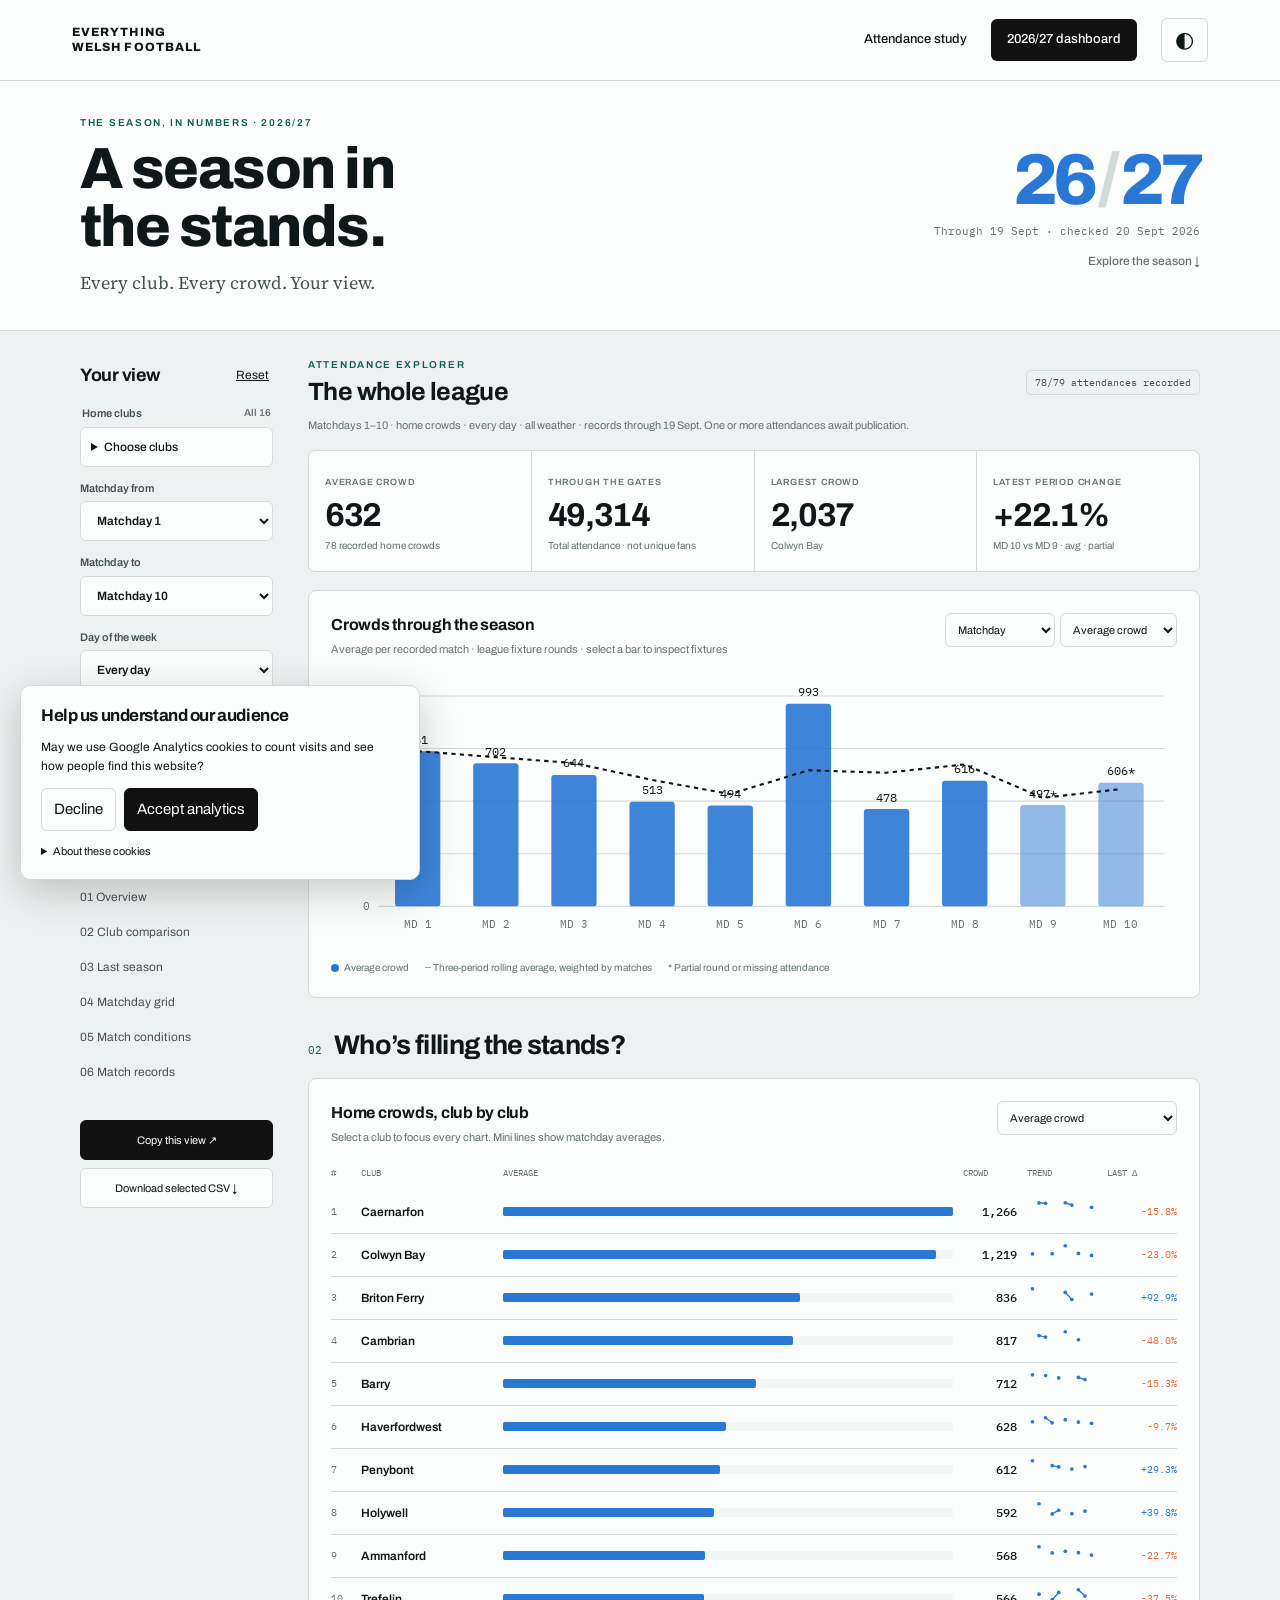
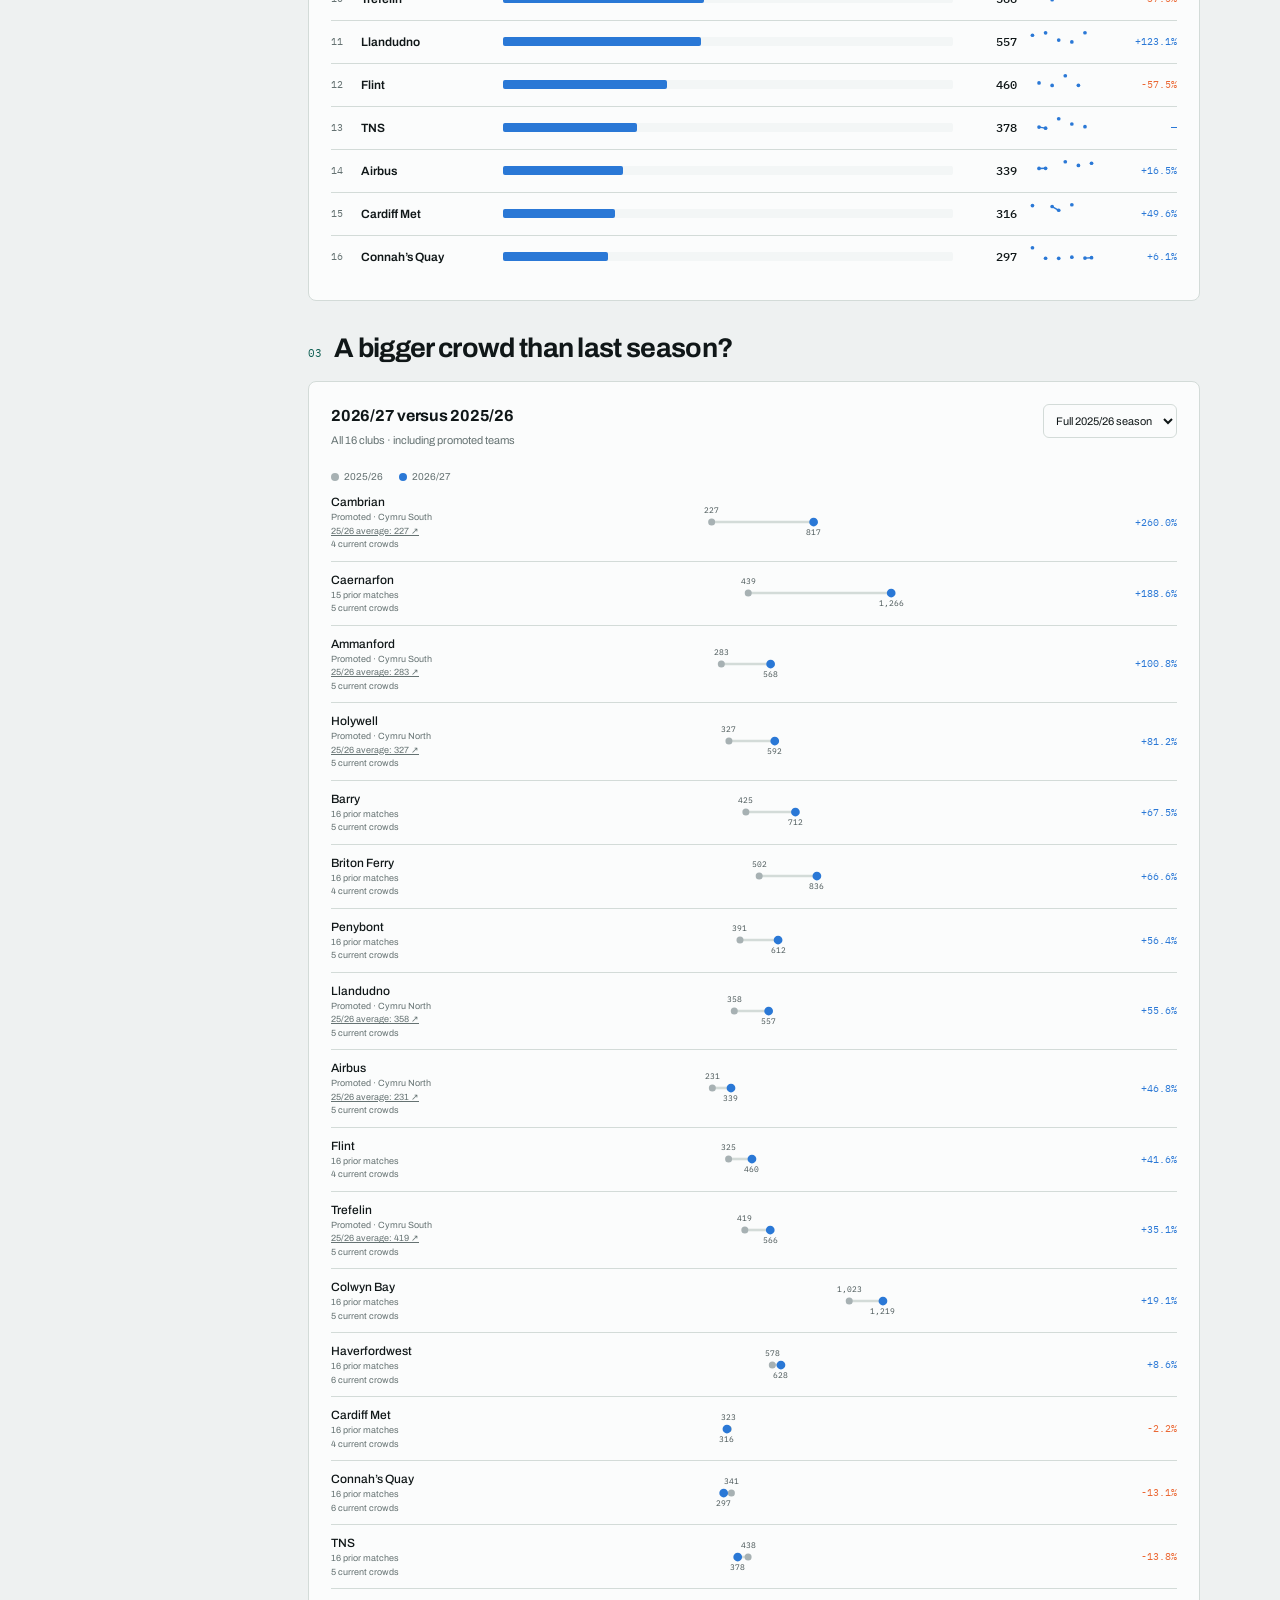
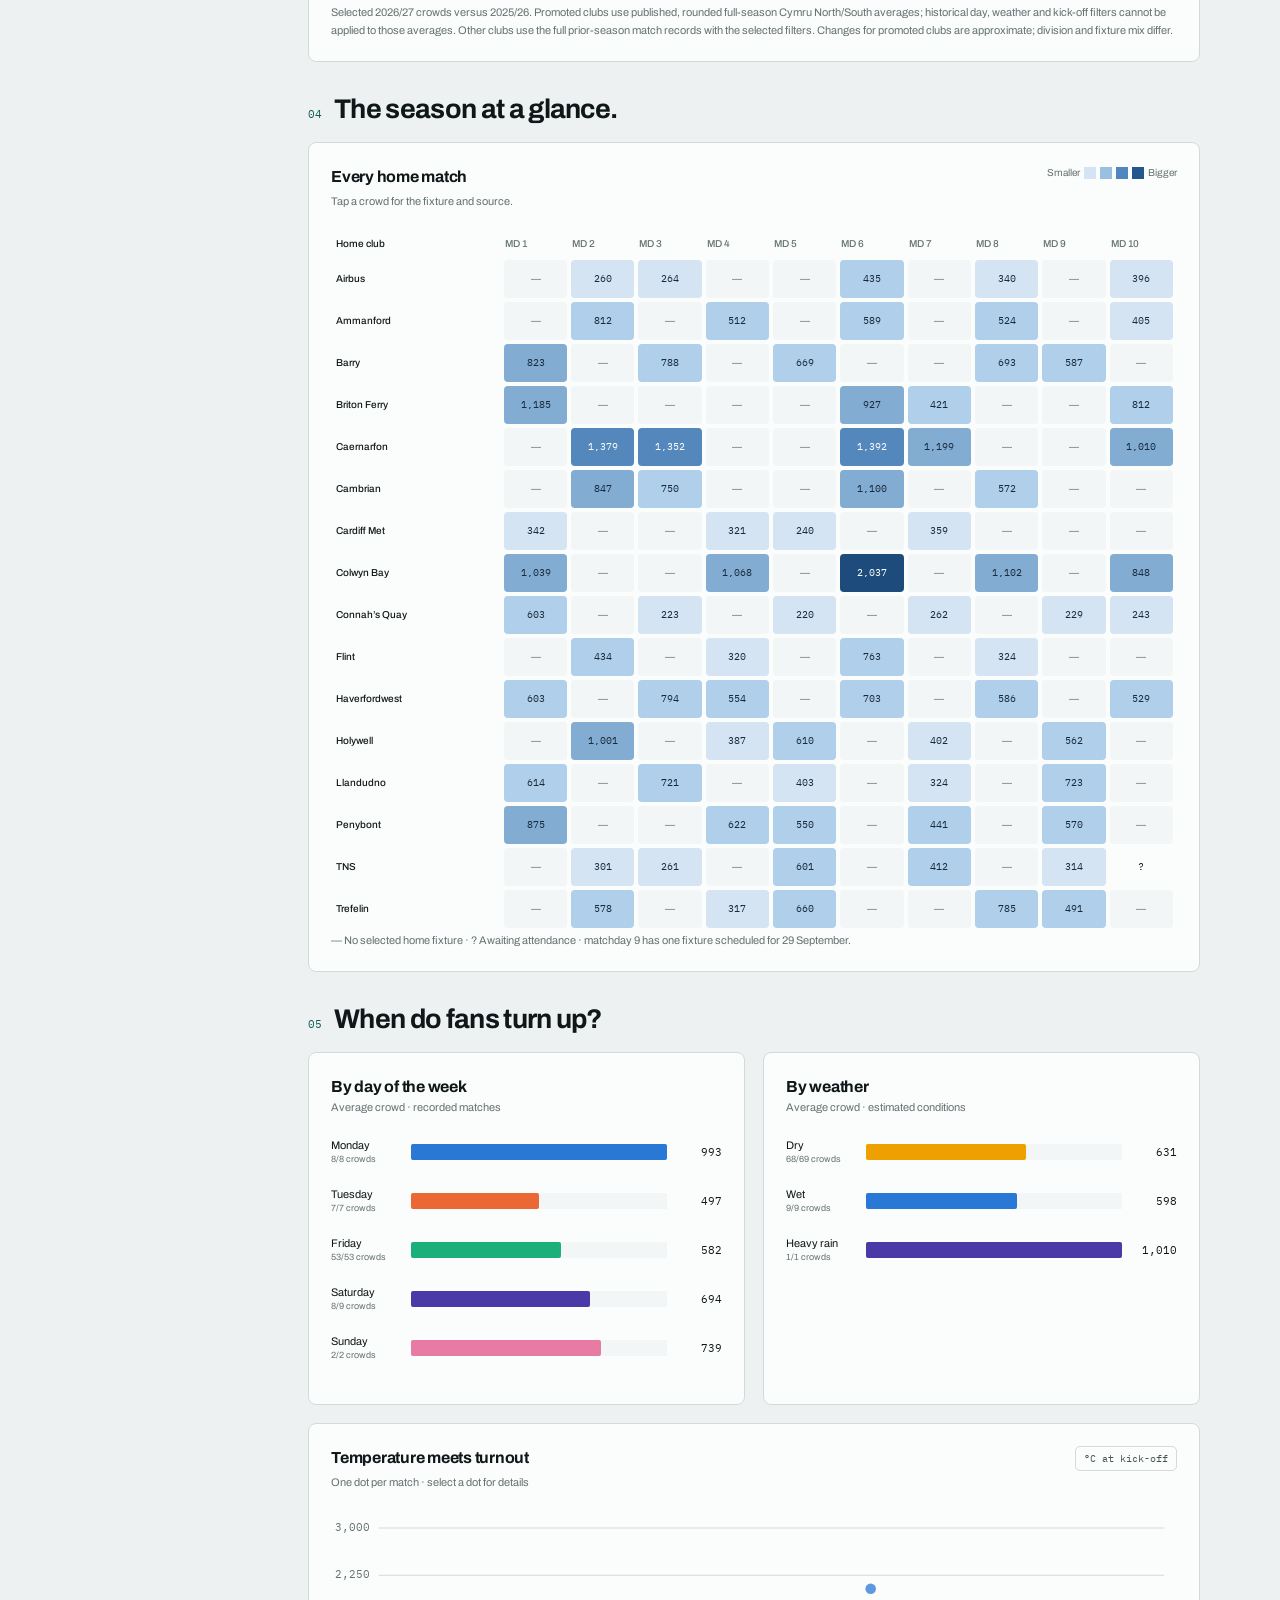
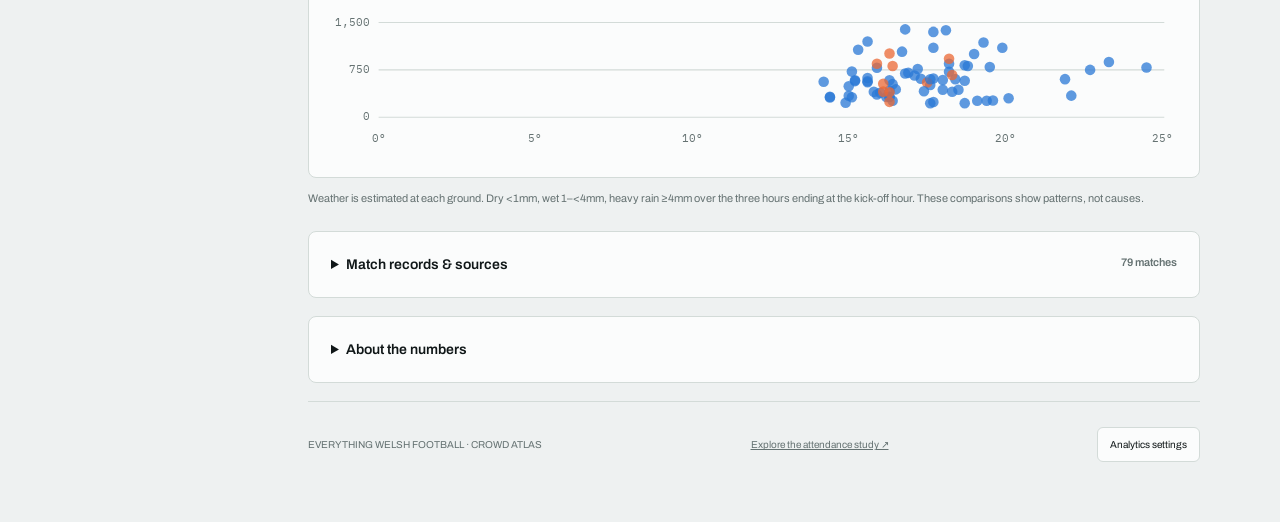
==== 2026-27/index.html @ 58fe955e "Include promoted clubs in prior-season attendance growth" ====
<!doctype html>
<html lang="en" data-theme="light"><head><meta charset="utf-8"><meta name="viewport" content="width=device-width,initial-scale=1">
<title>2026/27 Attendance Dashboard | Cymru Premier Crowd Atlas</title><meta name="description" content="Explore Cymru Premier 2026/27 attendances by club, matchday, week, kick-off and weather. Interactive charts with sourced match records.">
<link rel="preconnect" href="https://fonts.googleapis.com"><link rel="preconnect" href="https://fonts.gstatic.com" crossorigin><link href="https://fonts.googleapis.com/css2?family=Archivo:wght@400;500;600;700;800&family=Source+Serif+4:opsz,wght@8..60,400;8..60,600&family=IBM+Plex+Mono:wght@400;500;600&display=swap" rel="stylesheet"><link rel="stylesheet" href="dashboard.css"><link rel="stylesheet" href="/site-navigation.css"><script src="/site-navigation.js" defer></script><script type="module" src="app.mjs"></script></head>
<body><a class="skip" href="#dashboard">Skip to charts</a>
<!-- Shared website navigation -->
<div class="site-header"><div class="site-header-inner">
<a class="site-brand" href="/" aria-label="Everything Welsh Football home">EVERYTHING <span>WELSH FOOTBALL</span></a>
<button class="site-menu-toggle" aria-expanded="false" aria-controls="site-navigation">Menu <span aria-hidden="true">☰</span></button>
<nav id="site-navigation" class="site-navigation" aria-label="Main navigation">
<a href="/">Attendance study</a><a href="/2026-27/" aria-current="page">2026/27 dashboard</a>
</nav><button class="site-theme" aria-label="Switch colour theme" title="Switch colour theme">◐</button>
</div></div>
<header class="masthead">
<div class="hero wrap"><div><p class="eyebrow">THE SEASON, IN NUMBERS · 2026/27</p><h1>A season in<br>the stands.</h1><p class="standfirst">Every club. Every crowd. Your view.</p></div><div class="season-stamp"><strong>26<span>/</span>27</strong><span id="updated">Loading match records…</span><a href="#match-grid">Explore the season ↓</a></div></div></header>
<div class="layout wrap"><aside class="rail"><div class="rail-heading"><h2>Your view</h2><button id="reset" class="text-button">Reset</button></div>
<fieldset id="teams"><legend>Home clubs <span id="team-count">All 16</span></legend><details id="club-picker"><summary>Choose clubs</summary><div id="club-options"></div></details></fieldset>
<label>Matchday from<select id="from" aria-label="First matchday"></select></label><label>Matchday to<select id="to" aria-label="Last matchday"></select></label>
<label>Day of the week<select id="day"><option value="all">Every day</option><option>Monday</option><option>Tuesday</option><option>Wednesday</option><option>Thursday</option><option>Friday</option><option>Saturday</option><option>Sunday</option></select></label>
<label>Weather<select id="weather"><option value="all">All conditions</option> <option>Dry</option><option>Wet</option><option>Heavy rain</option><option>Unknown</option></select></label>
<label>Kick-off<select id="slot"><option value="all">Any time</option><option>Lunchtime</option><option>Afternoon</option><option>Evening</option></select></label>
<nav class="section-nav" aria-label="Charts"><a href="#dashboard">01 Overview</a><a href="#club-chart">02 Club comparison</a><a href="#growth">03 Last season</a><a href="#match-grid">04 Matchday grid</a><a href="#conditions">05 Match conditions</a><a href="#records">06 Match records</a></nav>
<button id="share" class="primary">Copy this view ↗</button><button id="download">Download selected CSV ↓</button><span id="action-status" role="status"></span></aside>
<main id="dashboard"><div id="load-error" role="alert" hidden>Match data could not load. <button onclick="location.reload()">Try again</button> <a href="matches.csv">Download the season CSV</a></div><noscript><p>Enable JavaScript to explore the charts, or <a href="matches.csv">download the season data</a>.</p></noscript>
<div class="view-heading"><div><p class="eyebrow">ATTENDANCE EXPLORER</p><h2 id="view-title">The whole league</h2></div><span id="coverage" class="badge">Loading…</span></div><p id="selection-note" class="note" role="status" aria-live="polite"></p>
<div class="stats" id="stats"></div>
<section class="plate" id="trend"><div class="chart-head"><div><h3>Crowds through the season</h3><p class="note" id="trend-caption"></p></div><div class="chart-controls"><label class="sr-only" for="period">Group by</label><select id="period"><option value="round">Matchday</option><option value="week">Calendar week</option></select><label class="sr-only" for="metric">Attendance measure</label><select id="metric"><option value="average">Average crowd</option><option value="total">Total attendance</option></select></div></div><div id="trend-chart" class="chart"></div><div id="trend-key" class="legend"></div></section>
<section id="club-chart"><div class="section-title"><span class="sec-num">02</span><h2>Who’s filling the stands?</h2></div><div class="plate"><div class="chart-head"><div><h3>Home crowds, club by club</h3><p class="note">Select a club to focus every chart. Mini lines show matchday averages.</p></div><select id="rank-sort" aria-label="Rank clubs by"><option value="average">Average crowd</option><option value="total">Total attendance</option><option value="change">Previous home match change</option></select></div><div id="ranking"></div></div></section>
<section id="growth"><div class="section-title"><span class="sec-num">03</span><h2>A bigger crowd than last season?</h2></div><div class="plate"><div class="chart-head"><div><h3>2026/27 versus 2025/26</h3><p class="note">All 16 clubs · including promoted teams</p></div><select id="baseline" aria-label="Last season comparison"><option value="matched">Same matchdays</option><option value="full">Full 2025/26 season</option></select></div><div class="legend"><span><i class="dot muted"></i>2025/26</span><span><i class="dot"></i>2026/27</span></div><div id="growth-chart"></div><p id="growth-note" class="note"></p></div></section>
<section id="match-grid"><div class="section-title"><span class="sec-num">04</span><h2>The season at a glance.</h2></div><div class="plate"><div class="chart-head"><div><h3>Every home match</h3><p class="note">Tap a crowd for the fixture and source.</p></div><div class="legend heat-legend"><span>Smaller</span><i></i><i></i><i></i><i></i><span>Bigger</span></div></div><div id="heatmap" class="scroll-table"></div><p class="note">— No selected home fixture · ? Awaiting attendance · matchday 9 has one fixture scheduled for 29 September.</p></div></section>
<section id="conditions"><div class="section-title"><span class="sec-num">05</span><h2>When do fans turn up?</h2></div><div class="grid2"><div class="plate"><h3>By day of the week</h3><p class="note">Average crowd · recorded matches</p><div id="day-chart"></div></div><div class="plate"><h3>By weather</h3><p class="note">Average crowd · estimated conditions</p><div id="weather-chart"></div></div><div class="plate scatter"><div class="chart-head"><div><h3>Temperature meets turnout</h3><p class="note">One dot per match · select a dot for details</p></div><span class="badge">°C at kick-off</span></div><div id="scatter-chart" class="chart"></div></div></div><p class="note">Weather is estimated at each ground. Dry &lt;1mm, wet 1–&lt;4mm, heavy rain ≥4mm over the three hours ending at the kick-off hour. These comparisons show patterns, not causes.</p></section>
<section id="records"><details class="plate"><summary>Match records &amp; sources <span id="record-count"></span></summary><div id="match-table" class="scroll-table"></div></details><details class="plate methods"><summary>About the numbers</summary><p>Attendances are published match figures, not unique people. Missing figures stay missing. Every average uses only recorded attendances; totals are sums, never estimates.</p><p>Home-club filters describe crowds at that club’s ground. Opponent names do not imply a count of travelling supporters. Calendar weeks run Monday–Sunday in UK time; matchdays follow the league rounds.</p><p>Growth compares averages, not sums. Period changes compare adjacent selected periods using the same filters. Incomplete attendance coverage is marked. Full-season comparisons use 2025/26’s full available record; same-matchday comparisons use the selected round range. Promoted clubs use published full-season Cymru North/South home averages from Transfermarkt. These rounded aggregates cannot be filtered by historical matchday, day, weather or kick-off; their percentage changes are approximate. The same-matchday view does not substitute full-season averages.</p><p>Match records through 5 September and the 2025/26 baseline are copied from the frozen study extract. Later records were checked against Football Web Pages on 20 September 2026. Weather: Open-Meteo historical estimates using the original ground coordinates. This dashboard is a dated snapshot, not a live feed.</p><p><a href="https://www.footballwebpages.co.uk/cymru-premier/fixtures-results" target="_blank" rel="noopener">Football Web Pages</a> · <a href="https://faw.cymru/cymru-leagues/news/2026-27-novira-cymru-premier-phase-one-fixtures-released/" target="_blank" rel="noopener">FAW fixture rounds</a> · <a href="https://open-meteo.com/en/docs/historical-weather-api" target="_blank" rel="noopener">Open-Meteo</a> · <a href="matches.csv">Season CSV</a></p><p>Independent analysis. Attendance data is sourced from published third-party records; this is not an official FAW statistics dashboard.</p></details></section>
<footer><span>EVERYTHING WELSH FOOTBALL · CROWD ATLAS</span><a href="../">Explore the attendance study ↗</a><button id="analytics-settings">Analytics settings</button></footer></main></div>
<dialog id="match-dialog"><div class="dialog-head"><p class="eyebrow">MATCH DETAIL</p><button id="close-dialog" aria-label="Close match details">✕</button></div><div id="match-detail"></div></dialog>
<section id="analytics-consent" aria-labelledby="analytics-heading" hidden><h2 id="analytics-heading">Help us understand our audience</h2><p>May we use Google Analytics cookies to count visits and see how people find this website?</p><div class="choices"><button id="analytics-decline">Decline</button><button id="analytics-accept" class="primary">Accept analytics</button></div><details><summary>About these cookies</summary><p>If you accept, Google receives visit, device and referral information. Analytics cookies and your choice expire after six months. Advertising features are disabled. You can change your choice using Analytics settings. <a href="https://policies.google.com/technologies/partner-sites">How Google uses this information</a>.</p></details></section><script src="../analytics.js" defer></script>
</body></html>
---- 2026-27/dashboard.css ----
:root{color-scheme:light;--ground:#EEF1F1;--panel:#FBFCFC;--panel2:#F3F6F6;--ink:#101718;--ink2:#455253;--muted:#657272;--rule:#D3DBD8;--blue:#2a78d6;--teal:#1baf7a;--gold:#eda100;--purple:#4a3aa7;--pink:#e87ba4;--accent:#0B5D51;--blue-light:#D5E4F3;--orange:#eb6834;--maxw:1180px}*{box-sizing:border-box}html{scroll-behavior:smooth}body{margin:0;background:var(--ground);color:var(--ink);font:15px/1.5 Archivo,Arial,sans-serif;-webkit-font-smoothing:antialiased}a{color:inherit}button,select,summary{cursor:pointer}button,select{font:inherit;color:var(--ink);background:var(--panel);border:1px solid var(--rule);border-radius:6px;padding:9px 12px;min-height:40px}button:hover,select:hover{background:var(--panel2)}button.primary,nav a[aria-current]{background:#111;color:#fff;border-color:#111}button[aria-pressed=true]{background:#111;color:white}button:disabled{opacity:.5;cursor:default}button:focus-visible,a:focus-visible,select:focus-visible,summary:focus-visible,input:focus-visible{outline:3px solid #448ad0;outline-offset:3px}h1,h2,h3,p{margin:0}h2{font-size:27px;line-height:1.18;letter-spacing:-.025em}h3{font-size:16px;letter-spacing:-.015em}strong,.num,svg text,td{font-variant-numeric:tabular-nums}.wrap{max-width:var(--maxw);margin:auto;padding-left:30px;padding-right:30px}.masthead{background:var(--panel);border-bottom:1px solid var(--rule)}.topbar{display:flex;align-items:center;justify-content:space-between;gap:20px;padding-top:20px;padding-bottom:20px;border-bottom:1px solid var(--rule)}.brand{font-size:12px;font-weight:800;letter-spacing:.07em;text-decoration:none}.brand span{display:block;font:10px 'IBM Plex Mono',monospace;color:var(--muted);margin-top:3px}.topbar nav{display:flex;gap:8px;align-items:center}.topbar nav a{font-size:12px;text-decoration:none;padding:9px 13px;border-radius:5px}.topbar button{padding:3px 12px;font-size:22px}.hero{display:flex;justify-content:space-between;align-items:center;padding-top:36px;padding-bottom:34px}.eyebrow{font:600 10px Archivo,sans-serif;letter-spacing:.17em;color:var(--muted);margin-bottom:12px}h1{font-size:clamp(40px,5.3vw,66px);line-height:.99;letter-spacing:-.045em;font-weight:800}.standfirst{font:18px/1.5 'Source Serif 4',Georgia,serif;color:var(--ink2);margin-top:14px}.season-stamp{text-align:right;display:flex;flex-direction:column;gap:10px;font:11px 'IBM Plex Mono',monospace;color:var(--muted)}.season-stamp strong{font:800 72px/.95 Archivo,sans-serif;letter-spacing:-.07em;color:var(--ink)}.season-stamp strong span{color:var(--rule);padding:0 5px}.season-stamp a{font:500 12px Archivo,sans-serif;text-decoration:none;margin-top:6px}.layout{display:grid;grid-template-columns:196px minmax(0,1fr);gap:32px;padding-top:28px;padding-bottom:36px}.rail{position:sticky;top:16px;align-self:start;max-height:calc(100vh - 30px);overflow:auto;padding-right:3px}.rail-heading{display:flex;justify-content:space-between;align-items:center;margin-bottom:14px}.rail h2{font-size:18px}.text-button{border:0;padding:4px;background:none;font-size:12px;text-decoration:underline;min-height:32px}.rail label,.rail legend{display:block;font-size:11px;font-weight:600;color:var(--ink2);margin-top:13px}.rail select{width:100%;font-size:12px;margin-top:5px}.rail fieldset{padding:0;border:0;margin:0}.rail legend{width:100%;margin:0 0 5px}.rail legend span{float:right;color:var(--muted);font-size:10px}.rail details{background:var(--panel);border:1px solid var(--rule);border-radius:6px;padding:10px;font-size:12px}.rail summary{font-weight:500}.rail #club-options{max-height:270px;overflow:auto;padding-top:6px}.rail #club-options label{display:flex;align-items:center;gap:6px;margin:6px 0;font-weight:400;font-size:12px;min-height:27px}.rail input{accent-color:#111}.section-nav{margin:24px 0;display:grid;gap:3px;border-top:1px solid var(--rule);padding-top:17px}.section-nav a{font-size:12px;padding:7px 0;text-decoration:none;color:var(--ink2)}.rail>button{width:100%;margin-top:8px;font-size:11px}.rail #action-status{font-size:11px;display:block;margin-top:7px}main{min-width:0}.view-heading{display:flex;align-items:center;justify-content:space-between;gap:12px}.view-heading h2{font-size:25px}.view-heading .eyebrow{margin-bottom:7px}.badge{display:inline-block;border:1px solid var(--rule);border-radius:5px;padding:5px 8px;font:10px 'IBM Plex Mono',monospace;color:var(--ink2);white-space:nowrap}.note{font-size:11px;color:var(--muted);line-height:1.6}.view-heading+.note{margin:10px 0 16px}.stats{display:grid;grid-template-columns:repeat(4,1fr);gap:1px;background:var(--rule);border:1px solid var(--rule);border-radius:7px;overflow:hidden;margin-bottom:18px}.stat{padding:18px 16px;background:var(--panel)}.stat .label{font-size:9px;font-weight:600;letter-spacing:.09em;text-transform:uppercase;color:var(--muted)}.stat strong{display:block;font-size:33px;letter-spacing:-.04em;line-height:1.4;font-weight:700}.stat small{font-size:10px;color:var(--muted);display:block}.plate{background:var(--panel);border:1px solid var(--rule);border-radius:8px;padding:22px;margin-bottom:18px}section{scroll-margin-top:20px}.chart-head{display:flex;justify-content:space-between;gap:12px;align-items:flex-start;margin-bottom:20px}.chart-head .note{margin-top:4px}.chart-controls{display:flex;gap:5px}.chart-head select{font-size:11px;min-height:34px;padding:7px 8px}.section-title{display:flex;gap:12px;align-items:baseline;margin:32px 0 16px}.sec-num{font:11px 'IBM Plex Mono',monospace;color:var(--muted)}.chart svg{width:100%;height:auto;display:block;overflow:visible}.chart svg text{font-family:'IBM Plex Mono',monospace;font-size:10px;fill:var(--muted)}.chart svg .grid{stroke:var(--rule);stroke-width:1}.chart svg .value{fill:var(--ink);font-size:11px}.chart svg [data-match],.chart svg [data-period]{cursor:pointer}.chart svg [data-match]:hover,.chart svg [data-period]:hover{opacity:.65}.legend{display:flex;align-items:center;gap:16px;flex-wrap:wrap;font-size:10px;color:var(--muted);margin-top:12px}.legend span{display:flex;gap:5px;align-items:center}.dot{width:8px;height:8px;border-radius:50%;background:var(--blue);display:inline-block}.dot.muted{background:#A7B1B3}.ranking-head,.ranking-row{display:grid;grid-template-columns:20px 132px minmax(50px,1fr) 54px 70px 70px;gap:10px;align-items:center}.ranking-head{font:9px 'IBM Plex Mono',monospace;text-transform:uppercase;color:var(--muted);margin-bottom:12px}.ranking-row{width:100%;padding:9px 0;border:0;border-radius:0;background:none;text-align:left;min-height:40px}.ranking-row+.ranking-row{border-top:1px solid var(--rule)}.ranking-row .rank{color:var(--muted);font:10px 'IBM Plex Mono',monospace}.ranking-row .club{font-weight:600;font-size:12px}.ranking-row .bar-track{height:9px;background:var(--panel2);border-radius:2px}.bar{height:100%;background:var(--blue);border-radius:2px;min-width:1px}.ranking-row .value{font:500 12px 'IBM Plex Mono',monospace;text-align:right}.spark{width:70px;height:24px}.change{font:10px 'IBM Plex Mono',monospace;text-align:right}.up{color:var(--blue)}.down{color:var(--orange)}.growth-row{display:grid;grid-template-columns:130px 1fr 70px;gap:12px;align-items:center;padding:9px 0;border-bottom:1px solid var(--rule)}.growth-name{font-size:12px;font-weight:500}.growth-name small{display:block;font-size:9px;font-weight:400;color:var(--muted)}.dumbbell{height:28px;width:100%;overflow:visible}.dumbbell text{font:9px 'IBM Plex Mono',monospace;fill:var(--ink2)}#growth-note{margin-top:15px}.scroll-table{overflow:auto;max-width:100%}table{border-collapse:separate;border-spacing:4px;width:100%;font-size:11px}th{text-align:left;font-weight:500;font-size:10px;color:var(--muted)}.heat-table th:first-child{min-width:112px;color:var(--ink);font-weight:500}.heat-table td{padding:0;text-align:center;min-width:43px}.heat-table button{border:0;padding:9px 4px;min-height:38px;border-radius:4px;width:100%;font:10px 'IBM Plex Mono',monospace}.heat-table td.empty{background:var(--panel2);color:var(--muted);border-radius:4px;font-size:10px}.heat-legend{gap:4px;margin:0}.heat-legend i{width:12px;height:12px;background:#d5e4f3}.heat-legend i:nth-of-type(2){background:#9abfdf}.heat-legend i:nth-of-type(3){background:#5087be}.heat-legend i:nth-of-type(4){background:#24588d}.grid2{display:grid;grid-template-columns:repeat(2,minmax(0,1fr));gap:18px}.grid2 .plate{margin:0;min-width:0}.small-bars{margin-top:20px}.small-bar{display:grid;grid-template-columns:70px 1fr 45px;align-items:center;gap:10px;margin-bottom:19px;font-size:11px}.small-bar .bar-track{height:16px;background:var(--panel2)}.small-bar small{display:block;color:var(--muted);font-size:9px}.small-bar strong{font:11px 'IBM Plex Mono',monospace;text-align:right}.scatter{margin-top:18px;grid-column:1/-1}#conditions>.note{margin:12px 0 24px}.empty-state{padding:45px 20px;text-align:center;color:var(--muted);font-size:13px}.plate summary{font-size:14px;font-weight:600}.plate summary span{font-size:11px;color:var(--muted);float:right}.methods p{font:14px/1.7 'Source Serif 4',Georgia,serif;color:var(--ink2);max-width:75ch;margin-top:14px}#match-table{max-height:450px;margin-top:18px}#match-table table{border-spacing:0;white-space:nowrap}#match-table th,#match-table td{padding:10px;border-bottom:1px solid var(--rule)}#match-table th{position:sticky;top:0;background:var(--panel)}#match-table button{min-height:30px;padding:4px 8px;font-size:11px}footer{display:flex;gap:16px;align-items:center;flex-wrap:wrap;justify-content:space-between;font-size:10px;color:var(--muted);padding:25px 0;border-top:1px solid var(--rule)}footer button{font-size:10px;min-height:32px}.sr-only{position:absolute;width:1px;height:1px;overflow:hidden;clip:rect(0,0,0,0)}.skip{position:absolute;top:-60px;left:20px;background:var(--ink);color:var(--panel);padding:12px;z-index:100}.skip:focus{top:10px}dialog{max-width:460px;width:calc(100vw - 36px);padding:26px;border:1px solid var(--rule);border-radius:10px;background:var(--panel);color:var(--ink);box-shadow:0 20px 100px #0004}dialog::backdrop{background:#10171899}.dialog-head{display:flex;justify-content:space-between;align-items:center}.dialog-head .eyebrow{margin:0}#match-detail h2{margin:24px 0 10px;font-size:26px}#match-detail .crowd{font:700 56px Archivo,sans-serif;letter-spacing:-.04em;margin:18px 0}#match-detail dl{display:grid;grid-template-columns:1fr 1fr;gap:12px;font-size:13px}#match-detail dd{margin:0;text-align:right}#match-detail dt{color:var(--muted)}#match-detail a{display:inline-block;margin-top:18px}#analytics-consent{position:fixed;bottom:20px;left:20px;width:min(400px,calc(100vw - 40px));z-index:100;padding:20px;border:1px solid var(--rule);border-radius:10px;background:var(--panel);box-shadow:0 12px 40px #0003}#analytics-consent h2{font-size:17px}#analytics-consent p{font-size:12px;line-height:1.6;margin:12px 0}#analytics-consent .choices{display:flex;gap:8px}#analytics-consent details{font-size:11px;margin-top:12px}[hidden]{display:none!important}
:root[data-theme=dark]{color-scheme:dark;--ground:#0D1213;--panel:#141B1C;--panel2:#202B2D;--ink:#F2F6F6;--ink2:#C3CFCF;--muted:#92A1A2;--rule:#2A3536;--blue:#70A8E1;--blue-light:#233D56;--orange:#E89B7D}.ranking-row:hover{background:var(--panel2)}
@media(max-width:1050px){.wrap{padding-left:22px;padding-right:22px}.layout{gap:22px;grid-template-columns:178px minmax(0,1fr)}.ranking-head,.ranking-row{grid-template-columns:16px 108px minmax(35px,1fr) 44px 60px;gap:7px}.ranking-row .spark,.ranking-head .spark-label{display:none}.chart-head{flex-wrap:wrap}.stat{padding:15px 11px}.stat strong{font-size:28px}.growth-row{grid-template-columns:105px 1fr 58px}}
@media(max-width:760px){.layout{grid-template-columns:1fr;padding-top:20px}.rail{position:static;max-height:none;display:grid;grid-template-columns:1fr 1fr;gap:10px;padding:0}.rail-heading{grid-column:1/-1;margin:0}.rail fieldset{grid-column:1/-1}.rail label{margin:0}.rail .section-nav{grid-column:1/-1;display:flex;gap:12px;overflow:auto;white-space:nowrap;margin:8px 0;padding-top:10px}.rail>button{margin:0}.rail #action-status{grid-column:1/-1}.hero{padding-top:28px;padding-bottom:28px}.season-stamp strong{font-size:48px}.season-stamp{max-width:140px;font-size:9px}.season-stamp a{font-size:11px}.topbar{align-items:flex-start;gap:10px}.topbar nav{gap:3px;flex-wrap:wrap;justify-content:flex-end}.topbar nav a{font-size:10px;padding:8px}.brand{font-size:10px;min-width:110px}.topbar button{font-size:18px;min-height:31px}.view-heading{align-items:flex-start}.view-heading h2{font-size:23px}.badge{font-size:9px;white-space:normal}.stats{grid-template-columns:repeat(2,1fr)}.stat strong{font-size:34px}.plate{padding:17px}.section-title h2{font-size:24px}.chart{overflow:auto}.chart svg{min-width:500px}.scatter svg{min-width:440px}.grid2{grid-template-columns:minmax(0,1fr)}.ranking-head,.ranking-row{grid-template-columns:15px 100px minmax(30px,1fr) 43px 60px;font-size:10px}.ranking-row .club{font-size:11px}.ranking-row .value{font-size:11px}.growth-row{grid-template-columns:95px 1fr 56px;gap:7px}.growth-name{font-size:11px}.growth-row .change{font-size:9px}.season-stamp>span{line-height:1.6}.chart-head select{font-size:10px}.wrap{padding-left:16px;padding-right:16px}#growth-chart{overflow:auto}.growth-row{min-width:0;grid-template-columns:95px minmax(0,1fr) 60px}.growth-row .change{white-space:nowrap}footer{font-size:9px}}
@media(prefers-reduced-motion:reduce){html{scroll-behavior:auto}}@media print{.rail,.topbar nav,#analytics-consent,footer button{display:none}.layout{display:block}.plate{break-inside:avoid}.chart svg{min-width:0}}

/* Match the study’s editorial typography and chart palette. */
.eyebrow,.sec-num{color:var(--accent)}.hero h1{font-size:clamp(34px,5.4vw,58px);letter-spacing:-.026em}.season-stamp strong{color:var(--blue)}:root[data-theme=dark]{--accent:#4FBBA6;--teal:#199e70;--gold:#c98500;--purple:#9085e9;--pink:#d55181}
---- site-navigation.css ----
/* Shared site shell. All study content styles remain untouched. */
.site-header{background:var(--panel,#FBFCFC);border-bottom:1px solid var(--rule,#D3DBDB);font-family:Archivo,Arial,sans-serif;color:var(--ink,#101718)}
.site-header-inner{max-width:1180px;margin:auto;padding:18px 22px;display:flex;align-items:center;gap:24px;min-height:80px}
.site-brand{font:800 12px/1.3 Archivo,Arial,sans-serif;letter-spacing:.09em;text-decoration:none;color:inherit;flex-shrink:0}.site-brand span{display:block}
.site-navigation{display:flex;gap:8px;margin-left:auto;align-items:center}.site-navigation a{display:block;color:inherit;text-decoration:none;font-size:13px;font-weight:500;padding:11px 16px;border-radius:6px;white-space:nowrap}.site-navigation a:hover{background:var(--panel2,var(--panel-2,#F3F6F6))}.site-navigation a[aria-current=page]{background:#111;color:#fff}
.site-theme,.site-menu-toggle{font-family:Archivo,Arial,sans-serif;border:1px solid var(--rule,#D3DBDB);border-radius:6px;background:var(--panel,#FBFCFC);color:inherit;cursor:pointer;min-height:44px;padding:8px 13px;line-height:1.2}.site-theme{font-size:22px;min-width:44px}.site-menu-toggle{display:none;font-size:13px}.site-header :focus-visible{outline:3px solid #2a78d6;outline-offset:3px}
@media(max-width:640px){.site-header-inner{padding:14px 16px;gap:10px;flex-wrap:wrap;min-height:72px}.site-brand{font-size:11px;margin-right:auto}.site-menu-toggle{display:flex;align-items:center;gap:12px}.site-navigation{display:none;order:4;width:100%;margin:0;flex-direction:column;align-items:stretch;padding-top:6px}.site-header.menu-open .site-navigation{display:flex}.site-navigation a{padding:13px 14px}.site-theme{padding:8px;min-width:44px}}
@media print{.site-header{display:none}}
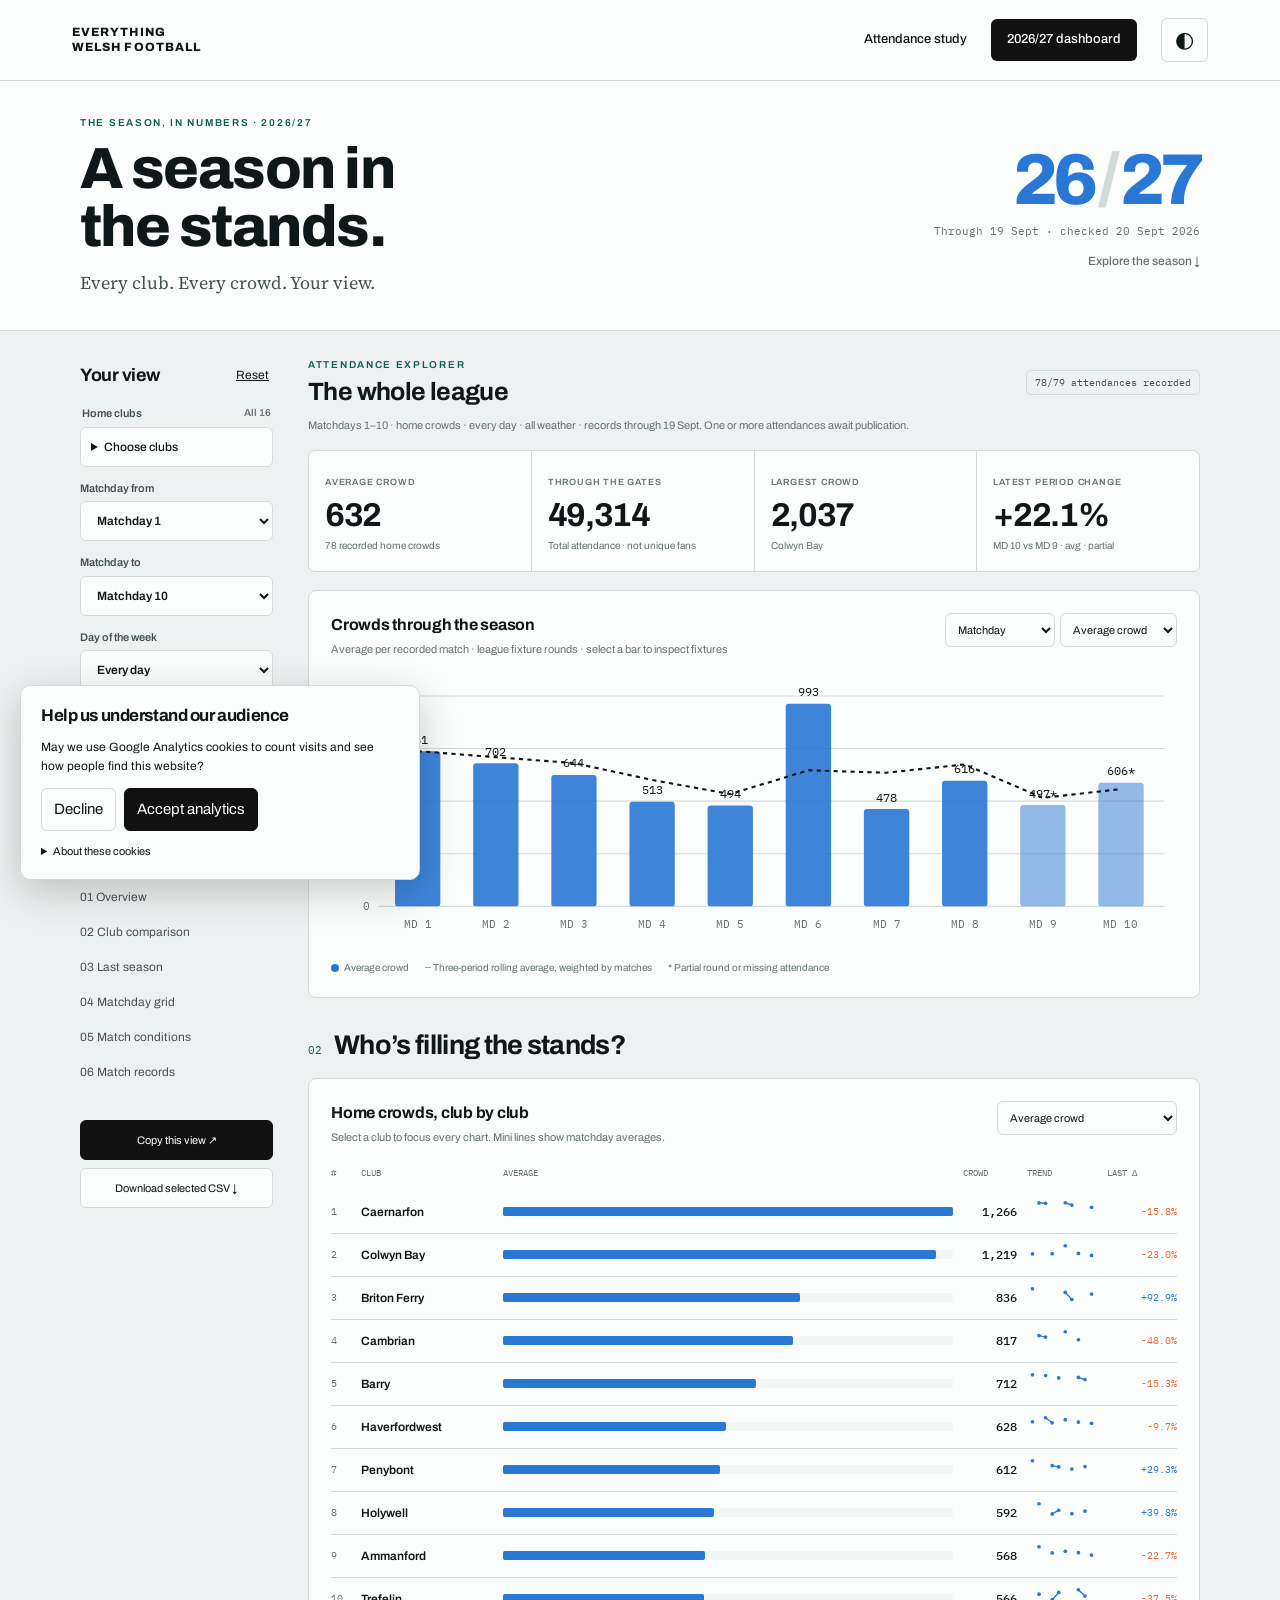
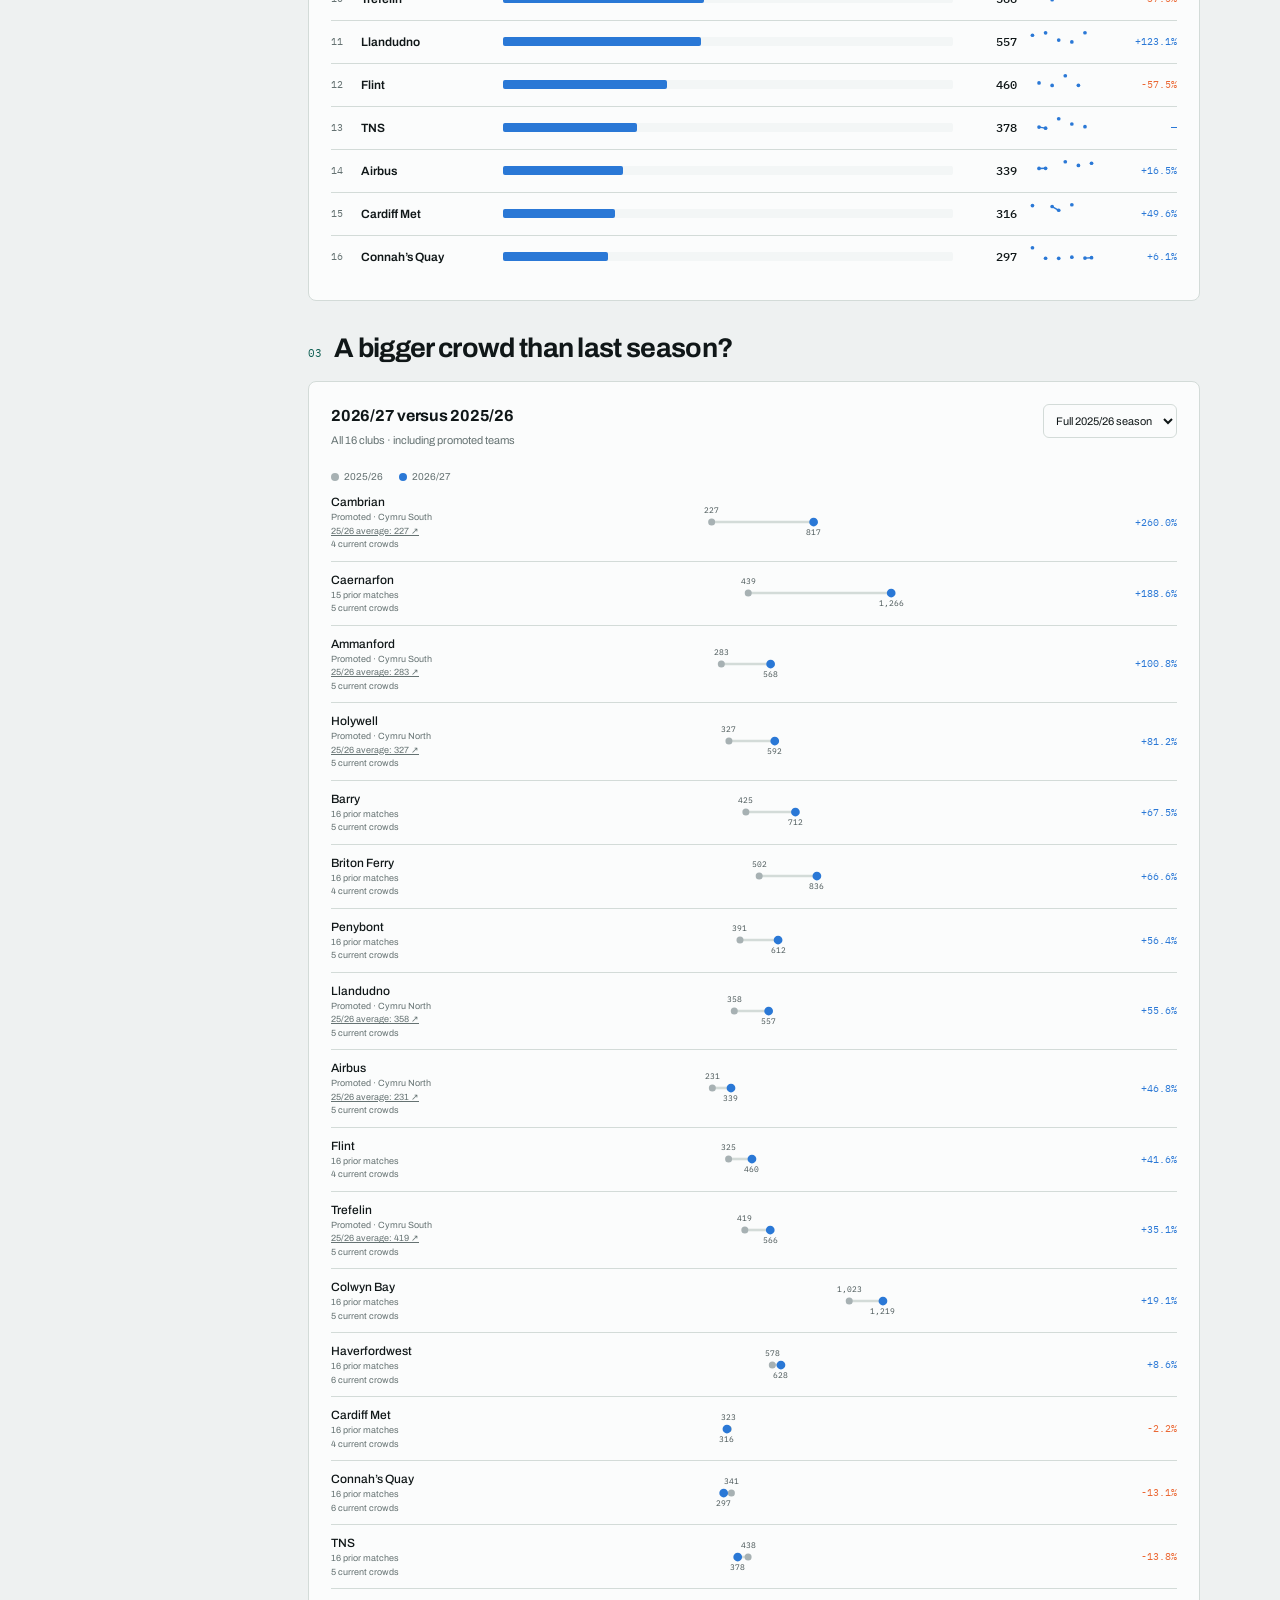
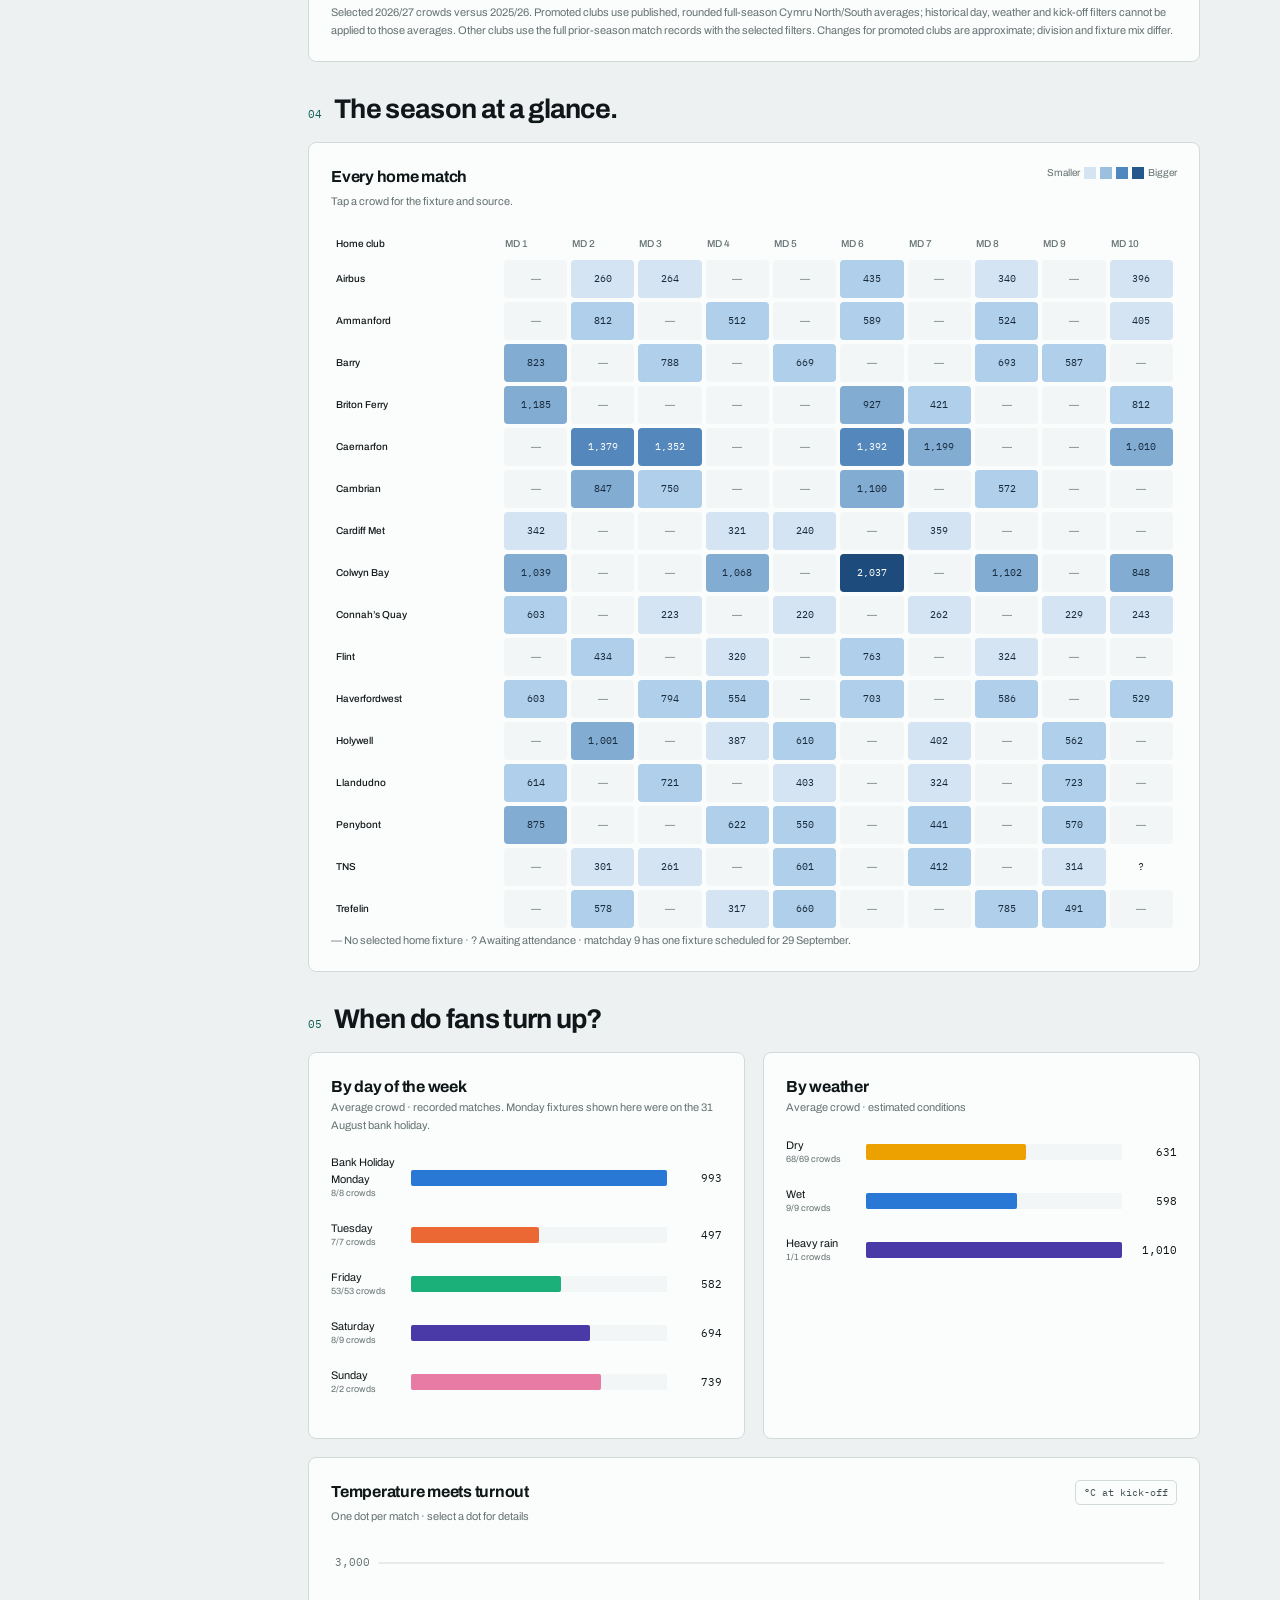
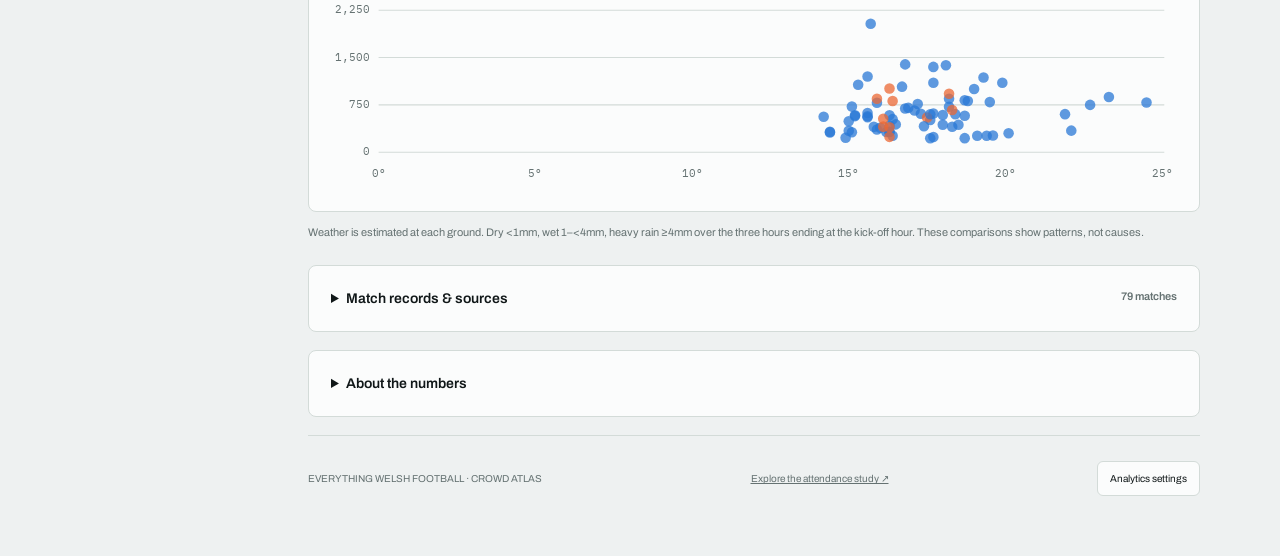
==== commit 86260007: "Label Monday attendance as Bank Holiday Monday" ====
--- a/2026-27/index.html
+++ b/2026-27/index.html
@@ -28,7 +28,7 @@
 <section id="club-chart"><div class="section-title"><span class="sec-num">02</span><h2>Who’s filling the stands?</h2></div><div class="plate"><div class="chart-head"><div><h3>Home crowds, club by club</h3><p class="note">Select a club to focus every chart. Mini lines show matchday averages.</p></div><select id="rank-sort" aria-label="Rank clubs by"><option value="average">Average crowd</option><option value="total">Total attendance</option><option value="change">Previous home match change</option></select></div><div id="ranking"></div></div></section>
 <section id="growth"><div class="section-title"><span class="sec-num">03</span><h2>A bigger crowd than last season?</h2></div><div class="plate"><div class="chart-head"><div><h3>2026/27 versus 2025/26</h3><p class="note">All 16 clubs · including promoted teams</p></div><select id="baseline" aria-label="Last season comparison"><option value="matched">Same matchdays</option><option value="full">Full 2025/26 season</option></select></div><div class="legend"><span><i class="dot muted"></i>2025/26</span><span><i class="dot"></i>2026/27</span></div><div id="growth-chart"></div><p id="growth-note" class="note"></p></div></section>
 <section id="match-grid"><div class="section-title"><span class="sec-num">04</span><h2>The season at a glance.</h2></div><div class="plate"><div class="chart-head"><div><h3>Every home match</h3><p class="note">Tap a crowd for the fixture and source.</p></div><div class="legend heat-legend"><span>Smaller</span><i></i><i></i><i></i><i></i><span>Bigger</span></div></div><div id="heatmap" class="scroll-table"></div><p class="note">— No selected home fixture · ? Awaiting attendance · matchday 9 has one fixture scheduled for 29 September.</p></div></section>
-<section id="conditions"><div class="section-title"><span class="sec-num">05</span><h2>When do fans turn up?</h2></div><div class="grid2"><div class="plate"><h3>By day of the week</h3><p class="note">Average crowd · recorded matches</p><div id="day-chart"></div></div><div class="plate"><h3>By weather</h3><p class="note">Average crowd · estimated conditions</p><div id="weather-chart"></div></div><div class="plate scatter"><div class="chart-head"><div><h3>Temperature meets turnout</h3><p class="note">One dot per match · select a dot for details</p></div><span class="badge">°C at kick-off</span></div><div id="scatter-chart" class="chart"></div></div></div><p class="note">Weather is estimated at each ground. Dry &lt;1mm, wet 1–&lt;4mm, heavy rain ≥4mm over the three hours ending at the kick-off hour. These comparisons show patterns, not causes.</p></section>
+<section id="conditions"><div class="section-title"><span class="sec-num">05</span><h2>When do fans turn up?</h2></div><div class="grid2"><div class="plate"><h3>By day of the week</h3><p class="note">Average crowd · recorded matches. Monday fixtures shown here were on the 31 August bank holiday.</p><div id="day-chart"></div></div><div class="plate"><h3>By weather</h3><p class="note">Average crowd · estimated conditions</p><div id="weather-chart"></div></div><div class="plate scatter"><div class="chart-head"><div><h3>Temperature meets turnout</h3><p class="note">One dot per match · select a dot for details</p></div><span class="badge">°C at kick-off</span></div><div id="scatter-chart" class="chart"></div></div></div><p class="note">Weather is estimated at each ground. Dry &lt;1mm, wet 1–&lt;4mm, heavy rain ≥4mm over the three hours ending at the kick-off hour. These comparisons show patterns, not causes.</p></section>
 <section id="records"><details class="plate"><summary>Match records &amp; sources <span id="record-count"></span></summary><div id="match-table" class="scroll-table"></div></details><details class="plate methods"><summary>About the numbers</summary><p>Attendances are published match figures, not unique people. Missing figures stay missing. Every average uses only recorded attendances; totals are sums, never estimates.</p><p>Home-club filters describe crowds at that club’s ground. Opponent names do not imply a count of travelling supporters. Calendar weeks run Monday–Sunday in UK time; matchdays follow the league rounds.</p><p>Growth compares averages, not sums. Period changes compare adjacent selected periods using the same filters. Incomplete attendance coverage is marked. Full-season comparisons use 2025/26’s full available record; same-matchday comparisons use the selected round range. Promoted clubs use published full-season Cymru North/South home averages from Transfermarkt. These rounded aggregates cannot be filtered by historical matchday, day, weather or kick-off; their percentage changes are approximate. The same-matchday view does not substitute full-season averages.</p><p>Match records through 5 September and the 2025/26 baseline are copied from the frozen study extract. Later records were checked against Football Web Pages on 20 September 2026. Weather: Open-Meteo historical estimates using the original ground coordinates. This dashboard is a dated snapshot, not a live feed.</p><p><a href="https://www.footballwebpages.co.uk/cymru-premier/fixtures-results" target="_blank" rel="noopener">Football Web Pages</a> · <a href="https://faw.cymru/cymru-leagues/news/2026-27-novira-cymru-premier-phase-one-fixtures-released/" target="_blank" rel="noopener">FAW fixture rounds</a> · <a href="https://open-meteo.com/en/docs/historical-weather-api" target="_blank" rel="noopener">Open-Meteo</a> · <a href="matches.csv">Season CSV</a></p><p>Independent analysis. Attendance data is sourced from published third-party records; this is not an official FAW statistics dashboard.</p></details></section>
 <footer><span>EVERYTHING WELSH FOOTBALL · CROWD ATLAS</span><a href="../">Explore the attendance study ↗</a><button id="analytics-settings">Analytics settings</button></footer></main></div>
 <dialog id="match-dialog"><div class="dialog-head"><p class="eyebrow">MATCH DETAIL</p><button id="close-dialog" aria-label="Close match details">✕</button></div><div id="match-detail"></div></dialog>
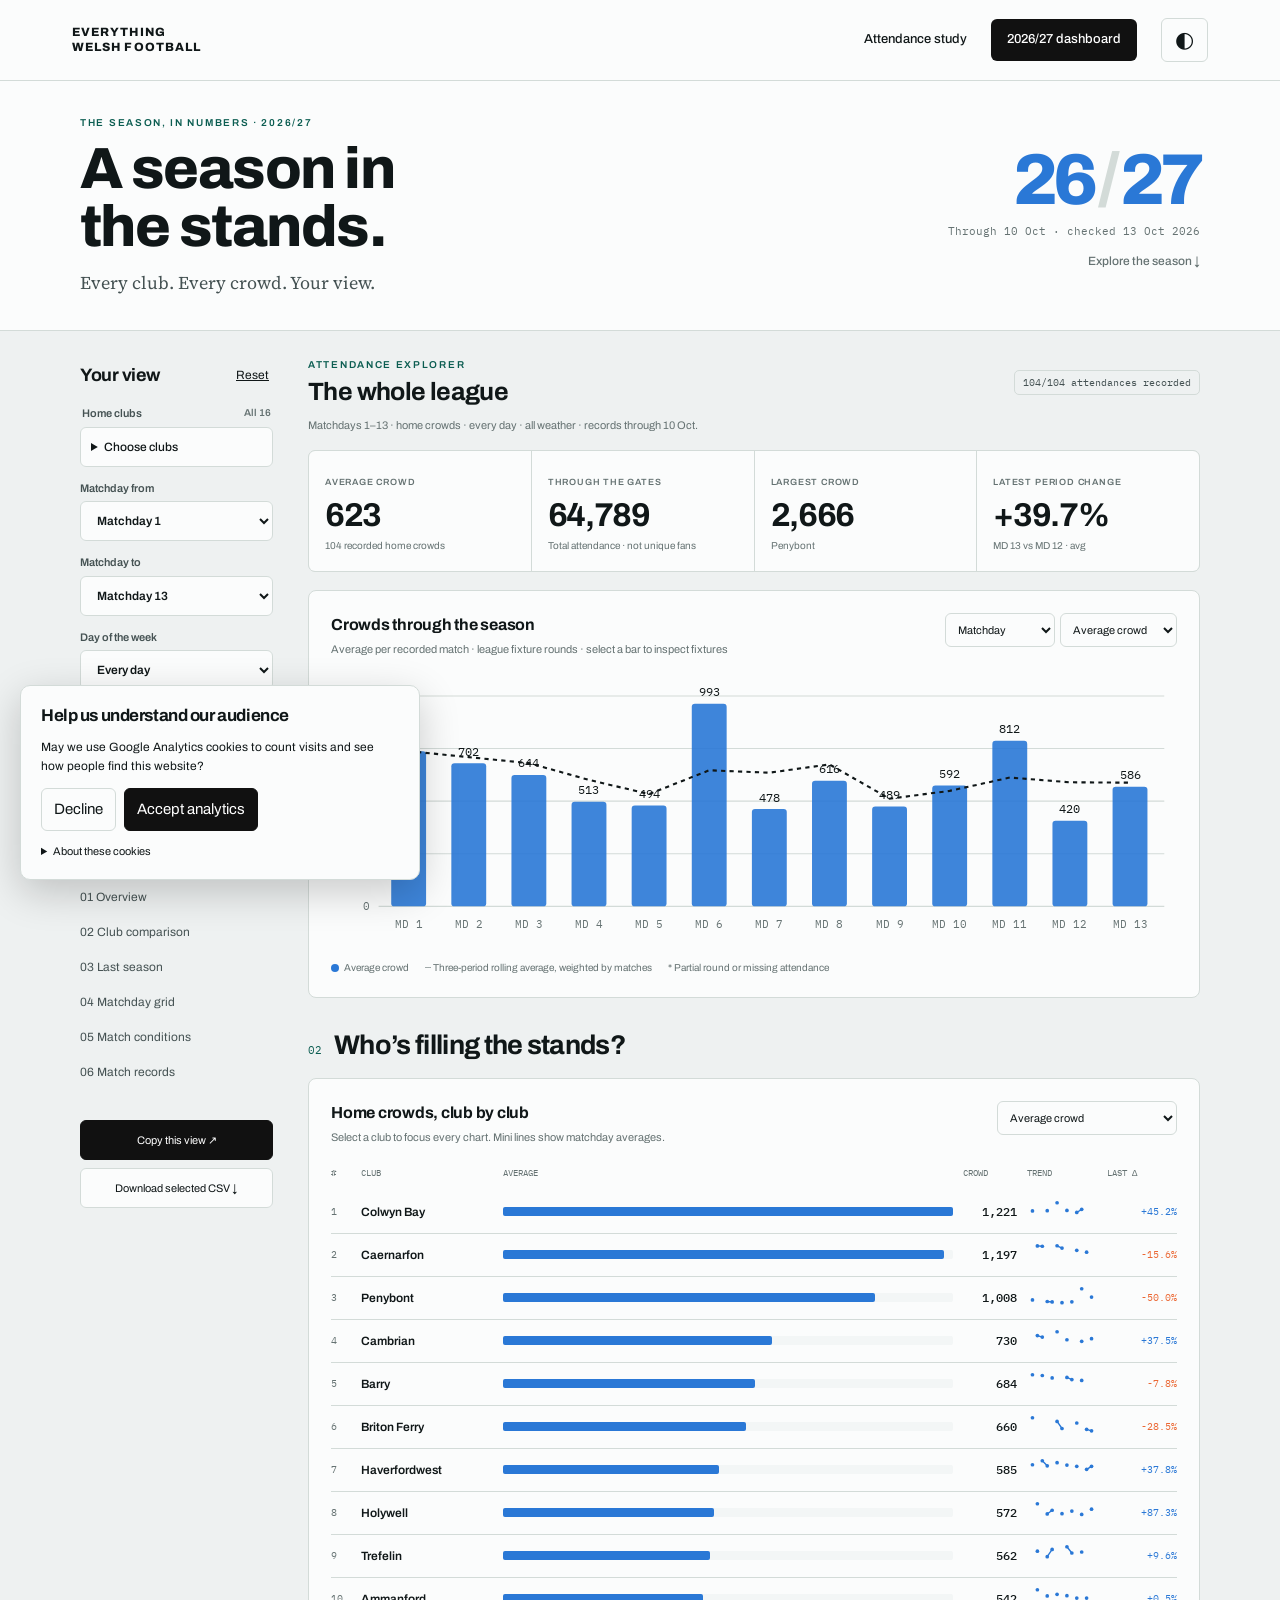
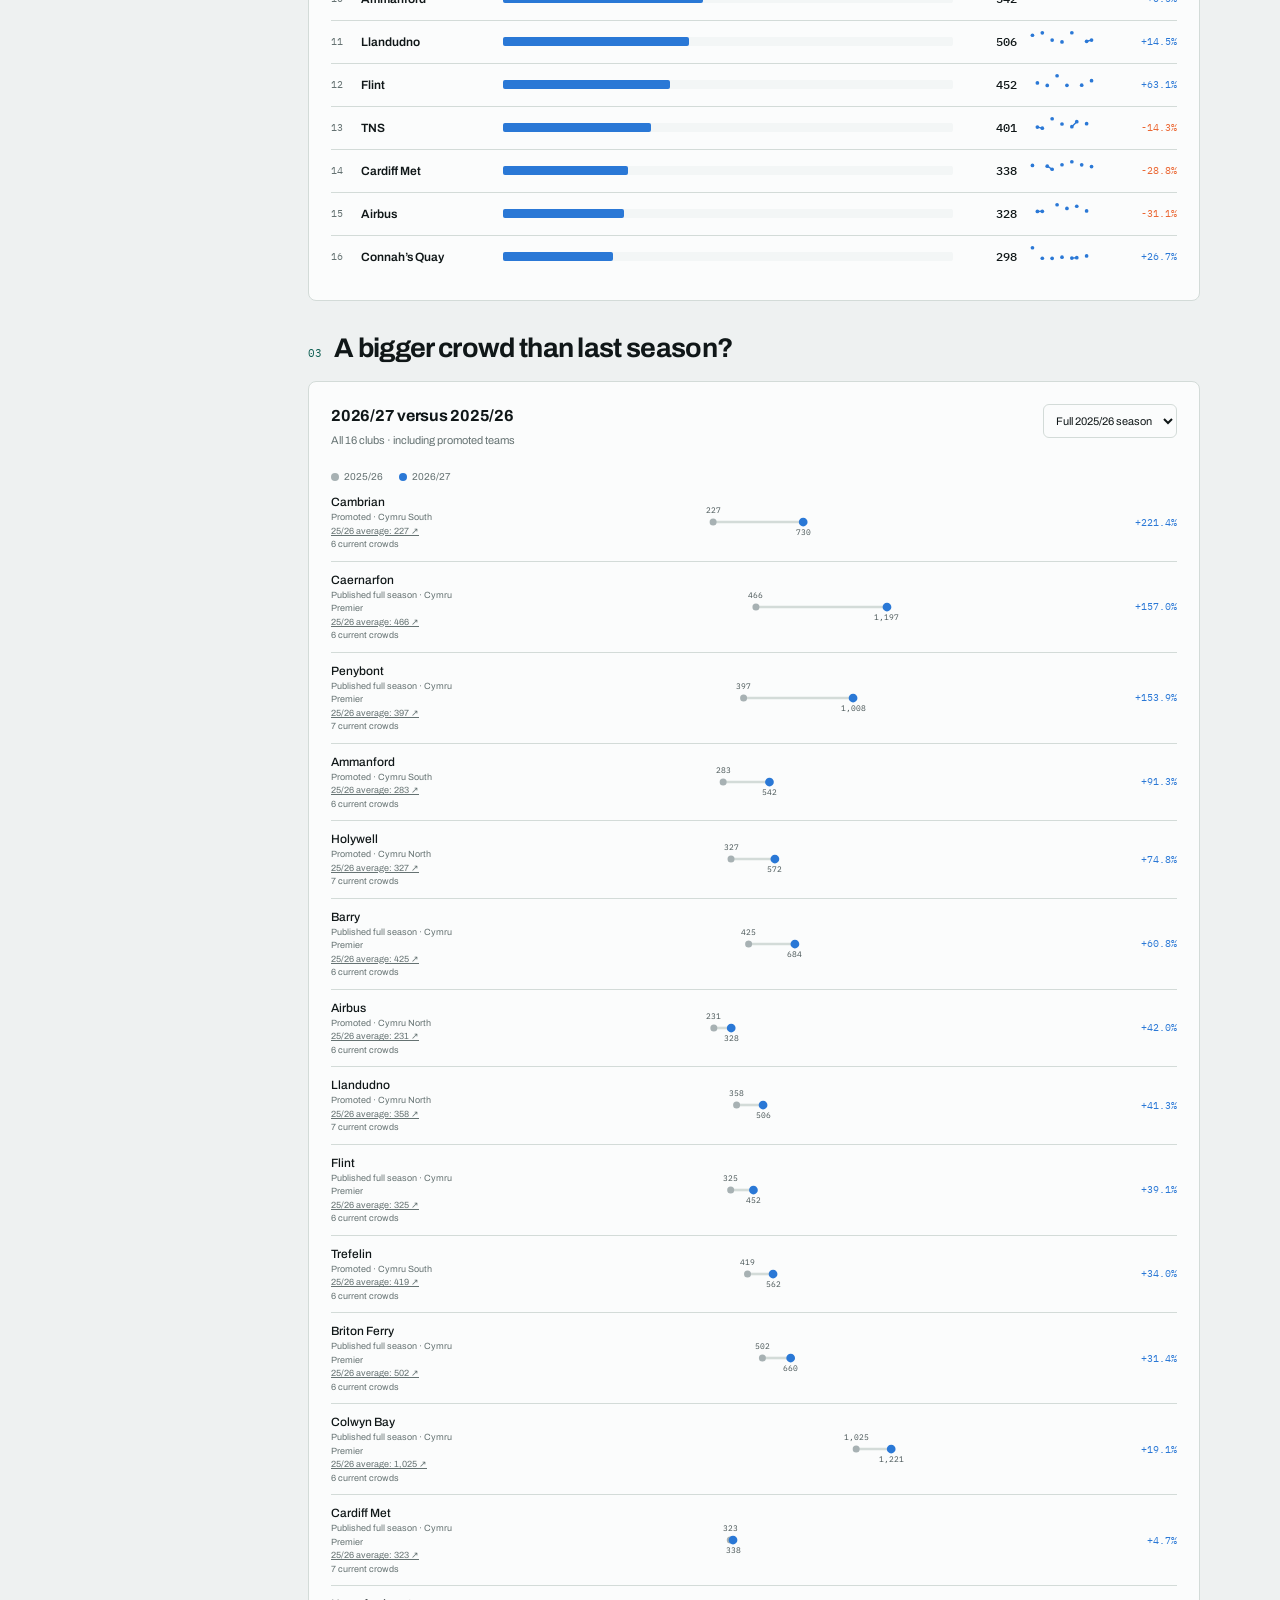
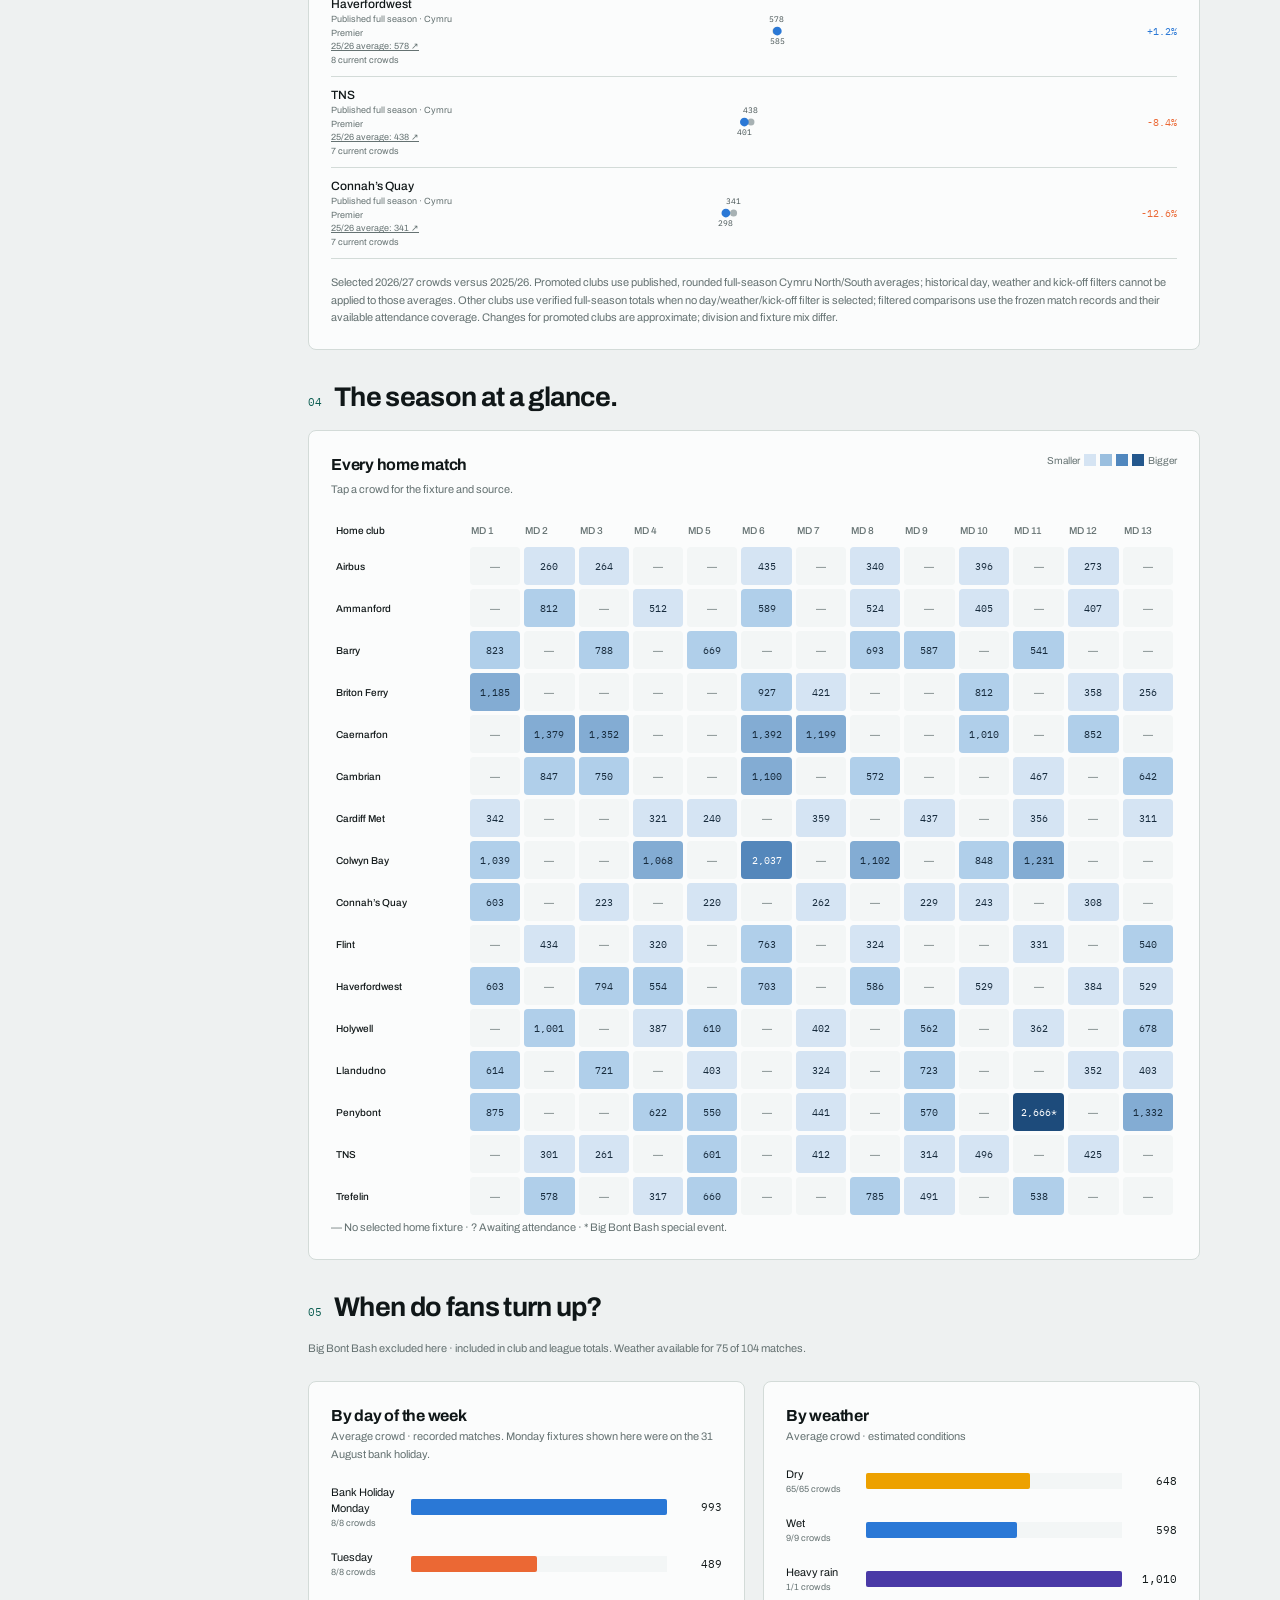
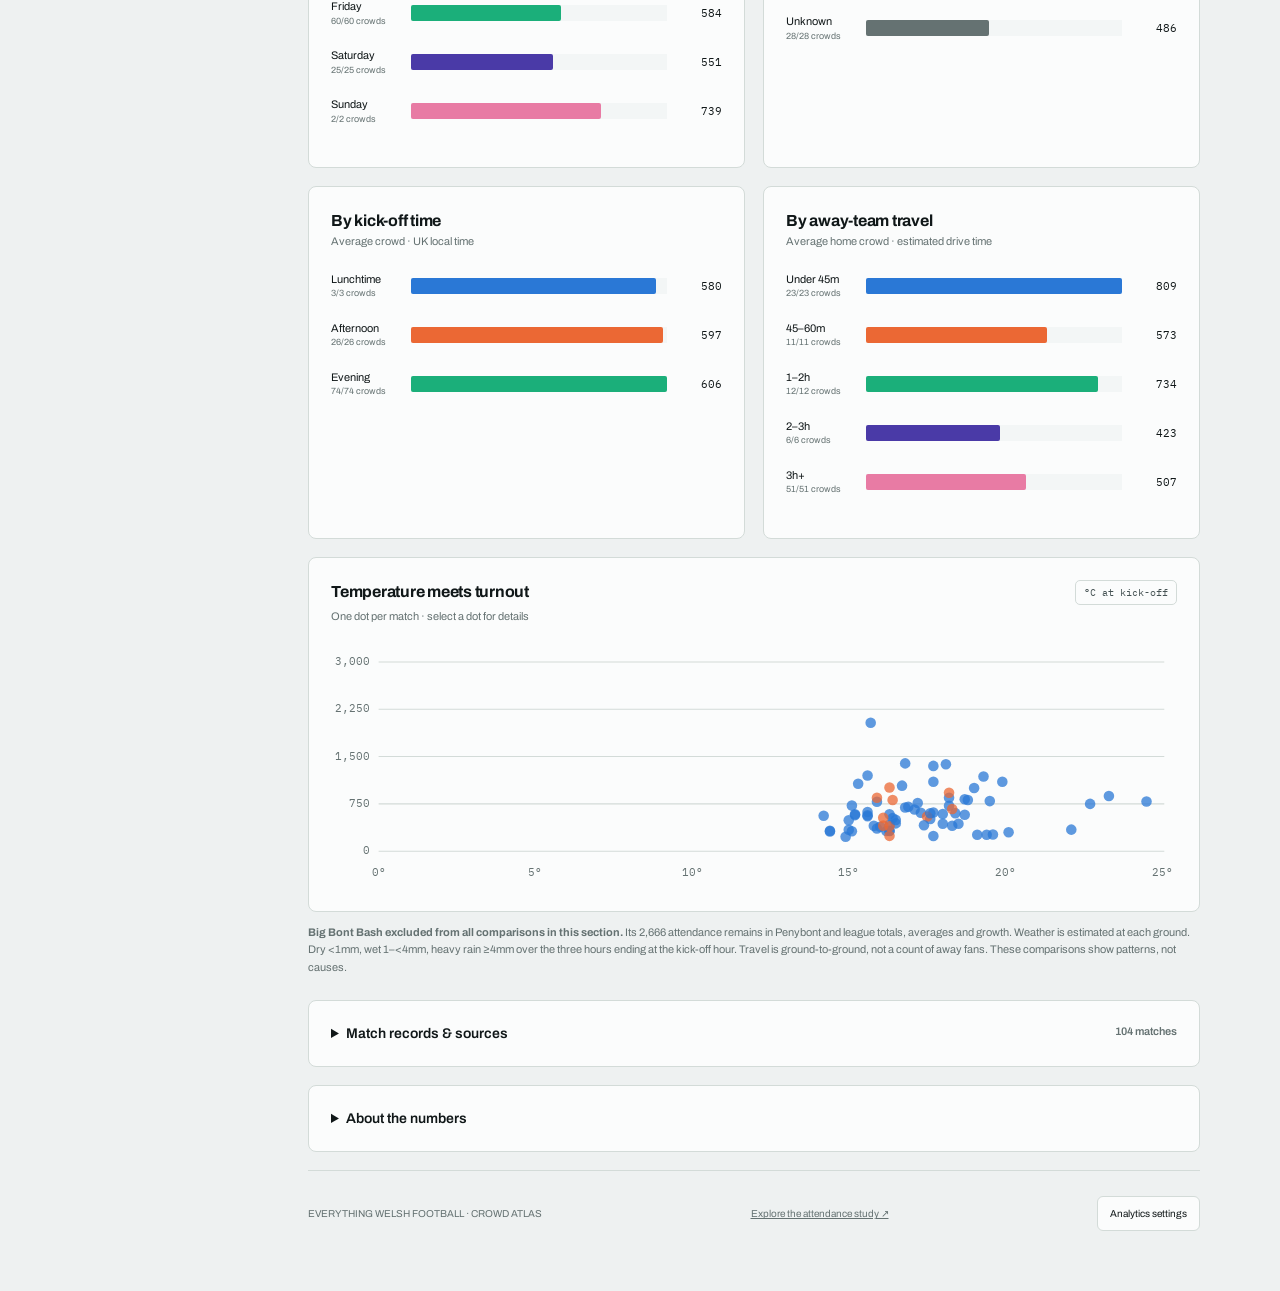
==== commit f50a6ad2: "Update season attendance through matchday 13 with event exclusions and verified baselines" ====
--- a/2026-27/index.html
+++ b/2026-27/index.html
@@ -1,7 +1,7 @@
 <!doctype html>
 <html lang="en" data-theme="light"><head><meta charset="utf-8"><meta name="viewport" content="width=device-width,initial-scale=1">
 <title>2026/27 Attendance Dashboard | Cymru Premier Crowd Atlas</title><meta name="description" content="Explore Cymru Premier 2026/27 attendances by club, matchday, week, kick-off and weather. Interactive charts with sourced match records.">
-<link rel="preconnect" href="https://fonts.googleapis.com"><link rel="preconnect" href="https://fonts.gstatic.com" crossorigin><link href="https://fonts.googleapis.com/css2?family=Archivo:wght@400;500;600;700;800&family=Source+Serif+4:opsz,wght@8..60,400;8..60,600&family=IBM+Plex+Mono:wght@400;500;600&display=swap" rel="stylesheet"><link rel="stylesheet" href="dashboard.css"><link rel="stylesheet" href="/site-navigation.css"><script src="/site-navigation.js" defer></script><script type="module" src="app.mjs"></script></head>
+<link rel="preconnect" href="https://fonts.googleapis.com"><link rel="preconnect" href="https://fonts.gstatic.com" crossorigin><link href="https://fonts.googleapis.com/css2?family=Archivo:wght@400;500;600;700;800&family=Source+Serif+4:opsz,wght@8..60,400;8..60,600&family=IBM+Plex+Mono:wght@400;500;600&display=swap" rel="stylesheet"><link rel="stylesheet" href="dashboard.css?v=20260920-bankholiday"><link rel="stylesheet" href="/site-navigation.css"><script src="/site-navigation.js" defer></script><script type="module" src="app.mjs?v=20261013?v=20260920-bankholiday"></script></head>
 <body><a class="skip" href="#dashboard">Skip to charts</a>
 <!-- Shared website navigation -->
 <div class="site-header"><div class="site-header-inner">
@@ -27,9 +27,9 @@
 <section class="plate" id="trend"><div class="chart-head"><div><h3>Crowds through the season</h3><p class="note" id="trend-caption"></p></div><div class="chart-controls"><label class="sr-only" for="period">Group by</label><select id="period"><option value="round">Matchday</option><option value="week">Calendar week</option></select><label class="sr-only" for="metric">Attendance measure</label><select id="metric"><option value="average">Average crowd</option><option value="total">Total attendance</option></select></div></div><div id="trend-chart" class="chart"></div><div id="trend-key" class="legend"></div></section>
 <section id="club-chart"><div class="section-title"><span class="sec-num">02</span><h2>Who’s filling the stands?</h2></div><div class="plate"><div class="chart-head"><div><h3>Home crowds, club by club</h3><p class="note">Select a club to focus every chart. Mini lines show matchday averages.</p></div><select id="rank-sort" aria-label="Rank clubs by"><option value="average">Average crowd</option><option value="total">Total attendance</option><option value="change">Previous home match change</option></select></div><div id="ranking"></div></div></section>
 <section id="growth"><div class="section-title"><span class="sec-num">03</span><h2>A bigger crowd than last season?</h2></div><div class="plate"><div class="chart-head"><div><h3>2026/27 versus 2025/26</h3><p class="note">All 16 clubs · including promoted teams</p></div><select id="baseline" aria-label="Last season comparison"><option value="matched">Same matchdays</option><option value="full">Full 2025/26 season</option></select></div><div class="legend"><span><i class="dot muted"></i>2025/26</span><span><i class="dot"></i>2026/27</span></div><div id="growth-chart"></div><p id="growth-note" class="note"></p></div></section>
-<section id="match-grid"><div class="section-title"><span class="sec-num">04</span><h2>The season at a glance.</h2></div><div class="plate"><div class="chart-head"><div><h3>Every home match</h3><p class="note">Tap a crowd for the fixture and source.</p></div><div class="legend heat-legend"><span>Smaller</span><i></i><i></i><i></i><i></i><span>Bigger</span></div></div><div id="heatmap" class="scroll-table"></div><p class="note">— No selected home fixture · ? Awaiting attendance · matchday 9 has one fixture scheduled for 29 September.</p></div></section>
-<section id="conditions"><div class="section-title"><span class="sec-num">05</span><h2>When do fans turn up?</h2></div><div class="grid2"><div class="plate"><h3>By day of the week</h3><p class="note">Average crowd · recorded matches. Monday fixtures shown here were on the 31 August bank holiday.</p><div id="day-chart"></div></div><div class="plate"><h3>By weather</h3><p class="note">Average crowd · estimated conditions</p><div id="weather-chart"></div></div><div class="plate scatter"><div class="chart-head"><div><h3>Temperature meets turnout</h3><p class="note">One dot per match · select a dot for details</p></div><span class="badge">°C at kick-off</span></div><div id="scatter-chart" class="chart"></div></div></div><p class="note">Weather is estimated at each ground. Dry &lt;1mm, wet 1–&lt;4mm, heavy rain ≥4mm over the three hours ending at the kick-off hour. These comparisons show patterns, not causes.</p></section>
-<section id="records"><details class="plate"><summary>Match records &amp; sources <span id="record-count"></span></summary><div id="match-table" class="scroll-table"></div></details><details class="plate methods"><summary>About the numbers</summary><p>Attendances are published match figures, not unique people. Missing figures stay missing. Every average uses only recorded attendances; totals are sums, never estimates.</p><p>Home-club filters describe crowds at that club’s ground. Opponent names do not imply a count of travelling supporters. Calendar weeks run Monday–Sunday in UK time; matchdays follow the league rounds.</p><p>Growth compares averages, not sums. Period changes compare adjacent selected periods using the same filters. Incomplete attendance coverage is marked. Full-season comparisons use 2025/26’s full available record; same-matchday comparisons use the selected round range. Promoted clubs use published full-season Cymru North/South home averages from Transfermarkt. These rounded aggregates cannot be filtered by historical matchday, day, weather or kick-off; their percentage changes are approximate. The same-matchday view does not substitute full-season averages.</p><p>Match records through 5 September and the 2025/26 baseline are copied from the frozen study extract. Later records were checked against Football Web Pages on 20 September 2026. Weather: Open-Meteo historical estimates using the original ground coordinates. This dashboard is a dated snapshot, not a live feed.</p><p><a href="https://www.footballwebpages.co.uk/cymru-premier/fixtures-results" target="_blank" rel="noopener">Football Web Pages</a> · <a href="https://faw.cymru/cymru-leagues/news/2026-27-novira-cymru-premier-phase-one-fixtures-released/" target="_blank" rel="noopener">FAW fixture rounds</a> · <a href="https://open-meteo.com/en/docs/historical-weather-api" target="_blank" rel="noopener">Open-Meteo</a> · <a href="matches.csv">Season CSV</a></p><p>Independent analysis. Attendance data is sourced from published third-party records; this is not an official FAW statistics dashboard.</p></details></section>
+<section id="match-grid"><div class="section-title"><span class="sec-num">04</span><h2>The season at a glance.</h2></div><div class="plate"><div class="chart-head"><div><h3>Every home match</h3><p class="note">Tap a crowd for the fixture and source.</p></div><div class="legend heat-legend"><span>Smaller</span><i></i><i></i><i></i><i></i><span>Bigger</span></div></div><div id="heatmap" class="scroll-table"></div><p class="note">— No selected home fixture · ? Awaiting attendance · * Big Bont Bash special event.</p></div></section>
+<section id="conditions"><div class="section-title"><span class="sec-num">05</span><h2>When do fans turn up?</h2></div><p class="note">Big Bont Bash excluded here · included in club and league totals. Weather available for 75 of 104 matches.</p><div class="grid2"><div class="plate"><h3>By day of the week</h3><p class="note">Average crowd · recorded matches. Monday fixtures shown here were on the 31 August bank holiday.</p><div id="day-chart"></div></div><div class="plate"><h3>By weather</h3><p class="note">Average crowd · estimated conditions</p><div id="weather-chart"></div></div><div class="plate"><h3>By kick-off time</h3><p class="note">Average crowd · UK local time</p><div id="slot-chart"></div></div><div class="plate"><h3>By away-team travel</h3><p class="note">Average home crowd · estimated drive time</p><div id="travel-chart"></div></div><div class="plate scatter"><div class="chart-head"><div><h3>Temperature meets turnout</h3><p class="note">One dot per match · select a dot for details</p></div><span class="badge">°C at kick-off</span></div><div id="scatter-chart" class="chart"></div></div></div><p class="note"><strong>Big Bont Bash excluded from all comparisons in this section.</strong> Its 2,666 attendance remains in Penybont and league totals, averages and growth. Weather is estimated at each ground. Dry &lt;1mm, wet 1–&lt;4mm, heavy rain ≥4mm over the three hours ending at the kick-off hour. Travel is ground-to-ground, not a count of away fans. These comparisons show patterns, not causes.</p></section>
+<section id="records"><details class="plate"><summary>Match records &amp; sources <span id="record-count"></span></summary><div id="match-table" class="scroll-table"></div></details><details class="plate methods"><summary>About the numbers</summary><p>Attendances are published match figures, not unique people. Missing figures stay missing. Every average uses only recorded attendances; totals are sums, never estimates.</p><p>Home-club filters describe crowds at that club’s ground. Opponent names do not imply a count of travelling supporters. Calendar weeks run Monday–Sunday in UK time; matchdays follow the league rounds.</p><p>Growth compares averages, not sums. Period changes compare adjacent selected periods using the same filters. Incomplete attendance coverage is marked. Unfiltered full-season comparisons use Transfermarkt’s published 2025/26 totals (16 home games per club); filtered comparisons use the frozen match records, which have missing figures and source differences; same-matchday comparisons use the selected round range. Promoted clubs use published full-season Cymru North/South home averages from Transfermarkt. These rounded aggregates cannot be filtered by historical matchday, day, weather or kick-off; their percentage changes are approximate. The same-matchday view does not substitute full-season averages.</p><p>Match records through 5 September and the 2025/26 baseline are copied from the frozen study extract. All 104 current-season fixtures were checked against Football Web Pages on 13 October 2026, through 10 October. The outstanding TNS–Llandudno attendance is now recorded as 496. The rescheduled Cardiff Met–Haverfordwest fixture was played on 29 September. Weather: saved Open-Meteo historical estimates. The service was unavailable during the 13 October update, so new weather observations remain Unknown and are excluded from the temperature plot; no conditions are guessed. Connah’s Quay uses Essity Stadium (Flint) coordinates, matching its published match venues. Cambrian uses the existing ground postcode location because the match source omits its venue. Travel uses the existing routing matrix, matched to the current home grounds; distances and times are estimates, not live traffic or supporter journeys. This dashboard is a dated snapshot, not a live feed.</p><p><a href="https://www.footballwebpages.co.uk/cymru-premier/fixtures-results" target="_blank" rel="noopener">Football Web Pages</a> · <a href="https://faw.cymru/cymru-leagues/news/2026-27-novira-cymru-premier-phase-one-fixtures-released/" target="_blank" rel="noopener">FAW fixture rounds</a> · <a href="https://open-meteo.com/en/docs/historical-weather-api" target="_blank" rel="noopener">Open-Meteo</a> · <a href="matches.csv">Season CSV</a></p><p>Independent analysis. Attendance data is sourced from published third-party records; this is not an official FAW statistics dashboard.</p></details></section>
 <footer><span>EVERYTHING WELSH FOOTBALL · CROWD ATLAS</span><a href="../">Explore the attendance study ↗</a><button id="analytics-settings">Analytics settings</button></footer></main></div>
 <dialog id="match-dialog"><div class="dialog-head"><p class="eyebrow">MATCH DETAIL</p><button id="close-dialog" aria-label="Close match details">✕</button></div><div id="match-detail"></div></dialog>
 <section id="analytics-consent" aria-labelledby="analytics-heading" hidden><h2 id="analytics-heading">Help us understand our audience</h2><p>May we use Google Analytics cookies to count visits and see how people find this website?</p><div class="choices"><button id="analytics-decline">Decline</button><button id="analytics-accept" class="primary">Accept analytics</button></div><details><summary>About these cookies</summary><p>If you accept, Google receives visit, device and referral information. Analytics cookies and your choice expire after six months. Advertising features are disabled. You can change your choice using Analytics settings. <a href="https://policies.google.com/technologies/partner-sites">How Google uses this information</a>.</p></details></section><script src="../analytics.js" defer></script>
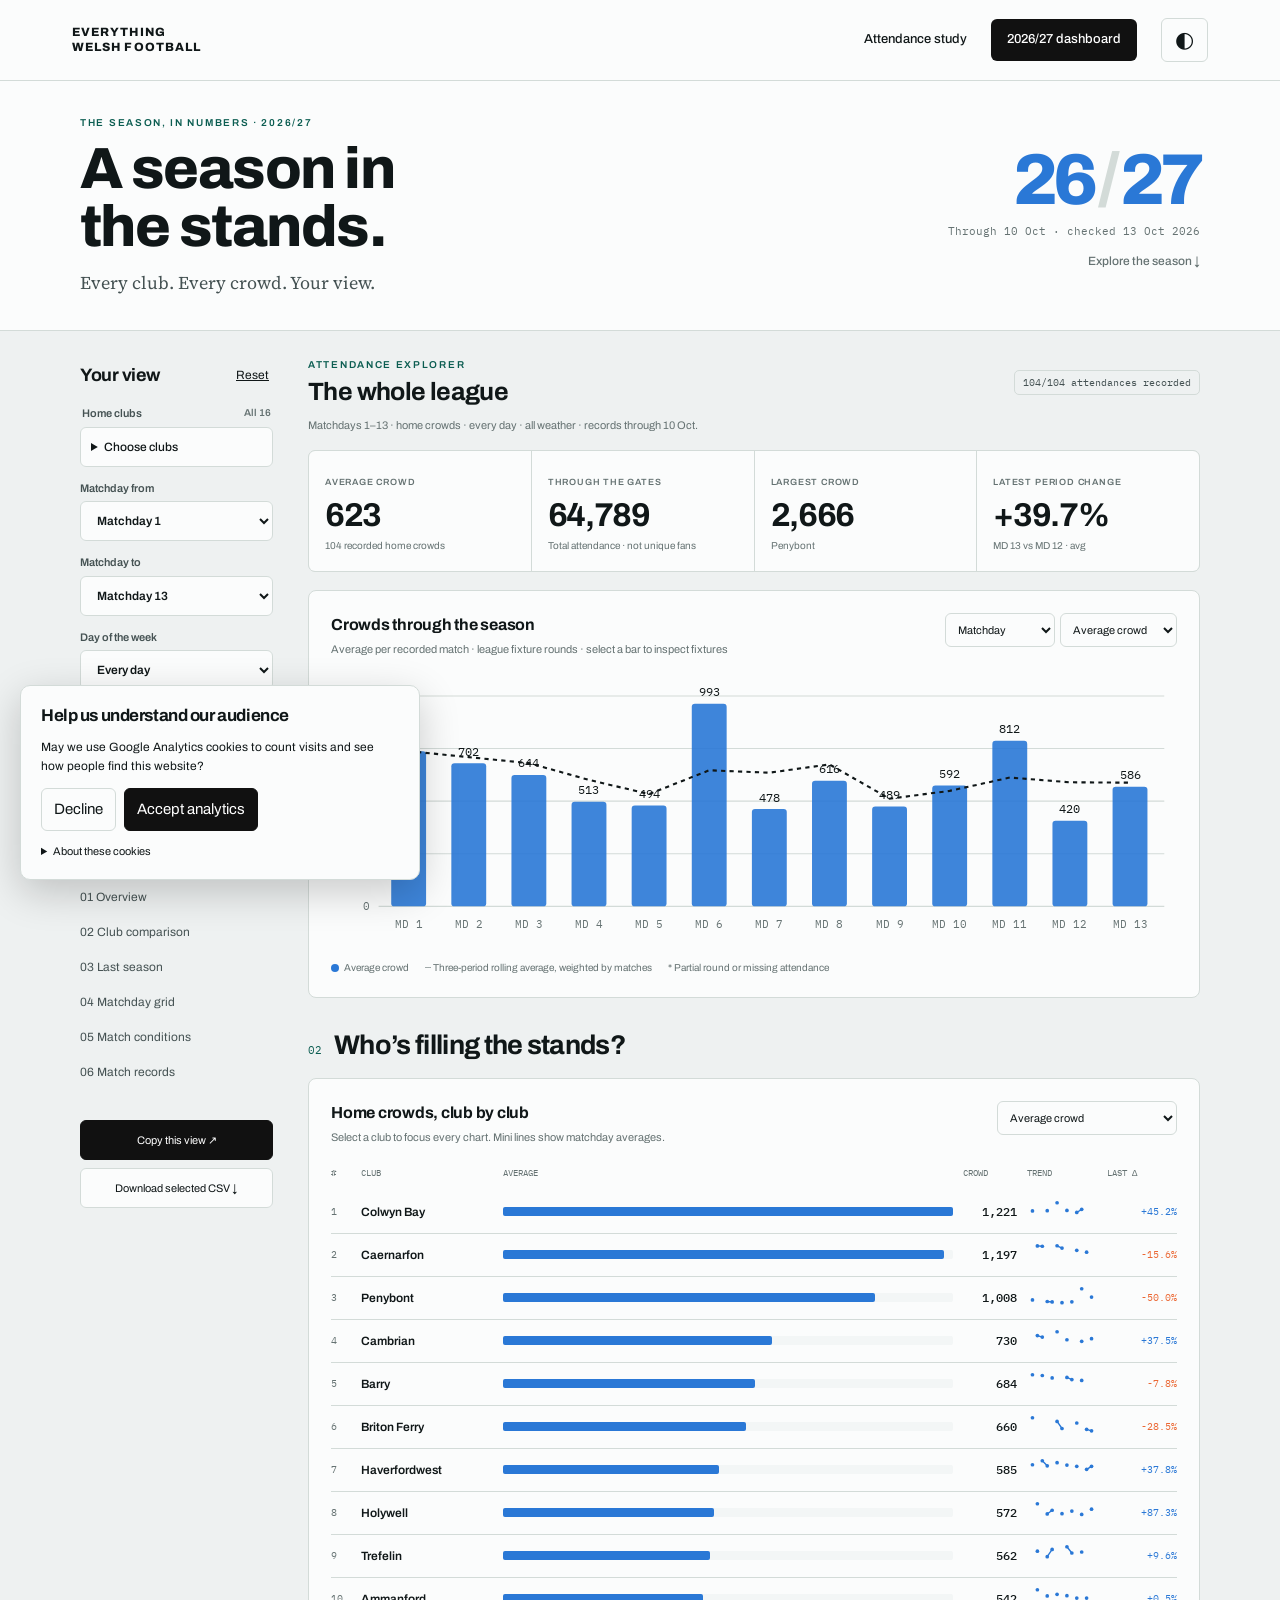
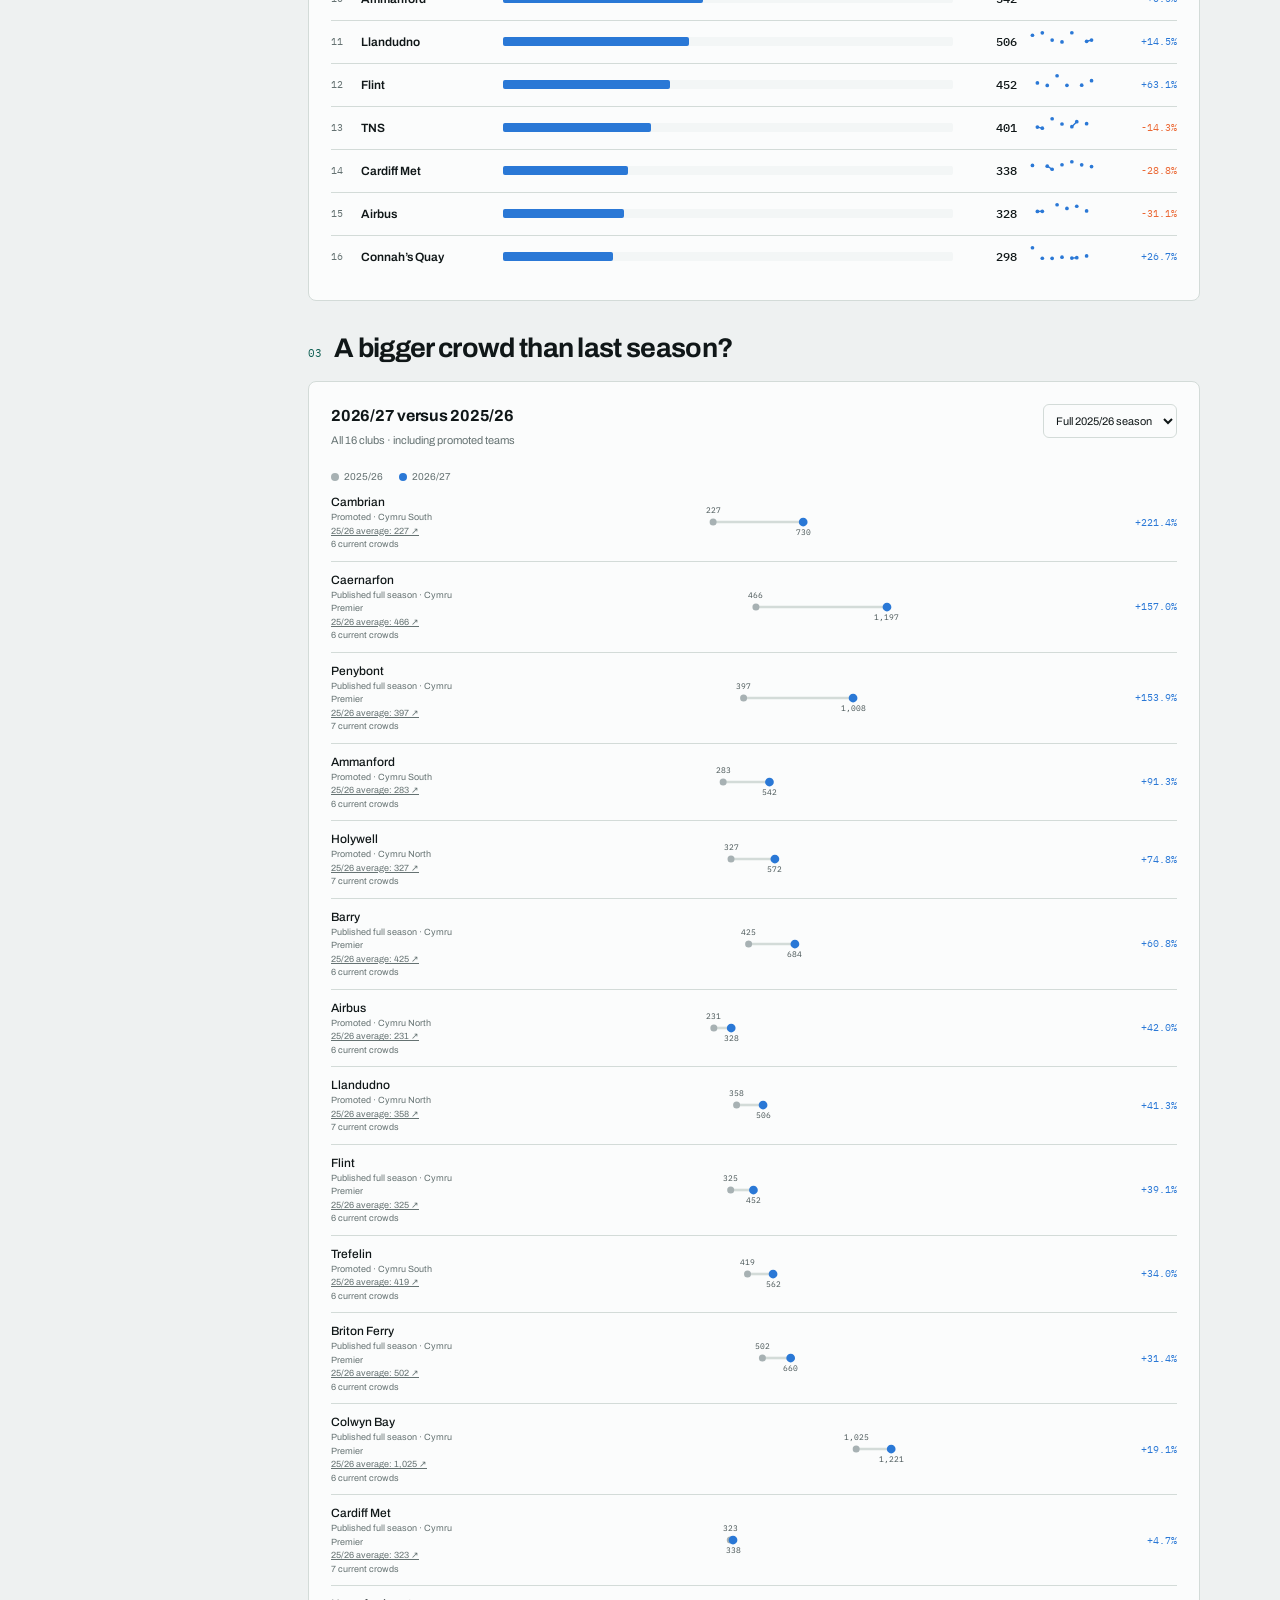
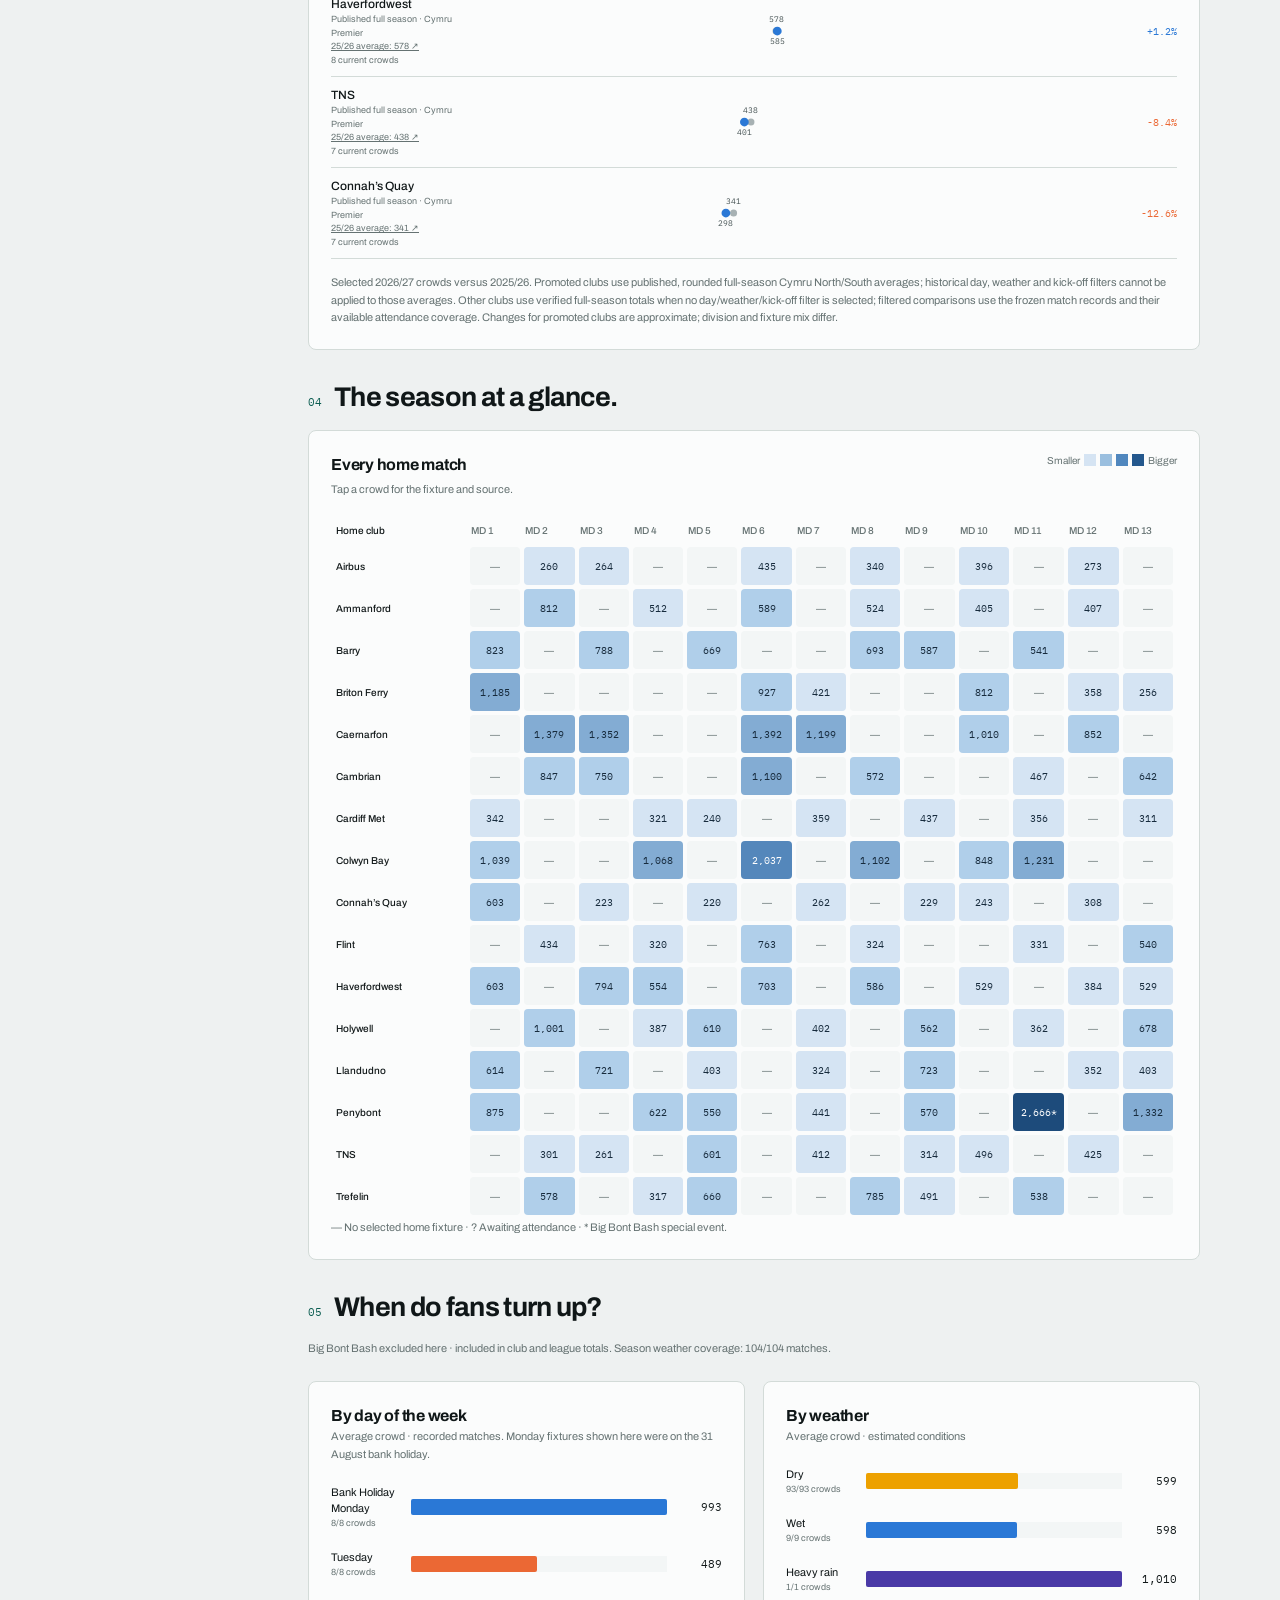
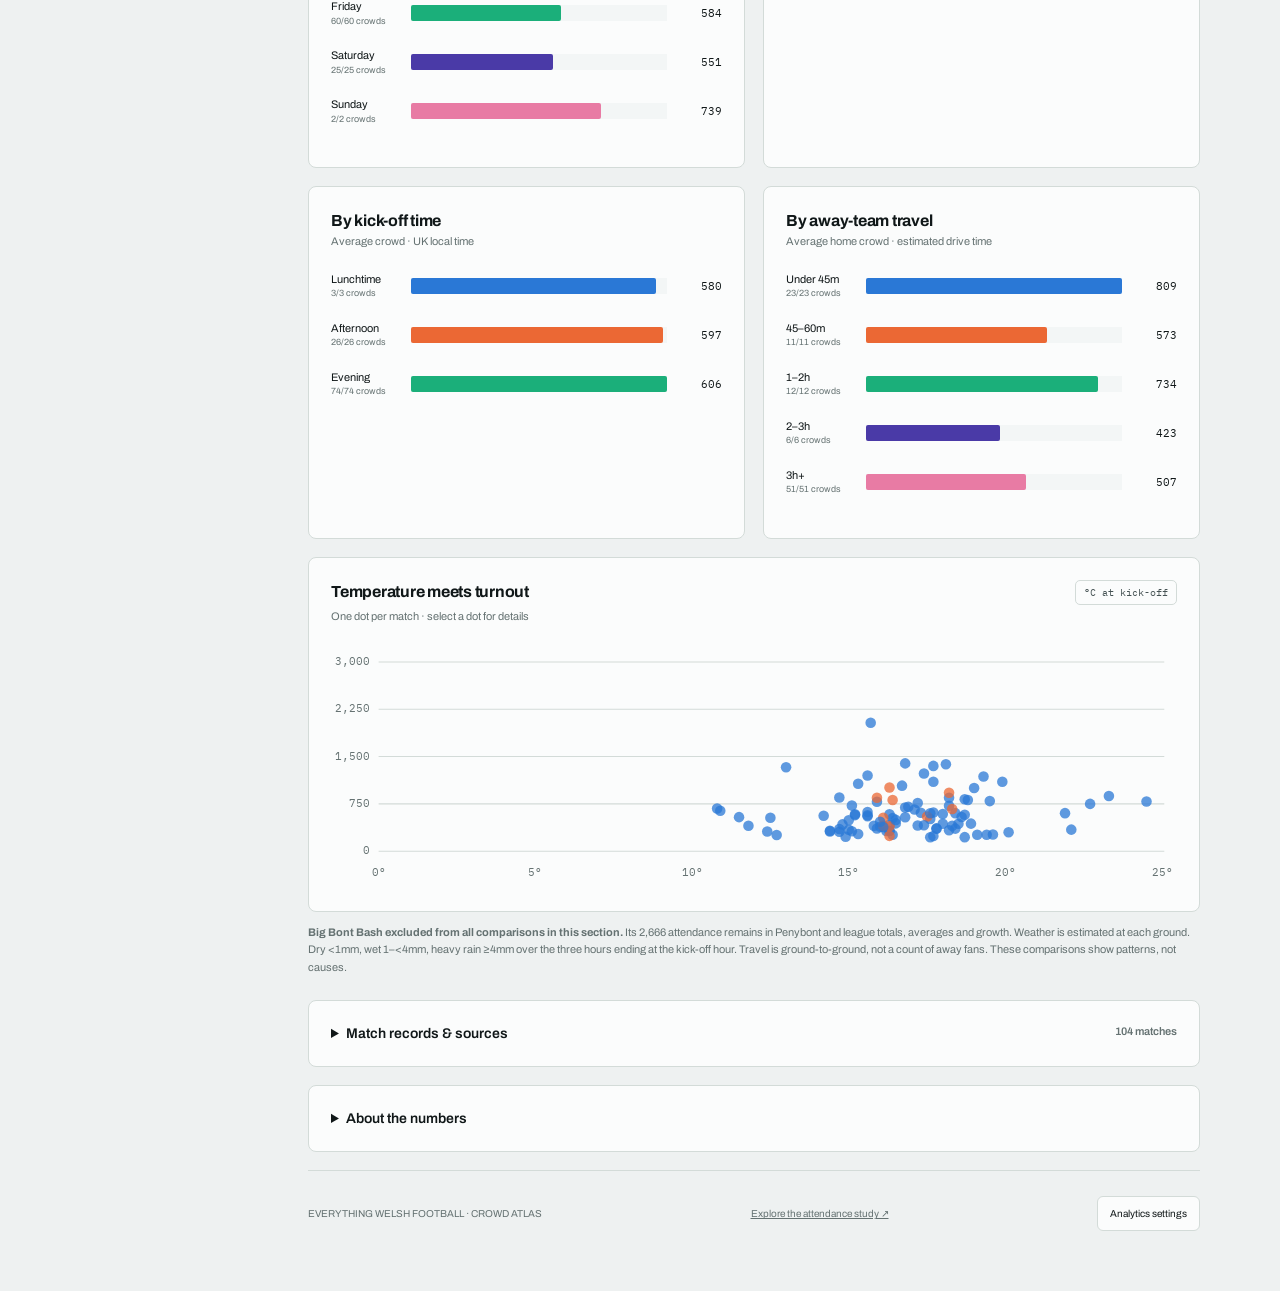
==== commit 9bc69361: "Complete weather coverage for all 104 season matches" ====
--- a/2026-27/index.html
+++ b/2026-27/index.html
@@ -1,7 +1,7 @@
 <!doctype html>
 <html lang="en" data-theme="light"><head><meta charset="utf-8"><meta name="viewport" content="width=device-width,initial-scale=1">
 <title>2026/27 Attendance Dashboard | Cymru Premier Crowd Atlas</title><meta name="description" content="Explore Cymru Premier 2026/27 attendances by club, matchday, week, kick-off and weather. Interactive charts with sourced match records.">
-<link rel="preconnect" href="https://fonts.googleapis.com"><link rel="preconnect" href="https://fonts.gstatic.com" crossorigin><link href="https://fonts.googleapis.com/css2?family=Archivo:wght@400;500;600;700;800&family=Source+Serif+4:opsz,wght@8..60,400;8..60,600&family=IBM+Plex+Mono:wght@400;500;600&display=swap" rel="stylesheet"><link rel="stylesheet" href="dashboard.css?v=20260920-bankholiday"><link rel="stylesheet" href="/site-navigation.css"><script src="/site-navigation.js" defer></script><script type="module" src="app.mjs?v=20261013?v=20260920-bankholiday"></script></head>
+<link rel="preconnect" href="https://fonts.googleapis.com"><link rel="preconnect" href="https://fonts.gstatic.com" crossorigin><link href="https://fonts.googleapis.com/css2?family=Archivo:wght@400;500;600;700;800&family=Source+Serif+4:opsz,wght@8..60,400;8..60,600&family=IBM+Plex+Mono:wght@400;500;600&display=swap" rel="stylesheet"><link rel="stylesheet" href="dashboard.css?v=20260920-bankholiday"><link rel="stylesheet" href="/site-navigation.css"><script src="/site-navigation.js" defer></script><script type="module" src="app.mjs?v=20261013-weather?v=20260920-bankholiday"></script></head>
 <body><a class="skip" href="#dashboard">Skip to charts</a>
 <!-- Shared website navigation -->
 <div class="site-header"><div class="site-header-inner">
@@ -28,8 +28,8 @@
 <section id="club-chart"><div class="section-title"><span class="sec-num">02</span><h2>Who’s filling the stands?</h2></div><div class="plate"><div class="chart-head"><div><h3>Home crowds, club by club</h3><p class="note">Select a club to focus every chart. Mini lines show matchday averages.</p></div><select id="rank-sort" aria-label="Rank clubs by"><option value="average">Average crowd</option><option value="total">Total attendance</option><option value="change">Previous home match change</option></select></div><div id="ranking"></div></div></section>
 <section id="growth"><div class="section-title"><span class="sec-num">03</span><h2>A bigger crowd than last season?</h2></div><div class="plate"><div class="chart-head"><div><h3>2026/27 versus 2025/26</h3><p class="note">All 16 clubs · including promoted teams</p></div><select id="baseline" aria-label="Last season comparison"><option value="matched">Same matchdays</option><option value="full">Full 2025/26 season</option></select></div><div class="legend"><span><i class="dot muted"></i>2025/26</span><span><i class="dot"></i>2026/27</span></div><div id="growth-chart"></div><p id="growth-note" class="note"></p></div></section>
 <section id="match-grid"><div class="section-title"><span class="sec-num">04</span><h2>The season at a glance.</h2></div><div class="plate"><div class="chart-head"><div><h3>Every home match</h3><p class="note">Tap a crowd for the fixture and source.</p></div><div class="legend heat-legend"><span>Smaller</span><i></i><i></i><i></i><i></i><span>Bigger</span></div></div><div id="heatmap" class="scroll-table"></div><p class="note">— No selected home fixture · ? Awaiting attendance · * Big Bont Bash special event.</p></div></section>
-<section id="conditions"><div class="section-title"><span class="sec-num">05</span><h2>When do fans turn up?</h2></div><p class="note">Big Bont Bash excluded here · included in club and league totals. Weather available for 75 of 104 matches.</p><div class="grid2"><div class="plate"><h3>By day of the week</h3><p class="note">Average crowd · recorded matches. Monday fixtures shown here were on the 31 August bank holiday.</p><div id="day-chart"></div></div><div class="plate"><h3>By weather</h3><p class="note">Average crowd · estimated conditions</p><div id="weather-chart"></div></div><div class="plate"><h3>By kick-off time</h3><p class="note">Average crowd · UK local time</p><div id="slot-chart"></div></div><div class="plate"><h3>By away-team travel</h3><p class="note">Average home crowd · estimated drive time</p><div id="travel-chart"></div></div><div class="plate scatter"><div class="chart-head"><div><h3>Temperature meets turnout</h3><p class="note">One dot per match · select a dot for details</p></div><span class="badge">°C at kick-off</span></div><div id="scatter-chart" class="chart"></div></div></div><p class="note"><strong>Big Bont Bash excluded from all comparisons in this section.</strong> Its 2,666 attendance remains in Penybont and league totals, averages and growth. Weather is estimated at each ground. Dry &lt;1mm, wet 1–&lt;4mm, heavy rain ≥4mm over the three hours ending at the kick-off hour. Travel is ground-to-ground, not a count of away fans. These comparisons show patterns, not causes.</p></section>
-<section id="records"><details class="plate"><summary>Match records &amp; sources <span id="record-count"></span></summary><div id="match-table" class="scroll-table"></div></details><details class="plate methods"><summary>About the numbers</summary><p>Attendances are published match figures, not unique people. Missing figures stay missing. Every average uses only recorded attendances; totals are sums, never estimates.</p><p>Home-club filters describe crowds at that club’s ground. Opponent names do not imply a count of travelling supporters. Calendar weeks run Monday–Sunday in UK time; matchdays follow the league rounds.</p><p>Growth compares averages, not sums. Period changes compare adjacent selected periods using the same filters. Incomplete attendance coverage is marked. Unfiltered full-season comparisons use Transfermarkt’s published 2025/26 totals (16 home games per club); filtered comparisons use the frozen match records, which have missing figures and source differences; same-matchday comparisons use the selected round range. Promoted clubs use published full-season Cymru North/South home averages from Transfermarkt. These rounded aggregates cannot be filtered by historical matchday, day, weather or kick-off; their percentage changes are approximate. The same-matchday view does not substitute full-season averages.</p><p>Match records through 5 September and the 2025/26 baseline are copied from the frozen study extract. All 104 current-season fixtures were checked against Football Web Pages on 13 October 2026, through 10 October. The outstanding TNS–Llandudno attendance is now recorded as 496. The rescheduled Cardiff Met–Haverfordwest fixture was played on 29 September. Weather: saved Open-Meteo historical estimates. The service was unavailable during the 13 October update, so new weather observations remain Unknown and are excluded from the temperature plot; no conditions are guessed. Connah’s Quay uses Essity Stadium (Flint) coordinates, matching its published match venues. Cambrian uses the existing ground postcode location because the match source omits its venue. Travel uses the existing routing matrix, matched to the current home grounds; distances and times are estimates, not live traffic or supporter journeys. This dashboard is a dated snapshot, not a live feed.</p><p><a href="https://www.footballwebpages.co.uk/cymru-premier/fixtures-results" target="_blank" rel="noopener">Football Web Pages</a> · <a href="https://faw.cymru/cymru-leagues/news/2026-27-novira-cymru-premier-phase-one-fixtures-released/" target="_blank" rel="noopener">FAW fixture rounds</a> · <a href="https://open-meteo.com/en/docs/historical-weather-api" target="_blank" rel="noopener">Open-Meteo</a> · <a href="matches.csv">Season CSV</a></p><p>Independent analysis. Attendance data is sourced from published third-party records; this is not an official FAW statistics dashboard.</p></details></section>
+<section id="conditions"><div class="section-title"><span class="sec-num">05</span><h2>When do fans turn up?</h2></div><p class="note">Big Bont Bash excluded here · included in club and league totals. <span id="weather-coverage"></span></p><div class="grid2"><div class="plate"><h3>By day of the week</h3><p class="note">Average crowd · recorded matches. Monday fixtures shown here were on the 31 August bank holiday.</p><div id="day-chart"></div></div><div class="plate"><h3>By weather</h3><p class="note">Average crowd · estimated conditions</p><div id="weather-chart"></div></div><div class="plate"><h3>By kick-off time</h3><p class="note">Average crowd · UK local time</p><div id="slot-chart"></div></div><div class="plate"><h3>By away-team travel</h3><p class="note">Average home crowd · estimated drive time</p><div id="travel-chart"></div></div><div class="plate scatter"><div class="chart-head"><div><h3>Temperature meets turnout</h3><p class="note">One dot per match · select a dot for details</p></div><span class="badge">°C at kick-off</span></div><div id="scatter-chart" class="chart"></div></div></div><p class="note"><strong>Big Bont Bash excluded from all comparisons in this section.</strong> Its 2,666 attendance remains in Penybont and league totals, averages and growth. Weather is estimated at each ground. Dry &lt;1mm, wet 1–&lt;4mm, heavy rain ≥4mm over the three hours ending at the kick-off hour. Travel is ground-to-ground, not a count of away fans. These comparisons show patterns, not causes.</p></section>
+<section id="records"><details class="plate"><summary>Match records &amp; sources <span id="record-count"></span></summary><div id="match-table" class="scroll-table"></div></details><details class="plate methods"><summary>About the numbers</summary><p>Attendances are published match figures, not unique people. Missing figures stay missing. Every average uses only recorded attendances; totals are sums, never estimates.</p><p>Home-club filters describe crowds at that club’s ground. Opponent names do not imply a count of travelling supporters. Calendar weeks run Monday–Sunday in UK time; matchdays follow the league rounds.</p><p>Growth compares averages, not sums. Period changes compare adjacent selected periods using the same filters. Incomplete attendance coverage is marked. Unfiltered full-season comparisons use Transfermarkt’s published 2025/26 totals (16 home games per club); filtered comparisons use the frozen match records, which have missing figures and source differences; same-matchday comparisons use the selected round range. Promoted clubs use published full-season Cymru North/South home averages from Transfermarkt. These rounded aggregates cannot be filtered by historical matchday, day, weather or kick-off; their percentage changes are approximate. The same-matchday view does not substitute full-season averages.</p><p>Match records through 5 September and the 2025/26 baseline are copied from the frozen study extract. All 104 current-season fixtures were checked against Football Web Pages on 13 October 2026, through 10 October. The outstanding TNS–Llandudno attendance is now recorded as 496. The rescheduled Cardiff Met–Haverfordwest fixture was played on 29 September. Weather: Open-Meteo historical estimates refreshed on 13 October for all 104 matches. Temperature and wind use the kick-off hour in UK local time; rainfall sums the three hourly observations ending at that hour. These are modelled estimates, not stadium measurements. Connah’s Quay uses Essity Stadium (Flint) coordinates, matching its published match venues. Cambrian uses the existing ground postcode location because the match source omits its venue. Travel uses the existing routing matrix, matched to the current home grounds; distances and times are estimates, not live traffic or supporter journeys. This dashboard is a dated snapshot, not a live feed.</p><p><a href="https://www.footballwebpages.co.uk/cymru-premier/fixtures-results" target="_blank" rel="noopener">Football Web Pages</a> · <a href="https://faw.cymru/cymru-leagues/news/2026-27-novira-cymru-premier-phase-one-fixtures-released/" target="_blank" rel="noopener">FAW fixture rounds</a> · <a href="https://open-meteo.com/en/docs/historical-weather-api" target="_blank" rel="noopener">Open-Meteo</a> · <a href="matches.csv">Season CSV</a></p><p>Independent analysis. Attendance data is sourced from published third-party records; this is not an official FAW statistics dashboard.</p></details></section>
 <footer><span>EVERYTHING WELSH FOOTBALL · CROWD ATLAS</span><a href="../">Explore the attendance study ↗</a><button id="analytics-settings">Analytics settings</button></footer></main></div>
 <dialog id="match-dialog"><div class="dialog-head"><p class="eyebrow">MATCH DETAIL</p><button id="close-dialog" aria-label="Close match details">✕</button></div><div id="match-detail"></div></dialog>
 <section id="analytics-consent" aria-labelledby="analytics-heading" hidden><h2 id="analytics-heading">Help us understand our audience</h2><p>May we use Google Analytics cookies to count visits and see how people find this website?</p><div class="choices"><button id="analytics-decline">Decline</button><button id="analytics-accept" class="primary">Accept analytics</button></div><details><summary>About these cookies</summary><p>If you accept, Google receives visit, device and referral information. Analytics cookies and your choice expire after six months. Advertising features are disabled. You can change your choice using Analytics settings. <a href="https://policies.google.com/technologies/partner-sites">How Google uses this information</a>.</p></details></section><script src="../analytics.js" defer></script>
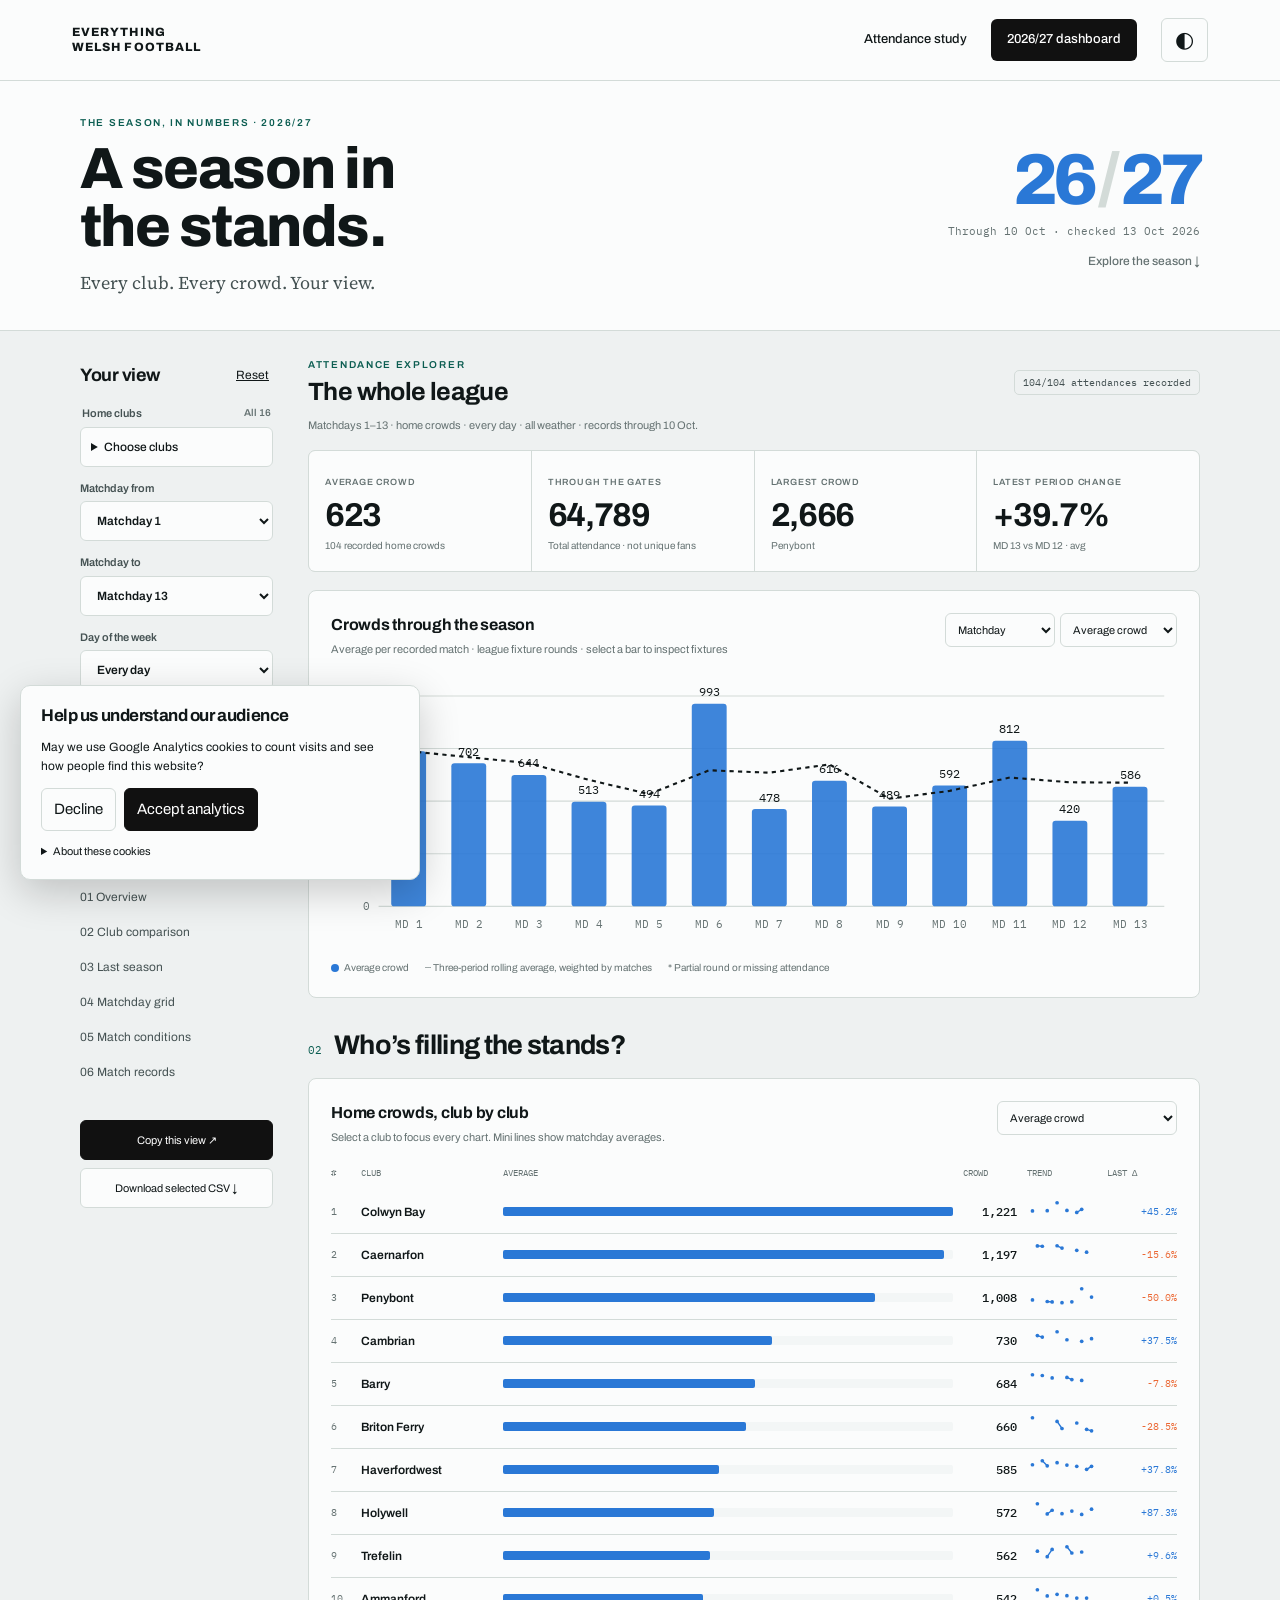
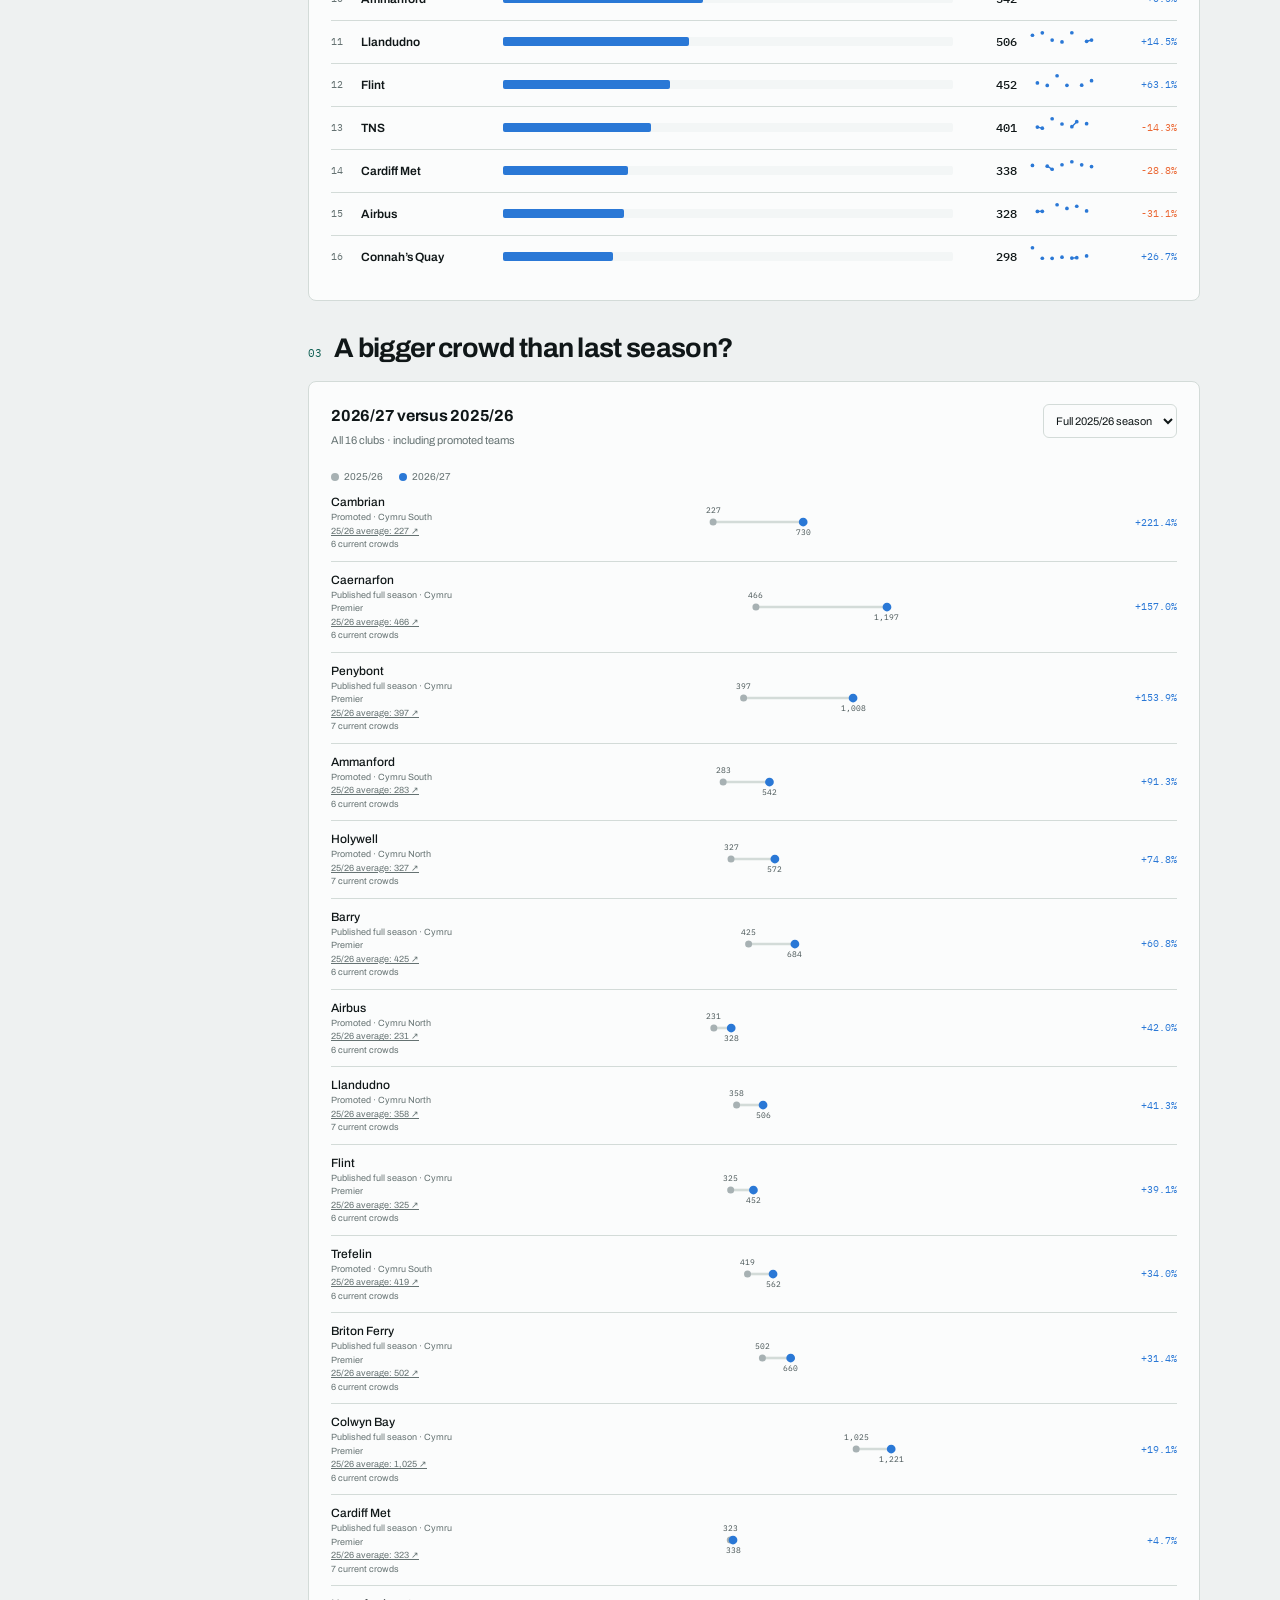
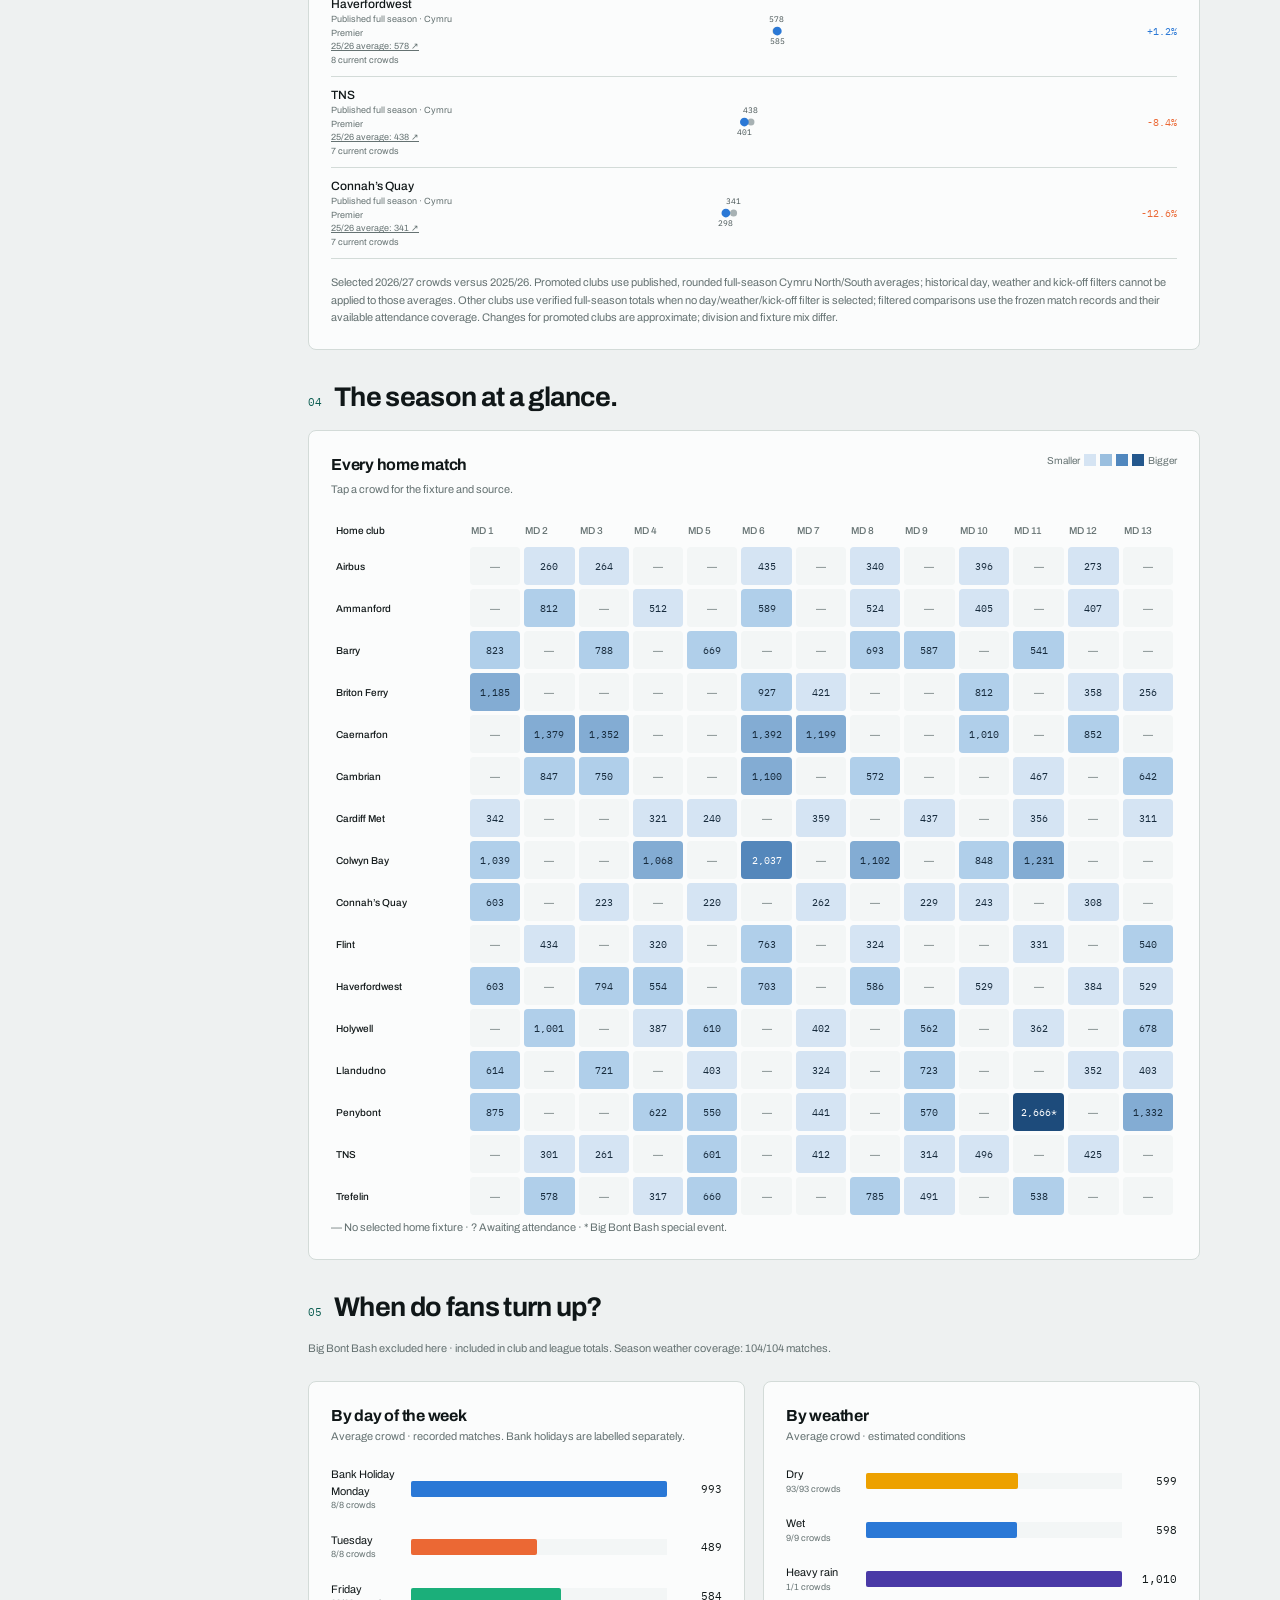
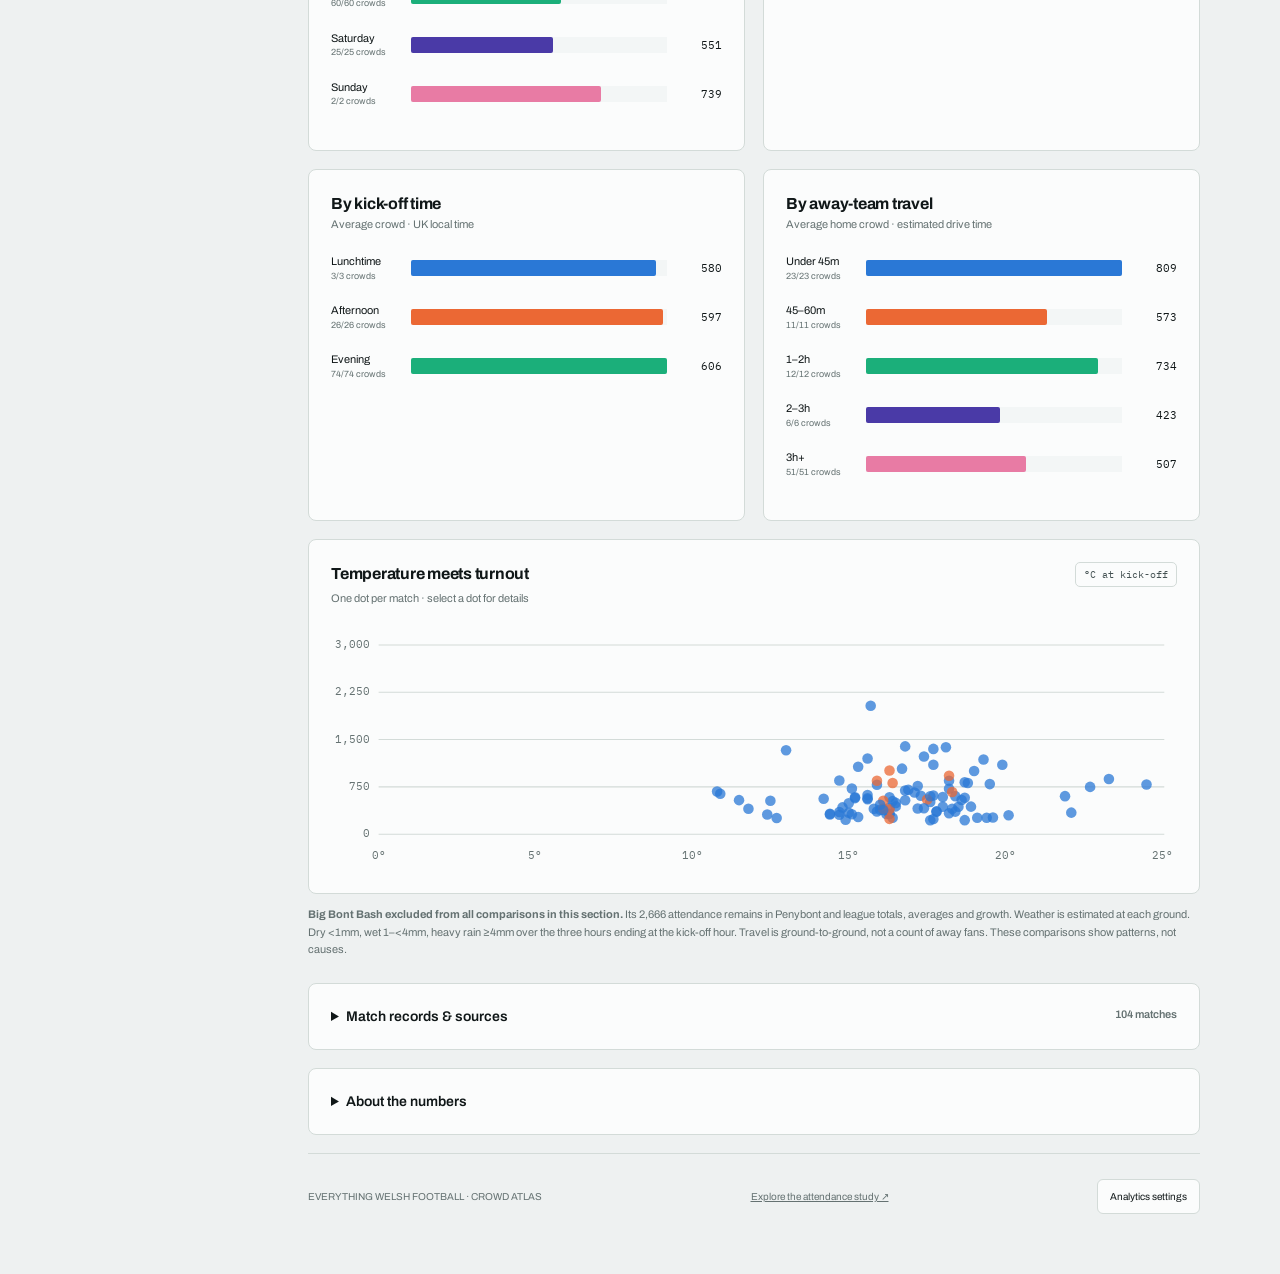
==== commit dc052ab1: "Rebuild all attendance analysis from verified season data and automate validated publishing" ====
--- a/2026-27/index.html
+++ b/2026-27/index.html
@@ -1,7 +1,7 @@
 <!doctype html>
 <html lang="en" data-theme="light"><head><meta charset="utf-8"><meta name="viewport" content="width=device-width,initial-scale=1">
 <title>2026/27 Attendance Dashboard | Cymru Premier Crowd Atlas</title><meta name="description" content="Explore Cymru Premier 2026/27 attendances by club, matchday, week, kick-off and weather. Interactive charts with sourced match records.">
-<link rel="preconnect" href="https://fonts.googleapis.com"><link rel="preconnect" href="https://fonts.gstatic.com" crossorigin><link href="https://fonts.googleapis.com/css2?family=Archivo:wght@400;500;600;700;800&family=Source+Serif+4:opsz,wght@8..60,400;8..60,600&family=IBM+Plex+Mono:wght@400;500;600&display=swap" rel="stylesheet"><link rel="stylesheet" href="dashboard.css?v=20260920-bankholiday"><link rel="stylesheet" href="/site-navigation.css"><script src="/site-navigation.js" defer></script><script type="module" src="app.mjs?v=20261013-weather?v=20260920-bankholiday"></script></head>
+<link rel="preconnect" href="https://fonts.googleapis.com"><link rel="preconnect" href="https://fonts.gstatic.com" crossorigin><link href="https://fonts.googleapis.com/css2?family=Archivo:wght@400;500;600;700;800&family=Source+Serif+4:opsz,wght@8..60,400;8..60,600&family=IBM+Plex+Mono:wght@400;500;600&display=swap" rel="stylesheet"><link rel="stylesheet" href="dashboard.css?v=20260920-bankholiday"><link rel="stylesheet" href="/site-navigation.css"><script src="/site-navigation.js" defer></script><script type="module" src="app.mjs?v=20261013-audit"></script></head>
 <body><a class="skip" href="#dashboard">Skip to charts</a>
 <!-- Shared website navigation -->
 <div class="site-header"><div class="site-header-inner">
@@ -28,8 +28,8 @@
 <section id="club-chart"><div class="section-title"><span class="sec-num">02</span><h2>Who’s filling the stands?</h2></div><div class="plate"><div class="chart-head"><div><h3>Home crowds, club by club</h3><p class="note">Select a club to focus every chart. Mini lines show matchday averages.</p></div><select id="rank-sort" aria-label="Rank clubs by"><option value="average">Average crowd</option><option value="total">Total attendance</option><option value="change">Previous home match change</option></select></div><div id="ranking"></div></div></section>
 <section id="growth"><div class="section-title"><span class="sec-num">03</span><h2>A bigger crowd than last season?</h2></div><div class="plate"><div class="chart-head"><div><h3>2026/27 versus 2025/26</h3><p class="note">All 16 clubs · including promoted teams</p></div><select id="baseline" aria-label="Last season comparison"><option value="matched">Same matchdays</option><option value="full">Full 2025/26 season</option></select></div><div class="legend"><span><i class="dot muted"></i>2025/26</span><span><i class="dot"></i>2026/27</span></div><div id="growth-chart"></div><p id="growth-note" class="note"></p></div></section>
 <section id="match-grid"><div class="section-title"><span class="sec-num">04</span><h2>The season at a glance.</h2></div><div class="plate"><div class="chart-head"><div><h3>Every home match</h3><p class="note">Tap a crowd for the fixture and source.</p></div><div class="legend heat-legend"><span>Smaller</span><i></i><i></i><i></i><i></i><span>Bigger</span></div></div><div id="heatmap" class="scroll-table"></div><p class="note">— No selected home fixture · ? Awaiting attendance · * Big Bont Bash special event.</p></div></section>
-<section id="conditions"><div class="section-title"><span class="sec-num">05</span><h2>When do fans turn up?</h2></div><p class="note">Big Bont Bash excluded here · included in club and league totals. <span id="weather-coverage"></span></p><div class="grid2"><div class="plate"><h3>By day of the week</h3><p class="note">Average crowd · recorded matches. Monday fixtures shown here were on the 31 August bank holiday.</p><div id="day-chart"></div></div><div class="plate"><h3>By weather</h3><p class="note">Average crowd · estimated conditions</p><div id="weather-chart"></div></div><div class="plate"><h3>By kick-off time</h3><p class="note">Average crowd · UK local time</p><div id="slot-chart"></div></div><div class="plate"><h3>By away-team travel</h3><p class="note">Average home crowd · estimated drive time</p><div id="travel-chart"></div></div><div class="plate scatter"><div class="chart-head"><div><h3>Temperature meets turnout</h3><p class="note">One dot per match · select a dot for details</p></div><span class="badge">°C at kick-off</span></div><div id="scatter-chart" class="chart"></div></div></div><p class="note"><strong>Big Bont Bash excluded from all comparisons in this section.</strong> Its 2,666 attendance remains in Penybont and league totals, averages and growth. Weather is estimated at each ground. Dry &lt;1mm, wet 1–&lt;4mm, heavy rain ≥4mm over the three hours ending at the kick-off hour. Travel is ground-to-ground, not a count of away fans. These comparisons show patterns, not causes.</p></section>
-<section id="records"><details class="plate"><summary>Match records &amp; sources <span id="record-count"></span></summary><div id="match-table" class="scroll-table"></div></details><details class="plate methods"><summary>About the numbers</summary><p>Attendances are published match figures, not unique people. Missing figures stay missing. Every average uses only recorded attendances; totals are sums, never estimates.</p><p>Home-club filters describe crowds at that club’s ground. Opponent names do not imply a count of travelling supporters. Calendar weeks run Monday–Sunday in UK time; matchdays follow the league rounds.</p><p>Growth compares averages, not sums. Period changes compare adjacent selected periods using the same filters. Incomplete attendance coverage is marked. Unfiltered full-season comparisons use Transfermarkt’s published 2025/26 totals (16 home games per club); filtered comparisons use the frozen match records, which have missing figures and source differences; same-matchday comparisons use the selected round range. Promoted clubs use published full-season Cymru North/South home averages from Transfermarkt. These rounded aggregates cannot be filtered by historical matchday, day, weather or kick-off; their percentage changes are approximate. The same-matchday view does not substitute full-season averages.</p><p>Match records through 5 September and the 2025/26 baseline are copied from the frozen study extract. All 104 current-season fixtures were checked against Football Web Pages on 13 October 2026, through 10 October. The outstanding TNS–Llandudno attendance is now recorded as 496. The rescheduled Cardiff Met–Haverfordwest fixture was played on 29 September. Weather: Open-Meteo historical estimates refreshed on 13 October for all 104 matches. Temperature and wind use the kick-off hour in UK local time; rainfall sums the three hourly observations ending at that hour. These are modelled estimates, not stadium measurements. Connah’s Quay uses Essity Stadium (Flint) coordinates, matching its published match venues. Cambrian uses the existing ground postcode location because the match source omits its venue. Travel uses the existing routing matrix, matched to the current home grounds; distances and times are estimates, not live traffic or supporter journeys. This dashboard is a dated snapshot, not a live feed.</p><p><a href="https://www.footballwebpages.co.uk/cymru-premier/fixtures-results" target="_blank" rel="noopener">Football Web Pages</a> · <a href="https://faw.cymru/cymru-leagues/news/2026-27-novira-cymru-premier-phase-one-fixtures-released/" target="_blank" rel="noopener">FAW fixture rounds</a> · <a href="https://open-meteo.com/en/docs/historical-weather-api" target="_blank" rel="noopener">Open-Meteo</a> · <a href="matches.csv">Season CSV</a></p><p>Independent analysis. Attendance data is sourced from published third-party records; this is not an official FAW statistics dashboard.</p></details></section>
+<section id="conditions"><div class="section-title"><span class="sec-num">05</span><h2>When do fans turn up?</h2></div><p class="note">Big Bont Bash excluded here · included in club and league totals. <span id="weather-coverage"></span></p><div class="grid2"><div class="plate"><h3>By day of the week</h3><p class="note">Average crowd · recorded matches. Bank holidays are labelled separately.</p><div id="day-chart"></div></div><div class="plate"><h3>By weather</h3><p class="note">Average crowd · estimated conditions</p><div id="weather-chart"></div></div><div class="plate"><h3>By kick-off time</h3><p class="note">Average crowd · UK local time</p><div id="slot-chart"></div></div><div class="plate"><h3>By away-team travel</h3><p class="note">Average home crowd · estimated drive time</p><div id="travel-chart"></div></div><div class="plate scatter"><div class="chart-head"><div><h3>Temperature meets turnout</h3><p class="note">One dot per match · select a dot for details</p></div><span class="badge">°C at kick-off</span></div><div id="scatter-chart" class="chart"></div></div></div><p class="note"><strong>Big Bont Bash excluded from all comparisons in this section.</strong> Its 2,666 attendance remains in Penybont and league totals, averages and growth. Weather is estimated at each ground. Dry &lt;1mm, wet 1–&lt;4mm, heavy rain ≥4mm over the three hours ending at the kick-off hour. Travel is ground-to-ground, not a count of away fans. These comparisons show patterns, not causes.</p></section>
+<section id="records"><details class="plate"><summary>Match records &amp; sources <span id="record-count"></span></summary><div id="match-table" class="scroll-table"></div></details><details class="plate methods"><summary>About the numbers</summary><p>Attendances are published match figures, not unique people. Missing figures stay missing. Every average uses only recorded attendances; totals are sums, never estimates.</p><p>Home-club filters describe crowds at that club’s ground. Opponent names do not imply a count of travelling supporters. Calendar weeks run Monday–Sunday in UK time; matchdays follow the league rounds.</p><p>Growth compares averages, not sums. Period changes compare adjacent selected periods using the same filters. Incomplete attendance coverage is marked. Unfiltered full-season comparisons use Transfermarkt’s published 2025/26 totals (16 home games per club); filtered comparisons use the frozen match records, which have missing figures and source differences; same-matchday comparisons use the selected round range. Promoted clubs use published full-season Cymru North/South home averages from Transfermarkt. These rounded aggregates cannot be filtered by historical matchday, day, weather or kick-off; their percentage changes are approximate. The same-matchday view does not substitute full-season averages.</p><p><span id="audit-summary"></span> Temperature and wind use the kick-off hour in UK local time; rainfall sums the three hourly observations ending at that hour. These are modelled estimates, not stadium measurements. Connah’s Quay uses Essity Stadium (Flint) coordinates, matching its published match venues. Cambrian uses the existing ground postcode location because the match source omits its venue. Travel uses the existing routing matrix, matched to the current home grounds; distances and times are estimates, not live traffic or supporter journeys. Charts and downloads recalculate from the verified match records whenever the dataset is rebuilt.</p><p><a href="https://www.footballwebpages.co.uk/cymru-premier/fixtures-results" target="_blank" rel="noopener">Football Web Pages</a> · <a href="https://faw.cymru/cymru-leagues/news/2026-27-novira-cymru-premier-phase-one-fixtures-released/" target="_blank" rel="noopener">FAW fixture rounds</a> · <a href="https://open-meteo.com/en/docs/historical-weather-api" target="_blank" rel="noopener">Open-Meteo</a> · <a href="matches.csv">Season CSV</a></p><p>Independent analysis. Attendance data is sourced from published third-party records; this is not an official FAW statistics dashboard.</p></details></section>
 <footer><span>EVERYTHING WELSH FOOTBALL · CROWD ATLAS</span><a href="../">Explore the attendance study ↗</a><button id="analytics-settings">Analytics settings</button></footer></main></div>
 <dialog id="match-dialog"><div class="dialog-head"><p class="eyebrow">MATCH DETAIL</p><button id="close-dialog" aria-label="Close match details">✕</button></div><div id="match-detail"></div></dialog>
 <section id="analytics-consent" aria-labelledby="analytics-heading" hidden><h2 id="analytics-heading">Help us understand our audience</h2><p>May we use Google Analytics cookies to count visits and see how people find this website?</p><div class="choices"><button id="analytics-decline">Decline</button><button id="analytics-accept" class="primary">Accept analytics</button></div><details><summary>About these cookies</summary><p>If you accept, Google receives visit, device and referral information. Analytics cookies and your choice expire after six months. Advertising features are disabled. You can change your choice using Analytics settings. <a href="https://policies.google.com/technologies/partner-sites">How Google uses this information</a>.</p></details></section><script src="../analytics.js" defer></script>
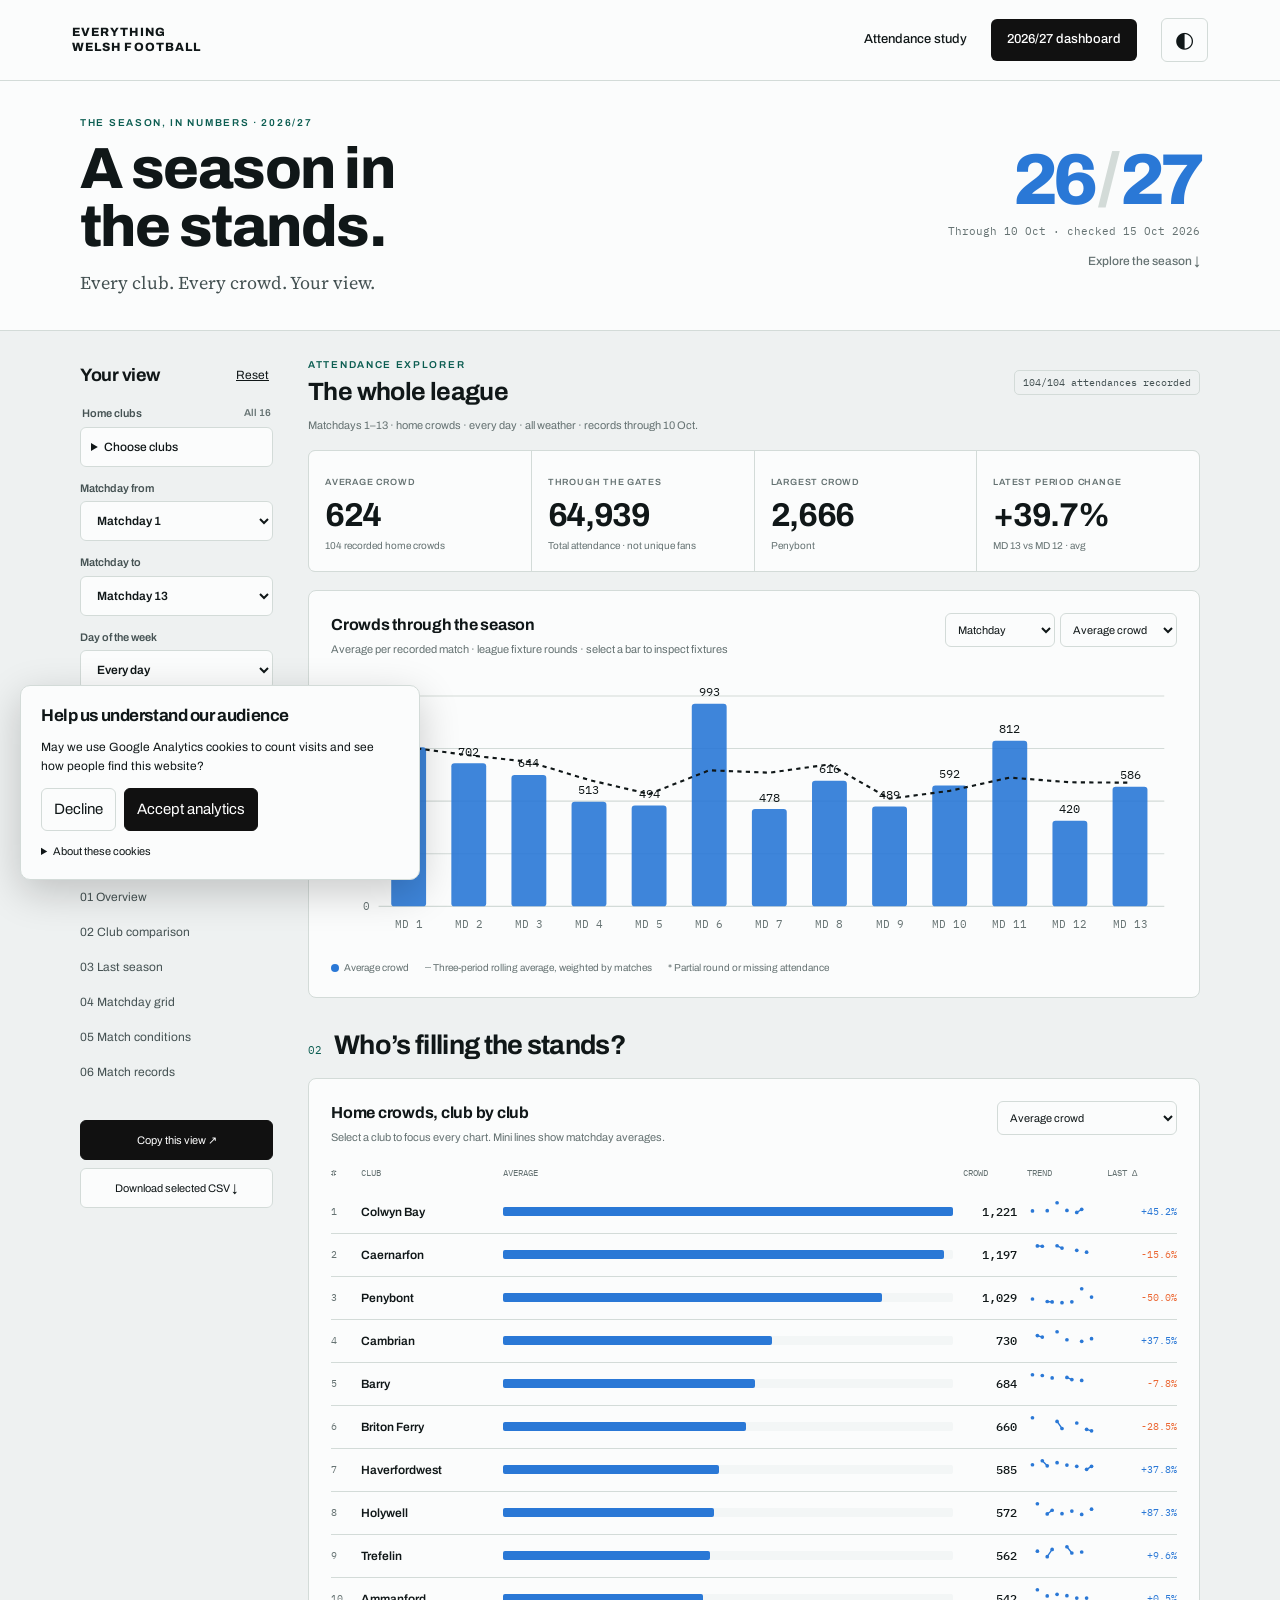
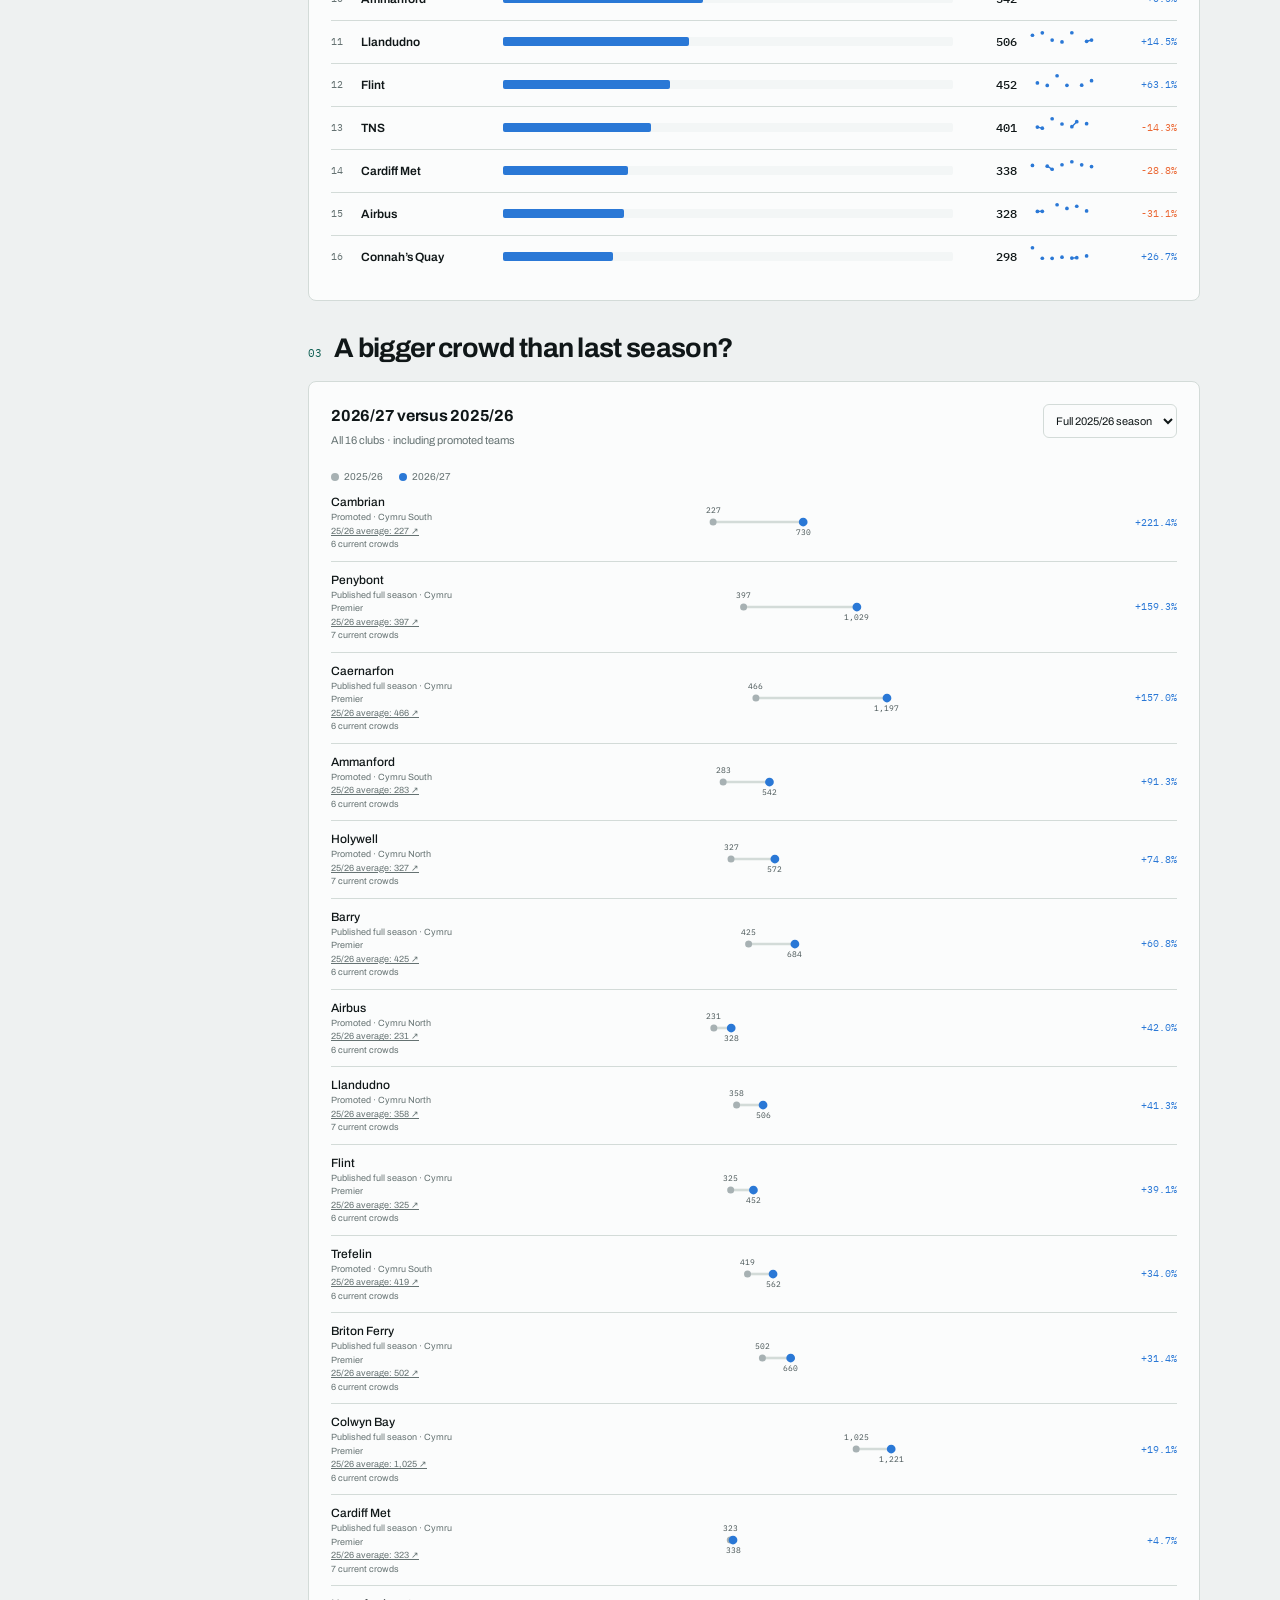
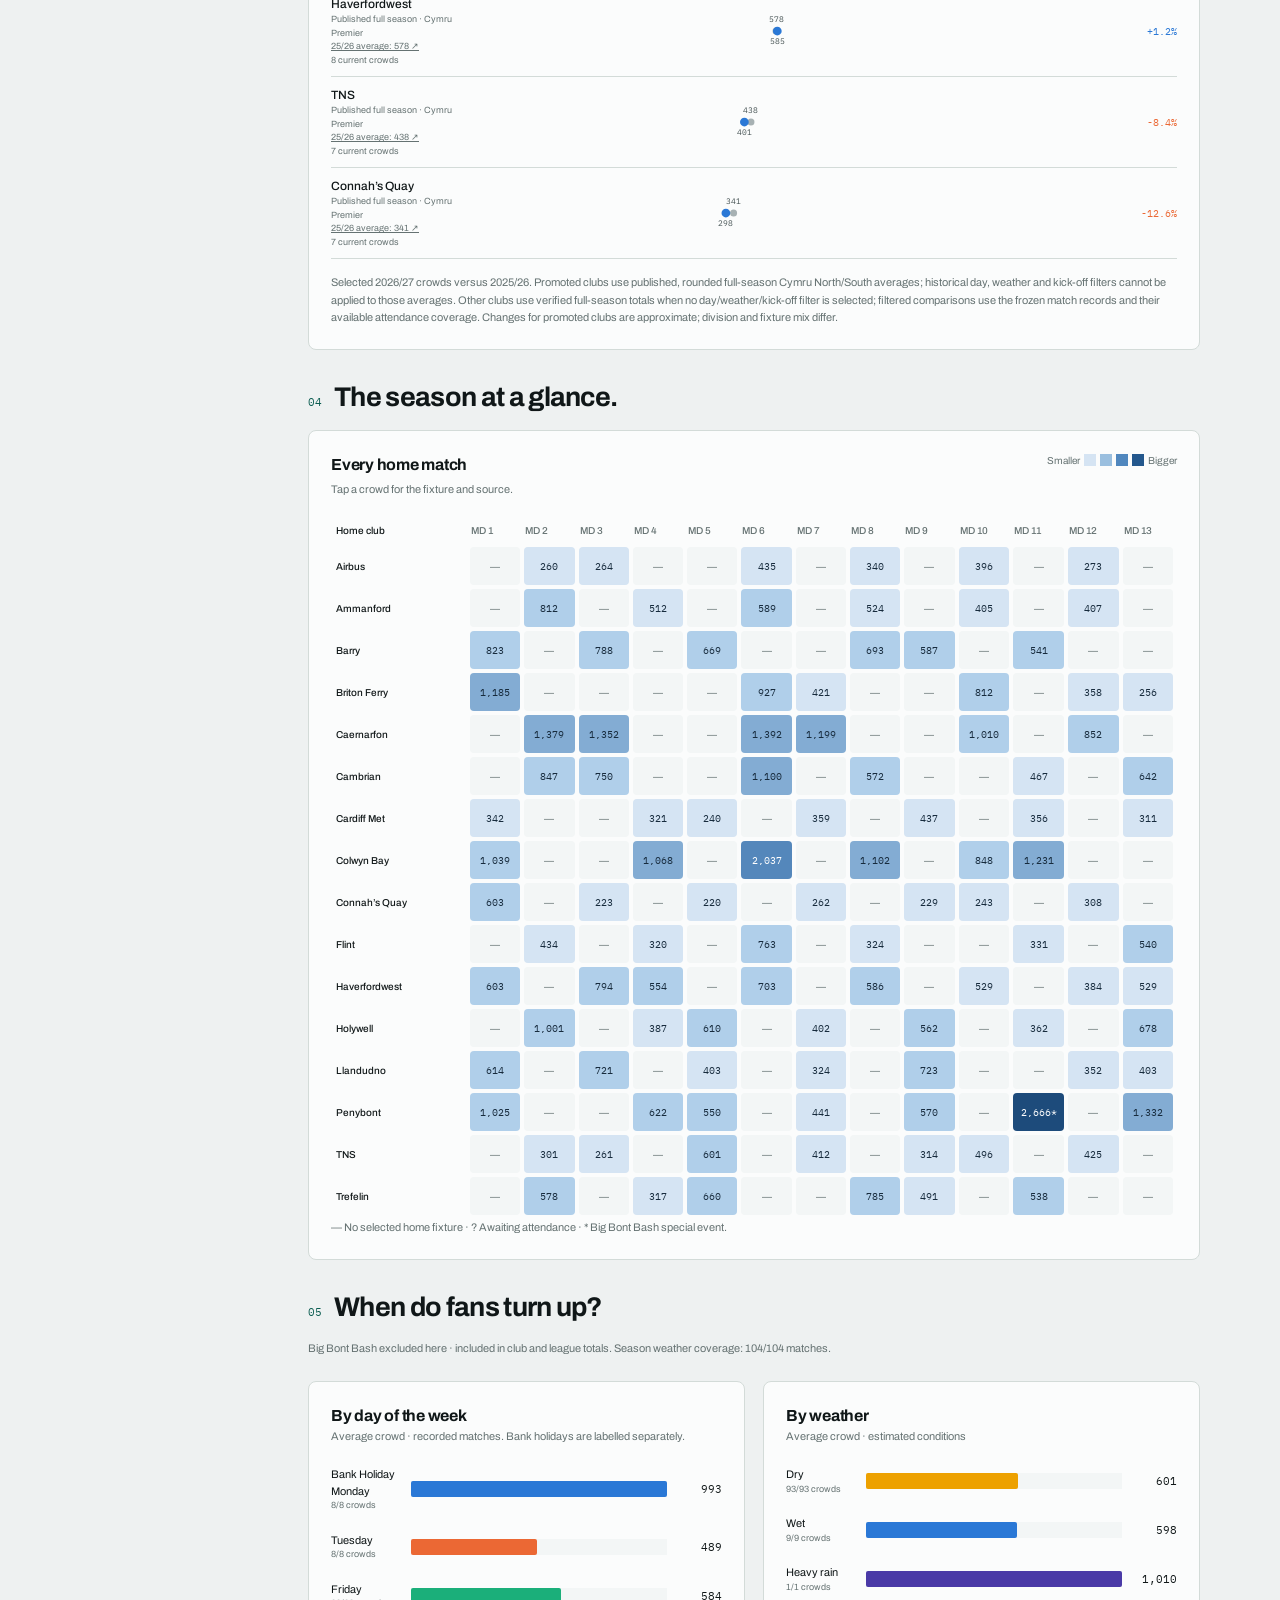
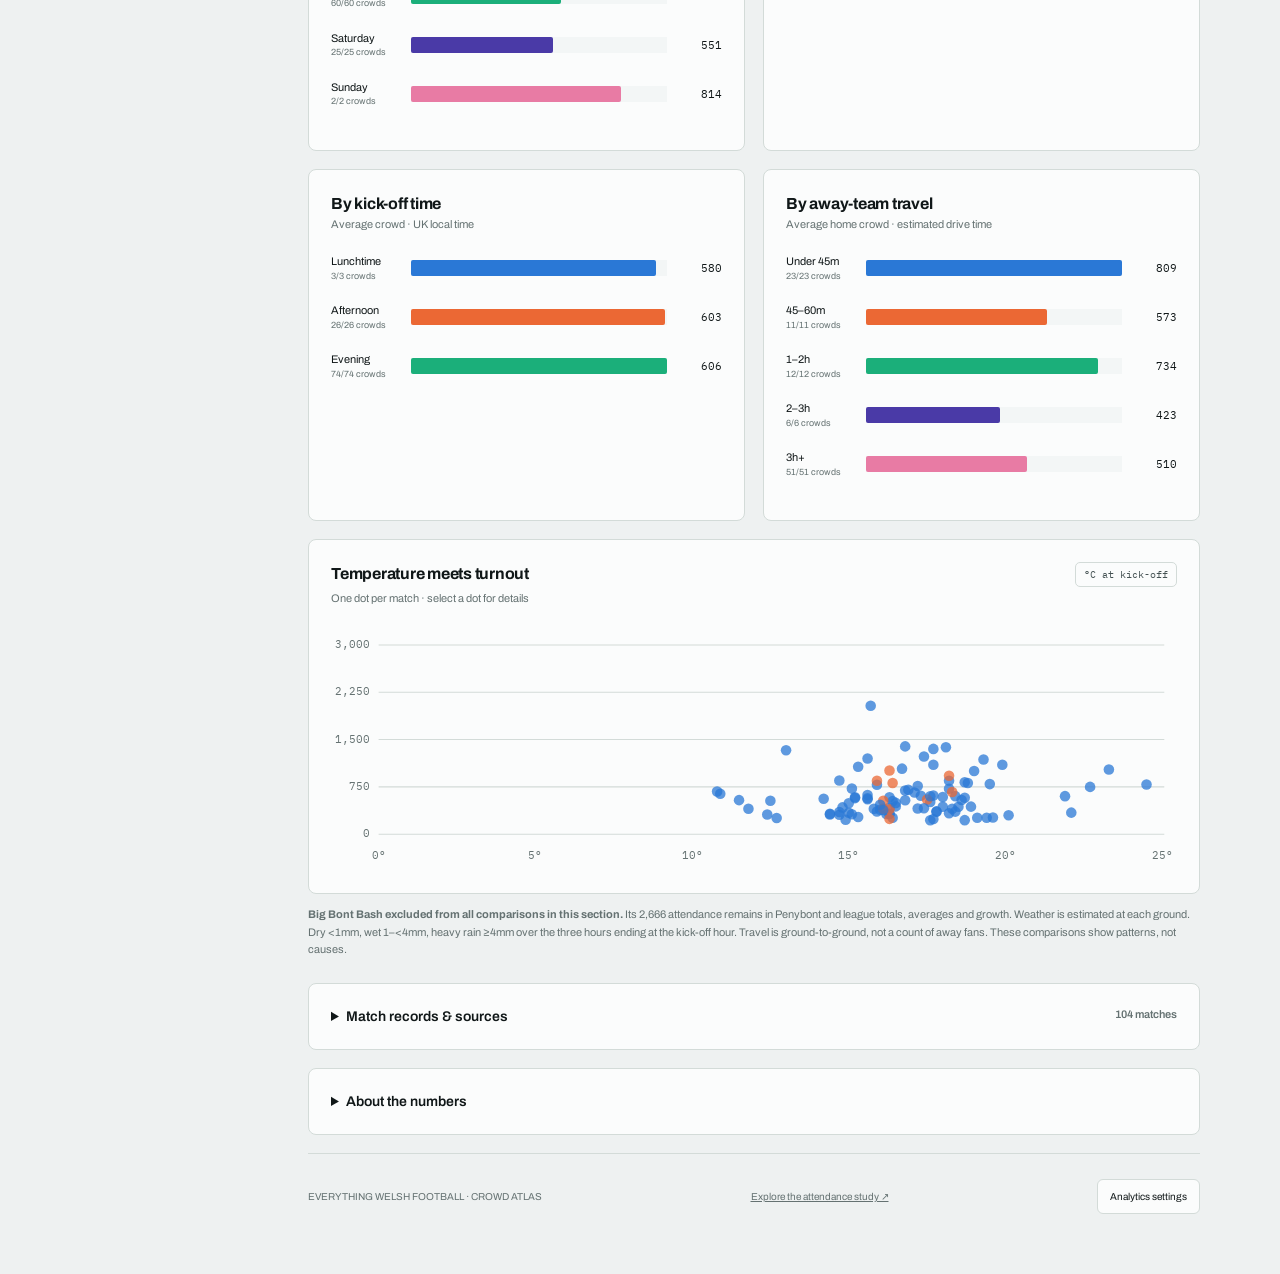
==== commit 1559a49d: "Correct Penybont TNS attendance to 1025 and regenerate all analysis" ====
--- a/2026-27/index.html
+++ b/2026-27/index.html
@@ -1,7 +1,7 @@
 <!doctype html>
 <html lang="en" data-theme="light"><head><meta charset="utf-8"><meta name="viewport" content="width=device-width,initial-scale=1">
 <title>2026/27 Attendance Dashboard | Cymru Premier Crowd Atlas</title><meta name="description" content="Explore Cymru Premier 2026/27 attendances by club, matchday, week, kick-off and weather. Interactive charts with sourced match records.">
-<link rel="preconnect" href="https://fonts.googleapis.com"><link rel="preconnect" href="https://fonts.gstatic.com" crossorigin><link href="https://fonts.googleapis.com/css2?family=Archivo:wght@400;500;600;700;800&family=Source+Serif+4:opsz,wght@8..60,400;8..60,600&family=IBM+Plex+Mono:wght@400;500;600&display=swap" rel="stylesheet"><link rel="stylesheet" href="dashboard.css?v=20260920-bankholiday"><link rel="stylesheet" href="/site-navigation.css"><script src="/site-navigation.js" defer></script><script type="module" src="app.mjs?v=20261013-audit"></script></head>
+<link rel="preconnect" href="https://fonts.googleapis.com"><link rel="preconnect" href="https://fonts.gstatic.com" crossorigin><link href="https://fonts.googleapis.com/css2?family=Archivo:wght@400;500;600;700;800&family=Source+Serif+4:opsz,wght@8..60,400;8..60,600&family=IBM+Plex+Mono:wght@400;500;600&display=swap" rel="stylesheet"><link rel="stylesheet" href="dashboard.css?v=20260920-bankholiday"><link rel="stylesheet" href="/site-navigation.css"><script src="/site-navigation.js" defer></script><script type="module" src="app.mjs?v=20261015-correction"></script></head>
 <body><a class="skip" href="#dashboard">Skip to charts</a>
 <!-- Shared website navigation -->
 <div class="site-header"><div class="site-header-inner">
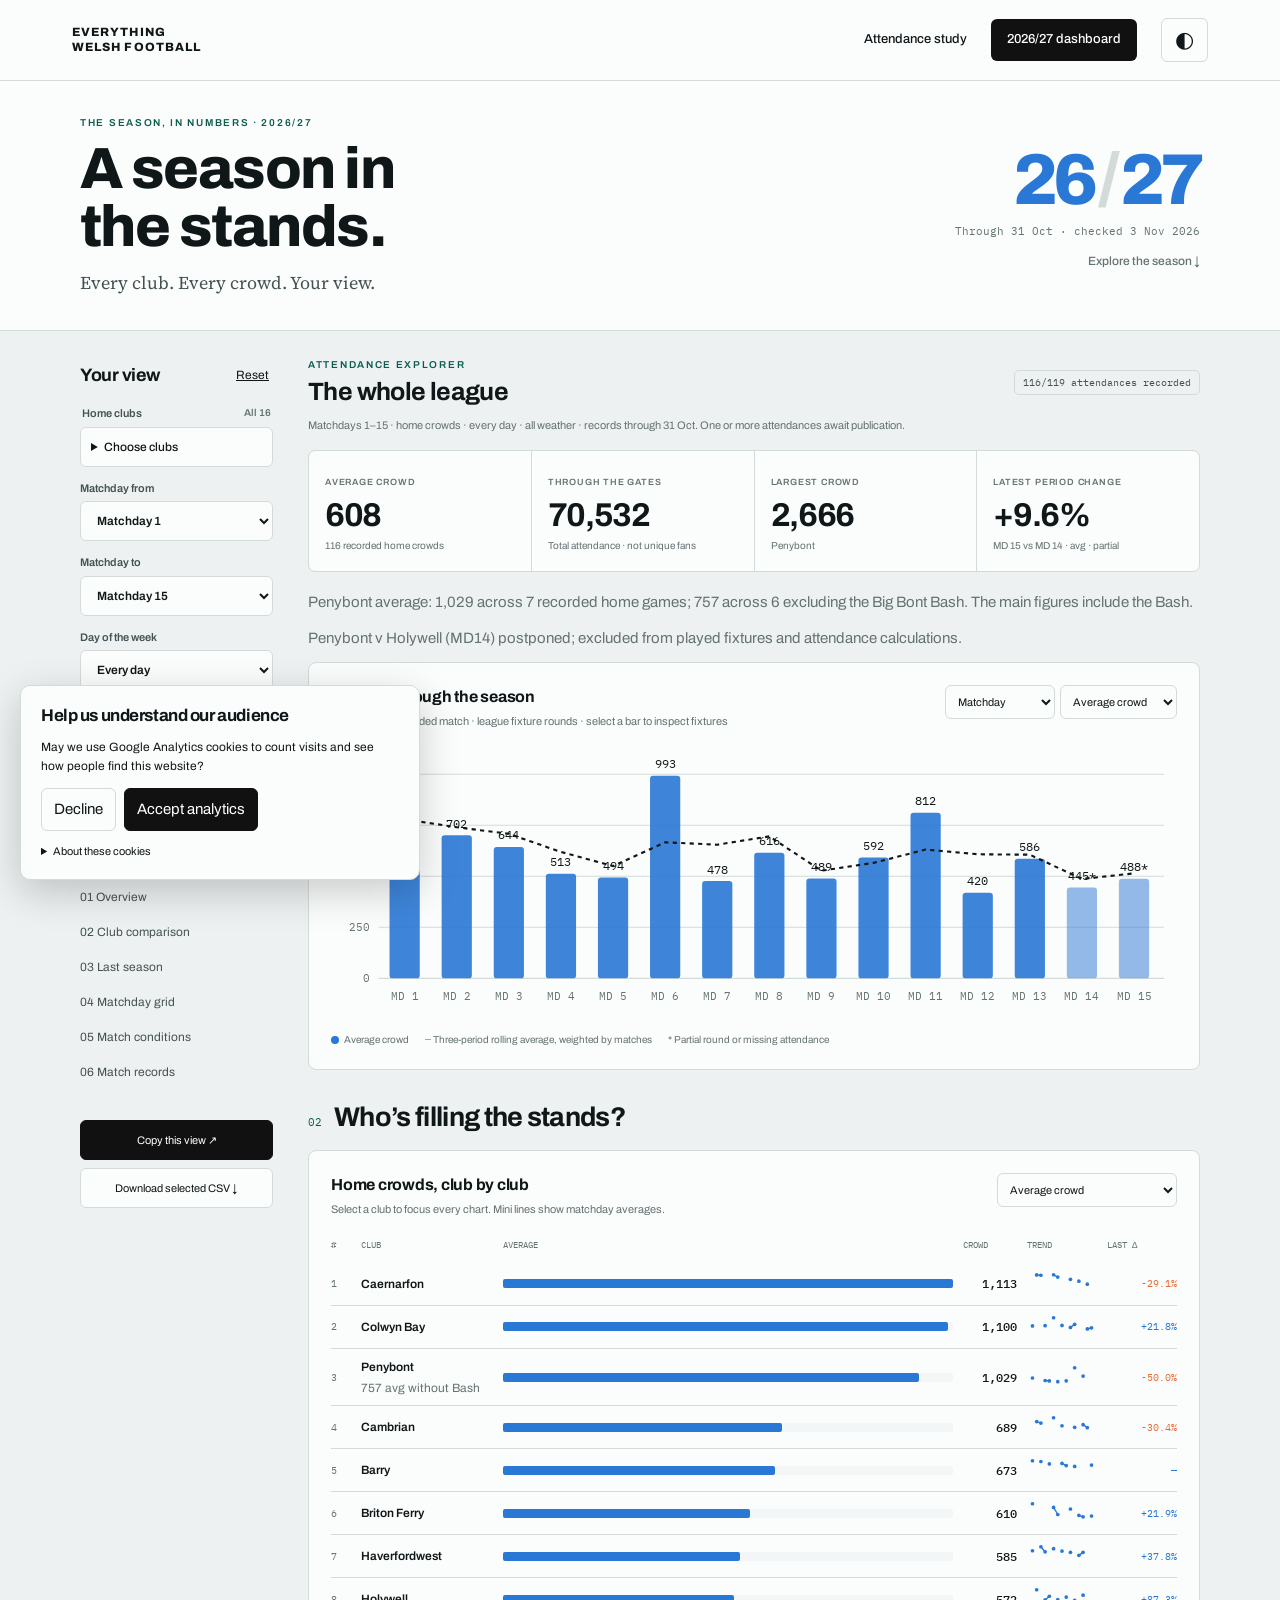
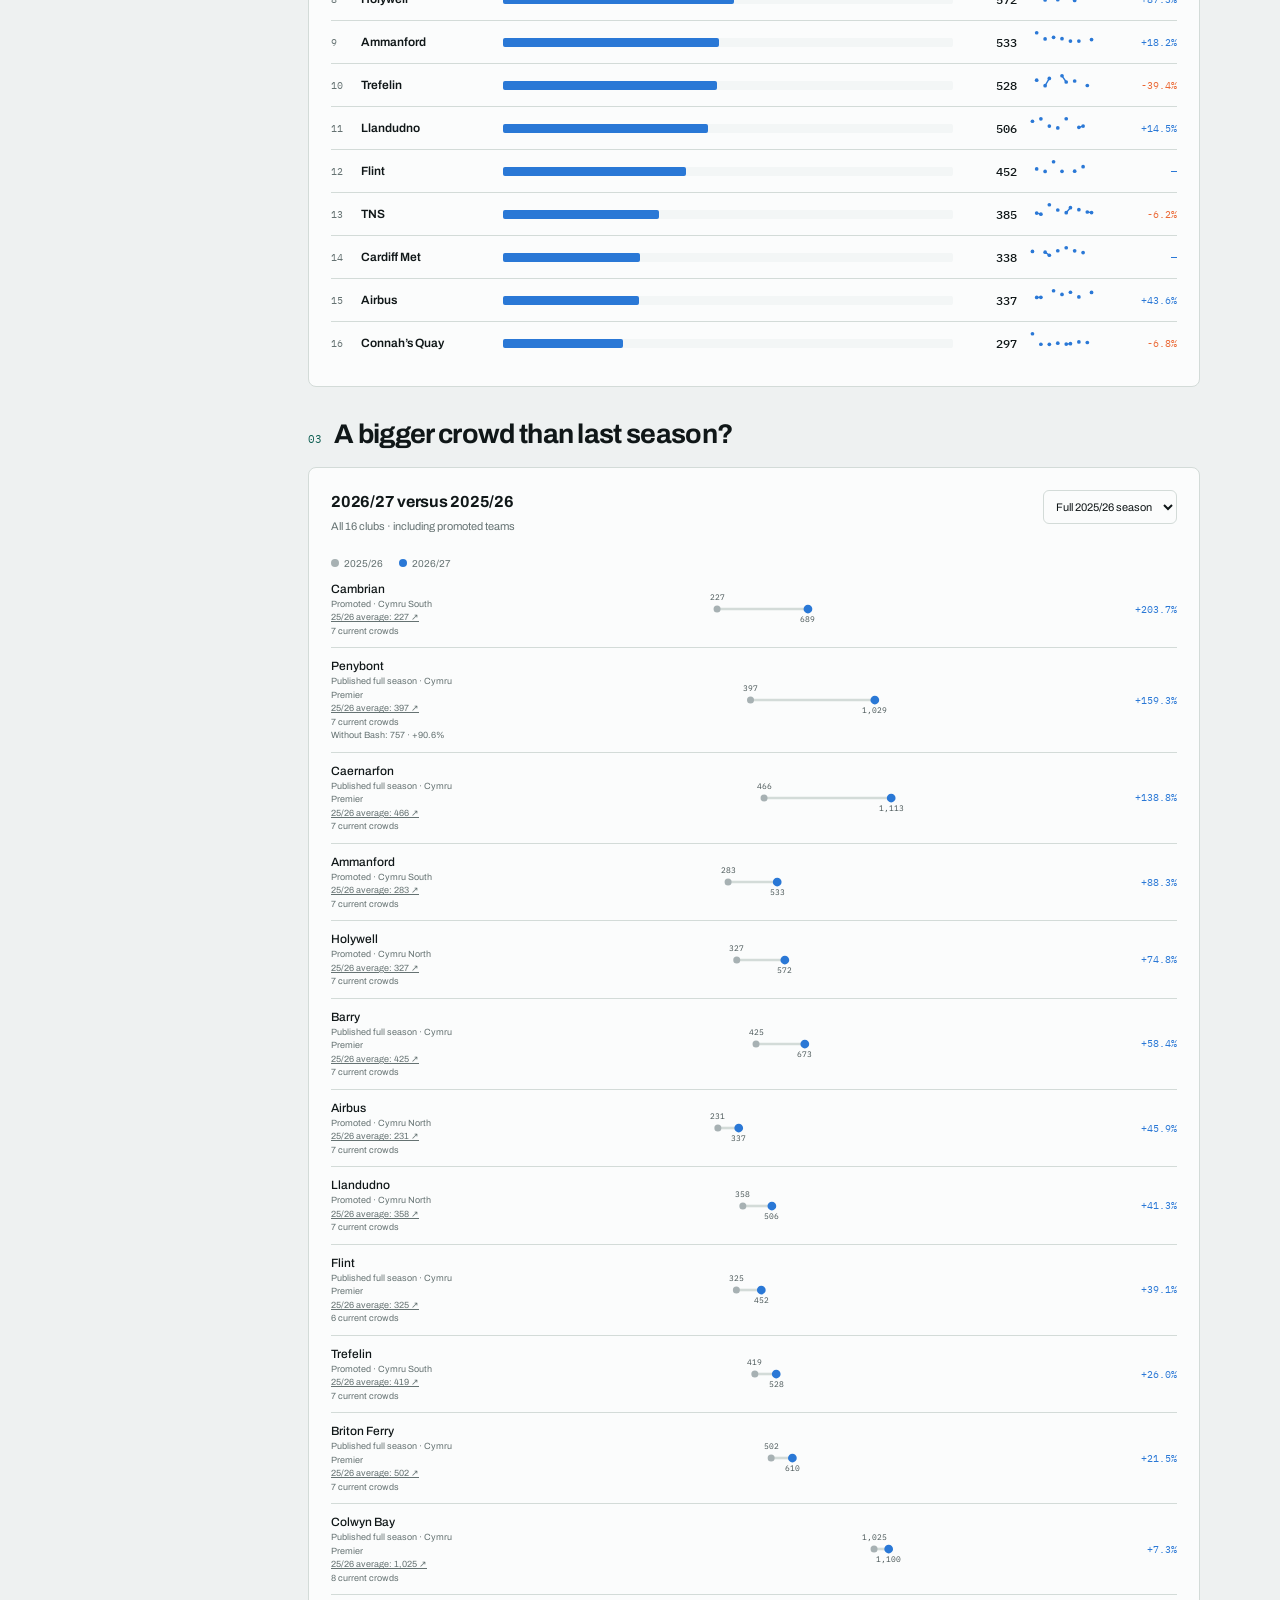
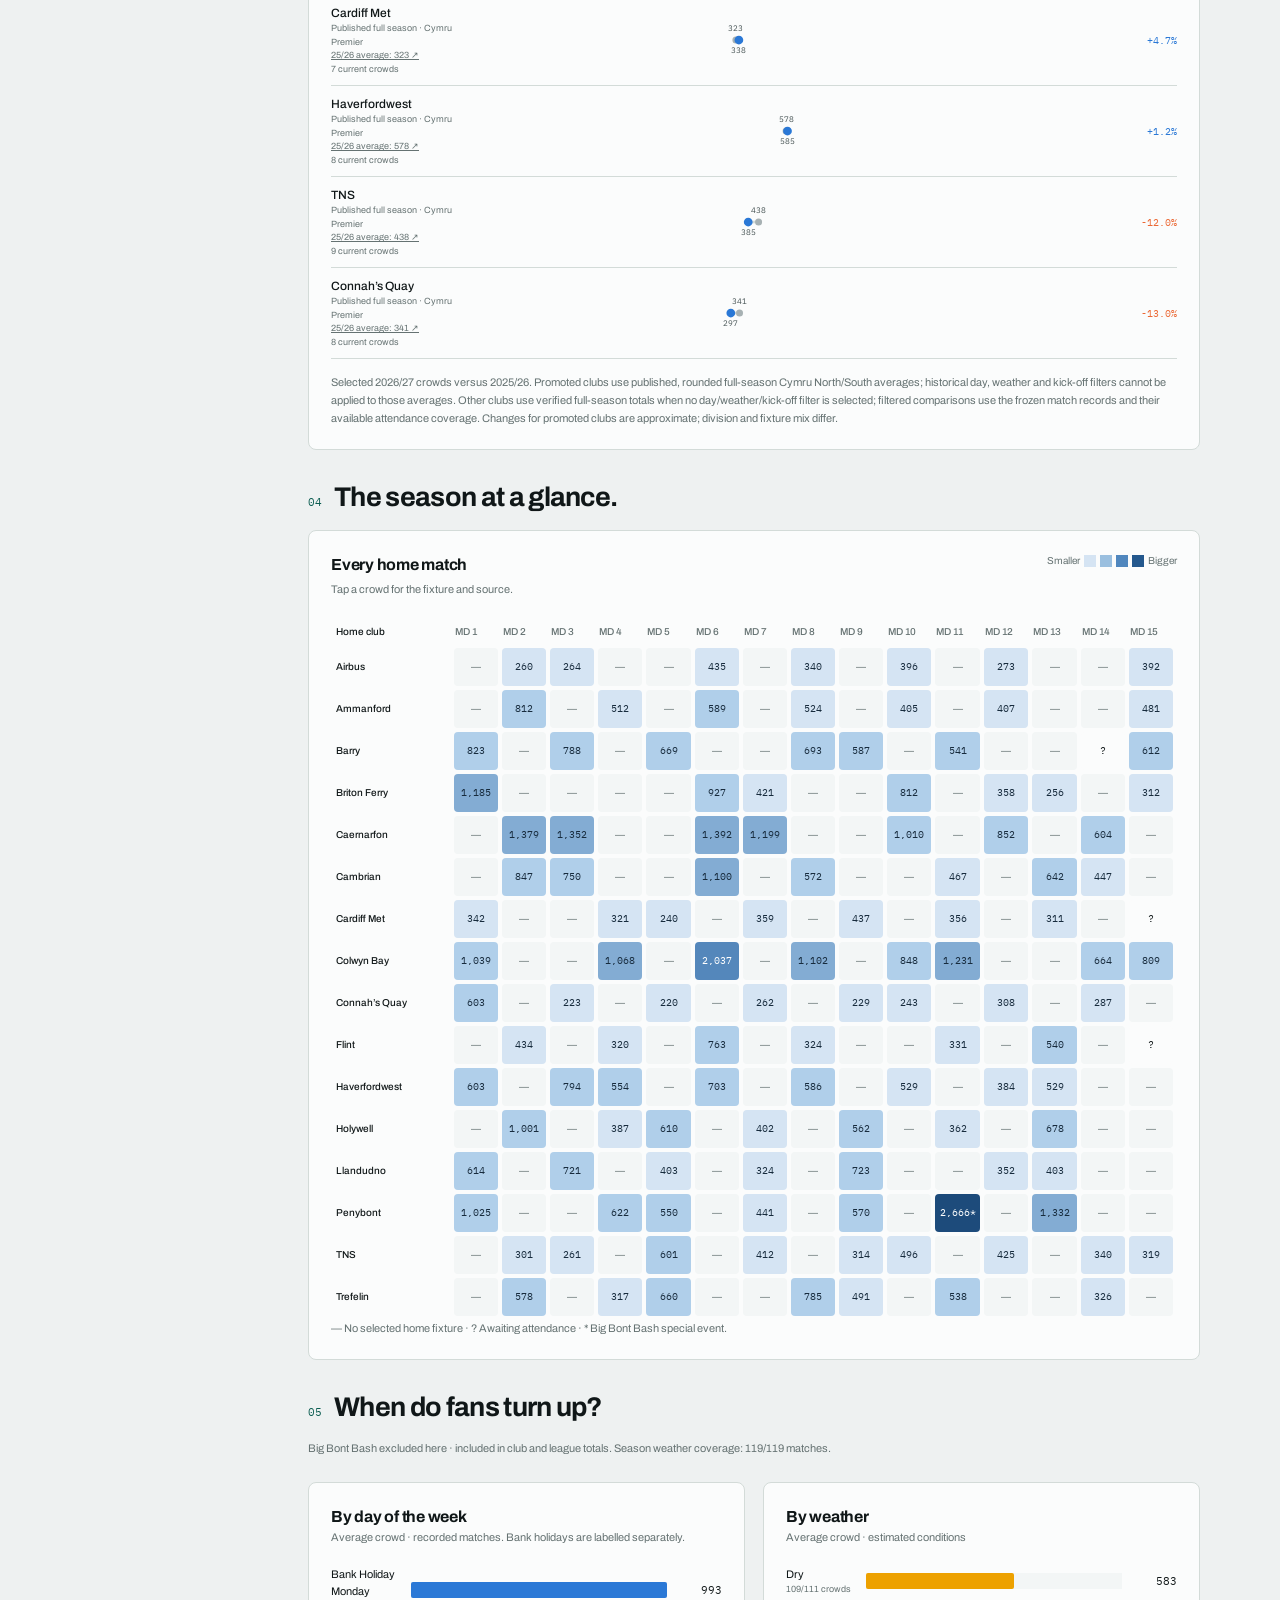
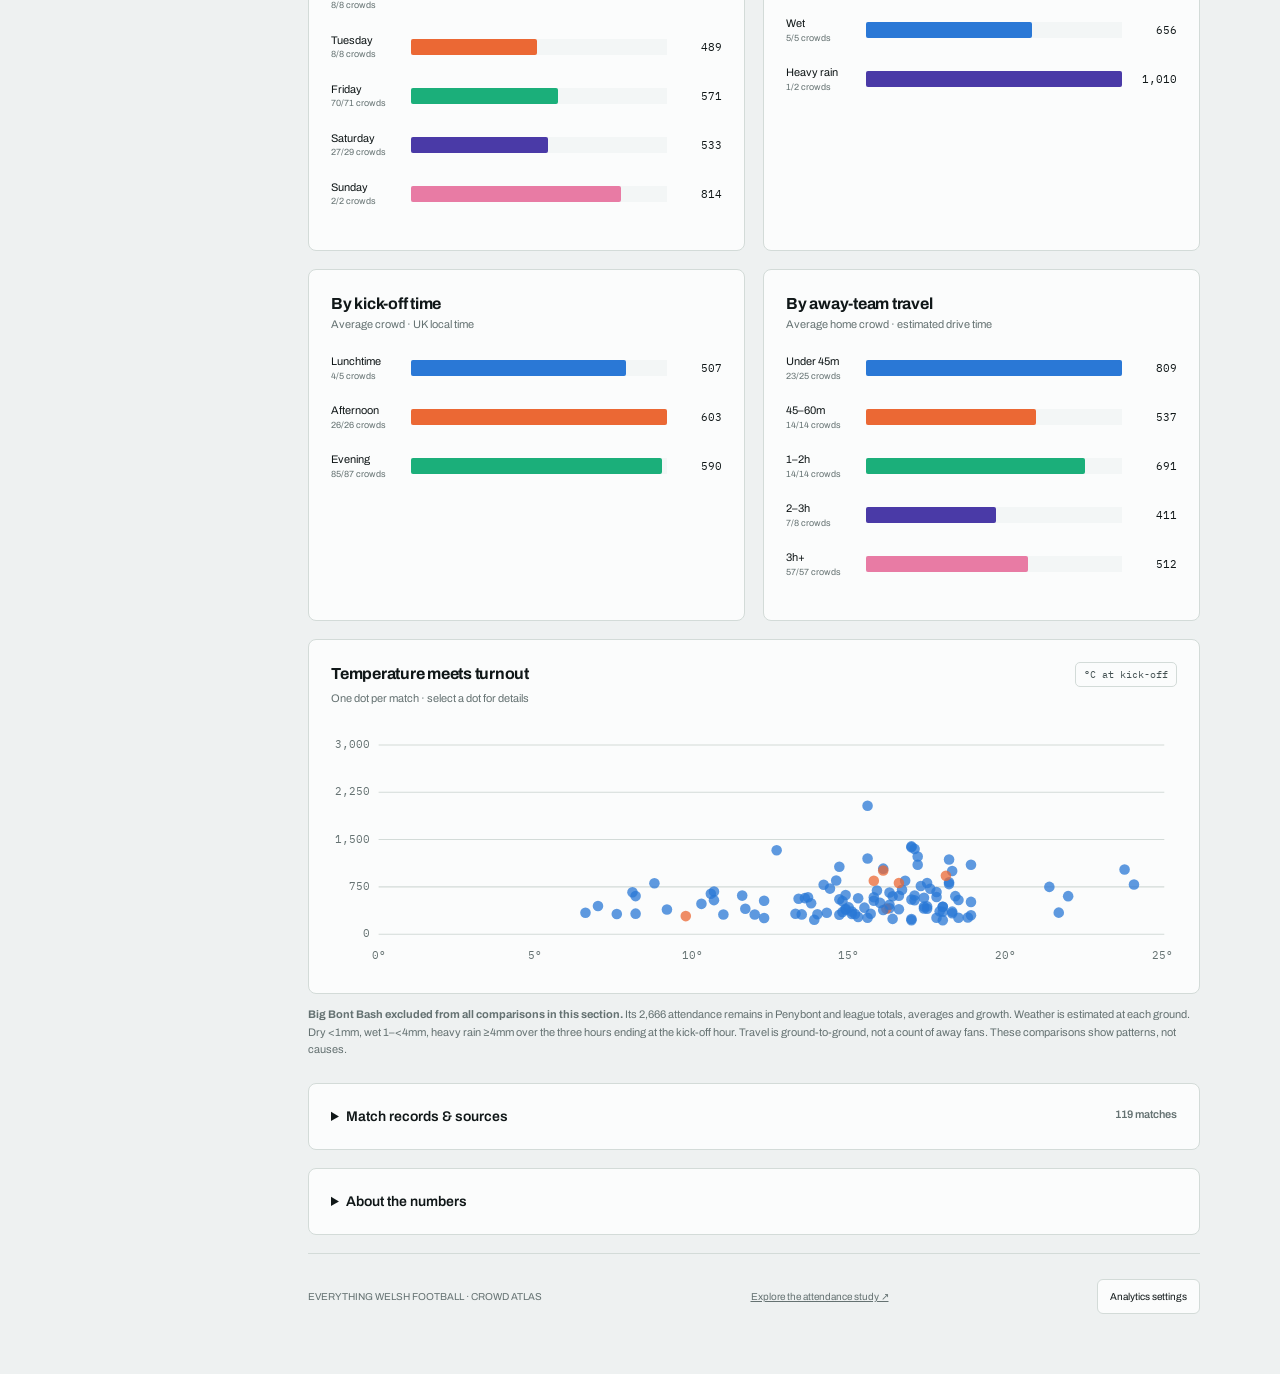
==== commit e10abdd0: "Refresh all attendance analysis through round 15 and show Penybont without Bash" ====
--- a/2026-27/index.html
+++ b/2026-27/index.html
@@ -1,7 +1,7 @@
 <!doctype html>
 <html lang="en" data-theme="light"><head><meta charset="utf-8"><meta name="viewport" content="width=device-width,initial-scale=1">
 <title>2026/27 Attendance Dashboard | Cymru Premier Crowd Atlas</title><meta name="description" content="Explore Cymru Premier 2026/27 attendances by club, matchday, week, kick-off and weather. Interactive charts with sourced match records.">
-<link rel="preconnect" href="https://fonts.googleapis.com"><link rel="preconnect" href="https://fonts.gstatic.com" crossorigin><link href="https://fonts.googleapis.com/css2?family=Archivo:wght@400;500;600;700;800&family=Source+Serif+4:opsz,wght@8..60,400;8..60,600&family=IBM+Plex+Mono:wght@400;500;600&display=swap" rel="stylesheet"><link rel="stylesheet" href="dashboard.css?v=20260920-bankholiday"><link rel="stylesheet" href="/site-navigation.css"><script src="/site-navigation.js" defer></script><script type="module" src="app.mjs?v=20261015-correction"></script></head>
+<link rel="preconnect" href="https://fonts.googleapis.com"><link rel="preconnect" href="https://fonts.gstatic.com" crossorigin><link href="https://fonts.googleapis.com/css2?family=Archivo:wght@400;500;600;700;800&family=Source+Serif+4:opsz,wght@8..60,400;8..60,600&family=IBM+Plex+Mono:wght@400;500;600&display=swap" rel="stylesheet"><link rel="stylesheet" href="dashboard.css?v=20260920-bankholiday"><link rel="stylesheet" href="/site-navigation.css"><script src="/site-navigation.js" defer></script><script type="module" src="app.mjs?v=20261103-refresh"></script></head>
 <body><a class="skip" href="#dashboard">Skip to charts</a>
 <!-- Shared website navigation -->
 <div class="site-header"><div class="site-header-inner">
@@ -23,13 +23,13 @@
 <button id="share" class="primary">Copy this view ↗</button><button id="download">Download selected CSV ↓</button><span id="action-status" role="status"></span></aside>
 <main id="dashboard"><div id="load-error" role="alert" hidden>Match data could not load. <button onclick="location.reload()">Try again</button> <a href="matches.csv">Download the season CSV</a></div><noscript><p>Enable JavaScript to explore the charts, or <a href="matches.csv">download the season data</a>.</p></noscript>
 <div class="view-heading"><div><p class="eyebrow">ATTENDANCE EXPLORER</p><h2 id="view-title">The whole league</h2></div><span id="coverage" class="badge">Loading…</span></div><p id="selection-note" class="note" role="status" aria-live="polite"></p>
-<div class="stats" id="stats"></div>
+<div class="stats" id="stats"></div><p class="note" id="penybont-average-note" aria-live="polite"></p><p class="note" id="pending-fixture"></p>
 <section class="plate" id="trend"><div class="chart-head"><div><h3>Crowds through the season</h3><p class="note" id="trend-caption"></p></div><div class="chart-controls"><label class="sr-only" for="period">Group by</label><select id="period"><option value="round">Matchday</option><option value="week">Calendar week</option></select><label class="sr-only" for="metric">Attendance measure</label><select id="metric"><option value="average">Average crowd</option><option value="total">Total attendance</option></select></div></div><div id="trend-chart" class="chart"></div><div id="trend-key" class="legend"></div></section>
 <section id="club-chart"><div class="section-title"><span class="sec-num">02</span><h2>Who’s filling the stands?</h2></div><div class="plate"><div class="chart-head"><div><h3>Home crowds, club by club</h3><p class="note">Select a club to focus every chart. Mini lines show matchday averages.</p></div><select id="rank-sort" aria-label="Rank clubs by"><option value="average">Average crowd</option><option value="total">Total attendance</option><option value="change">Previous home match change</option></select></div><div id="ranking"></div></div></section>
-<section id="growth"><div class="section-title"><span class="sec-num">03</span><h2>A bigger crowd than last season?</h2></div><div class="plate"><div class="chart-head"><div><h3>2026/27 versus 2025/26</h3><p class="note">All 16 clubs · including promoted teams</p></div><select id="baseline" aria-label="Last season comparison"><option value="matched">Same matchdays</option><option value="full">Full 2025/26 season</option></select></div><div class="legend"><span><i class="dot muted"></i>2025/26</span><span><i class="dot"></i>2026/27</span></div><div id="growth-chart"></div><p id="growth-note" class="note"></p></div></section>
+<section id="growth"><div class="section-title"><span class="sec-num">03</span><h2>A bigger crowd than last season?</h2></div><div class="plate"><div class="chart-head"><div><h3>2026/27 versus 2025/26</h3><p class="note" id="growth-coverage">All 16 clubs · including promoted teams</p></div><select id="baseline" aria-label="Last season comparison"><option value="matched">Same matchdays</option><option value="full">Full 2025/26 season</option></select></div><div class="legend"><span><i class="dot muted"></i>2025/26</span><span><i class="dot"></i>2026/27</span></div><div id="growth-chart"></div><p id="growth-note" class="note"></p></div></section>
 <section id="match-grid"><div class="section-title"><span class="sec-num">04</span><h2>The season at a glance.</h2></div><div class="plate"><div class="chart-head"><div><h3>Every home match</h3><p class="note">Tap a crowd for the fixture and source.</p></div><div class="legend heat-legend"><span>Smaller</span><i></i><i></i><i></i><i></i><span>Bigger</span></div></div><div id="heatmap" class="scroll-table"></div><p class="note">— No selected home fixture · ? Awaiting attendance · * Big Bont Bash special event.</p></div></section>
 <section id="conditions"><div class="section-title"><span class="sec-num">05</span><h2>When do fans turn up?</h2></div><p class="note">Big Bont Bash excluded here · included in club and league totals. <span id="weather-coverage"></span></p><div class="grid2"><div class="plate"><h3>By day of the week</h3><p class="note">Average crowd · recorded matches. Bank holidays are labelled separately.</p><div id="day-chart"></div></div><div class="plate"><h3>By weather</h3><p class="note">Average crowd · estimated conditions</p><div id="weather-chart"></div></div><div class="plate"><h3>By kick-off time</h3><p class="note">Average crowd · UK local time</p><div id="slot-chart"></div></div><div class="plate"><h3>By away-team travel</h3><p class="note">Average home crowd · estimated drive time</p><div id="travel-chart"></div></div><div class="plate scatter"><div class="chart-head"><div><h3>Temperature meets turnout</h3><p class="note">One dot per match · select a dot for details</p></div><span class="badge">°C at kick-off</span></div><div id="scatter-chart" class="chart"></div></div></div><p class="note"><strong>Big Bont Bash excluded from all comparisons in this section.</strong> Its 2,666 attendance remains in Penybont and league totals, averages and growth. Weather is estimated at each ground. Dry &lt;1mm, wet 1–&lt;4mm, heavy rain ≥4mm over the three hours ending at the kick-off hour. Travel is ground-to-ground, not a count of away fans. These comparisons show patterns, not causes.</p></section>
-<section id="records"><details class="plate"><summary>Match records &amp; sources <span id="record-count"></span></summary><div id="match-table" class="scroll-table"></div></details><details class="plate methods"><summary>About the numbers</summary><p>Attendances are published match figures, not unique people. Missing figures stay missing. Every average uses only recorded attendances; totals are sums, never estimates.</p><p>Home-club filters describe crowds at that club’s ground. Opponent names do not imply a count of travelling supporters. Calendar weeks run Monday–Sunday in UK time; matchdays follow the league rounds.</p><p>Growth compares averages, not sums. Period changes compare adjacent selected periods using the same filters. Incomplete attendance coverage is marked. Unfiltered full-season comparisons use Transfermarkt’s published 2025/26 totals (16 home games per club); filtered comparisons use the frozen match records, which have missing figures and source differences; same-matchday comparisons use the selected round range. Promoted clubs use published full-season Cymru North/South home averages from Transfermarkt. These rounded aggregates cannot be filtered by historical matchday, day, weather or kick-off; their percentage changes are approximate. The same-matchday view does not substitute full-season averages.</p><p><span id="audit-summary"></span> Temperature and wind use the kick-off hour in UK local time; rainfall sums the three hourly observations ending at that hour. These are modelled estimates, not stadium measurements. Connah’s Quay uses Essity Stadium (Flint) coordinates, matching its published match venues. Cambrian uses the existing ground postcode location because the match source omits its venue. Travel uses the existing routing matrix, matched to the current home grounds; distances and times are estimates, not live traffic or supporter journeys. Charts and downloads recalculate from the verified match records whenever the dataset is rebuilt.</p><p><a href="https://www.footballwebpages.co.uk/cymru-premier/fixtures-results" target="_blank" rel="noopener">Football Web Pages</a> · <a href="https://faw.cymru/cymru-leagues/news/2026-27-novira-cymru-premier-phase-one-fixtures-released/" target="_blank" rel="noopener">FAW fixture rounds</a> · <a href="https://open-meteo.com/en/docs/historical-weather-api" target="_blank" rel="noopener">Open-Meteo</a> · <a href="matches.csv">Season CSV</a></p><p>Independent analysis. Attendance data is sourced from published third-party records; this is not an official FAW statistics dashboard.</p></details></section>
+<section id="records"><details class="plate"><summary>Match records &amp; sources <span id="record-count"></span></summary><div id="match-table" class="scroll-table"></div></details><details class="plate methods"><summary>About the numbers</summary><p>Attendances are published match figures, not unique people. Missing figures stay missing. Every average uses only recorded attendances; totals are sums, never estimates.</p><p>Home-club filters describe crowds at that club’s ground. Opponent names do not imply a count of travelling supporters. Calendar weeks run Monday–Sunday in UK time; matchdays follow the league rounds.</p><p>Growth compares averages, not sums. Period changes compare adjacent selected periods using the same filters. Incomplete attendance coverage is marked. Unfiltered full-season comparisons use Transfermarkt’s published 2025/26 totals (16 home games per club); filtered comparisons use the frozen match records, which have missing figures and source differences; same-matchday comparisons use the selected round range. Promoted clubs use published full-season Cymru North/South home averages from Transfermarkt. These rounded aggregates cannot be filtered by historical matchday, day, weather or kick-off; their percentage changes are approximate. The same-matchday view does not substitute full-season averages.</p><p><span id="audit-summary"></span> Temperature and wind use the kick-off hour in UK local time; rainfall sums the three hourly observations ending at that hour. These are modelled estimates, not stadium measurements. Connah’s Quay uses Essity Stadium (Flint) coordinates, matching its published match venues. Cambrian uses the existing ground postcode location because the match source omits its venue. Travel uses the existing routing matrix, matched to the current home grounds; distances and times are estimates, not live traffic or supporter journeys. Charts and downloads recalculate from the verified match records whenever the dataset is rebuilt.</p><p><a href="https://www.footballwebpages.co.uk/cymru-premier/fixtures-results" target="_blank" rel="noopener">Football Web Pages</a> · <a href="https://clwbpeldroed.org/2026/11/01/cymru-leagues-attendace-cotober-30-31/" target="_blank" rel="noopener">Y Clwb Pêl-droed attendance supplement</a> · <a href="https://faw.cymru/cymru-leagues/news/2026-27-novira-cymru-premier-phase-one-fixtures-released/" target="_blank" rel="noopener">FAW fixture rounds</a> · <a href="https://open-meteo.com/en/docs/historical-weather-api" target="_blank" rel="noopener">Open-Meteo</a> · <a href="matches.csv">Season CSV</a></p><p>Independent analysis. Attendance data is sourced from published third-party records; this is not an official FAW statistics dashboard.</p></details></section>
 <footer><span>EVERYTHING WELSH FOOTBALL · CROWD ATLAS</span><a href="../">Explore the attendance study ↗</a><button id="analytics-settings">Analytics settings</button></footer></main></div>
 <dialog id="match-dialog"><div class="dialog-head"><p class="eyebrow">MATCH DETAIL</p><button id="close-dialog" aria-label="Close match details">✕</button></div><div id="match-detail"></div></dialog>
 <section id="analytics-consent" aria-labelledby="analytics-heading" hidden><h2 id="analytics-heading">Help us understand our audience</h2><p>May we use Google Analytics cookies to count visits and see how people find this website?</p><div class="choices"><button id="analytics-decline">Decline</button><button id="analytics-accept" class="primary">Accept analytics</button></div><details><summary>About these cookies</summary><p>If you accept, Google receives visit, device and referral information. Analytics cookies and your choice expire after six months. Advertising features are disabled. You can change your choice using Analytics settings. <a href="https://policies.google.com/technologies/partner-sites">How Google uses this information</a>.</p></details></section><script src="../analytics.js" defer></script>
--- a/2026-27/dashboard.css
+++ b/2026-27/dashboard.css
@@ -6,3 +6,6 @@
 
 /* Match the study’s editorial typography and chart palette. */
 .eyebrow,.sec-num{color:var(--accent)}.hero h1{font-size:clamp(34px,5.4vw,58px);letter-spacing:-.026em}.season-stamp strong{color:var(--blue)}:root[data-theme=dark]{--accent:#4FBBA6;--teal:#199e70;--gold:#c98500;--purple:#9085e9;--pink:#d55181}
+
+.ranking-row .club small{display:block;font-size:12px;font-weight:400;line-height:1.4;margin-top:4px}
+#penybont-average-note,#pending-fixture{margin:12px 0;font-size:15px;line-height:1.6}
